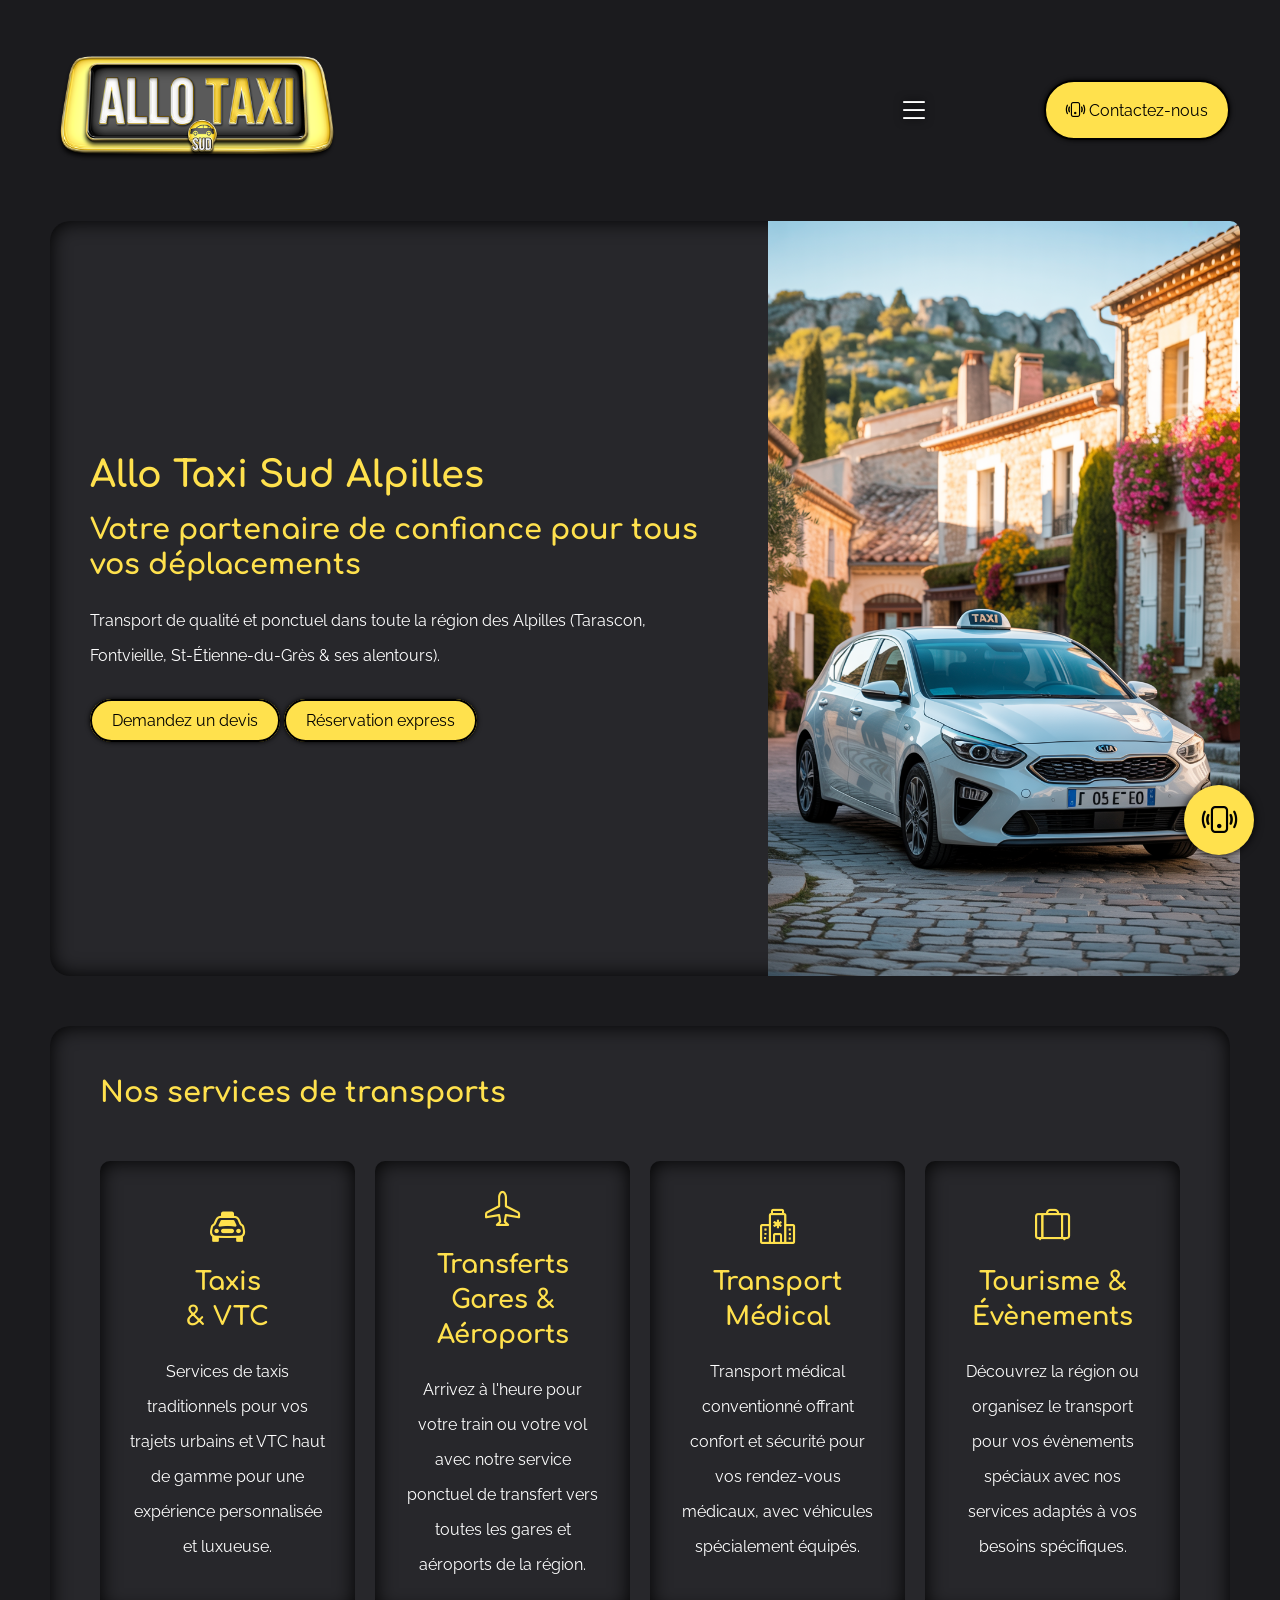
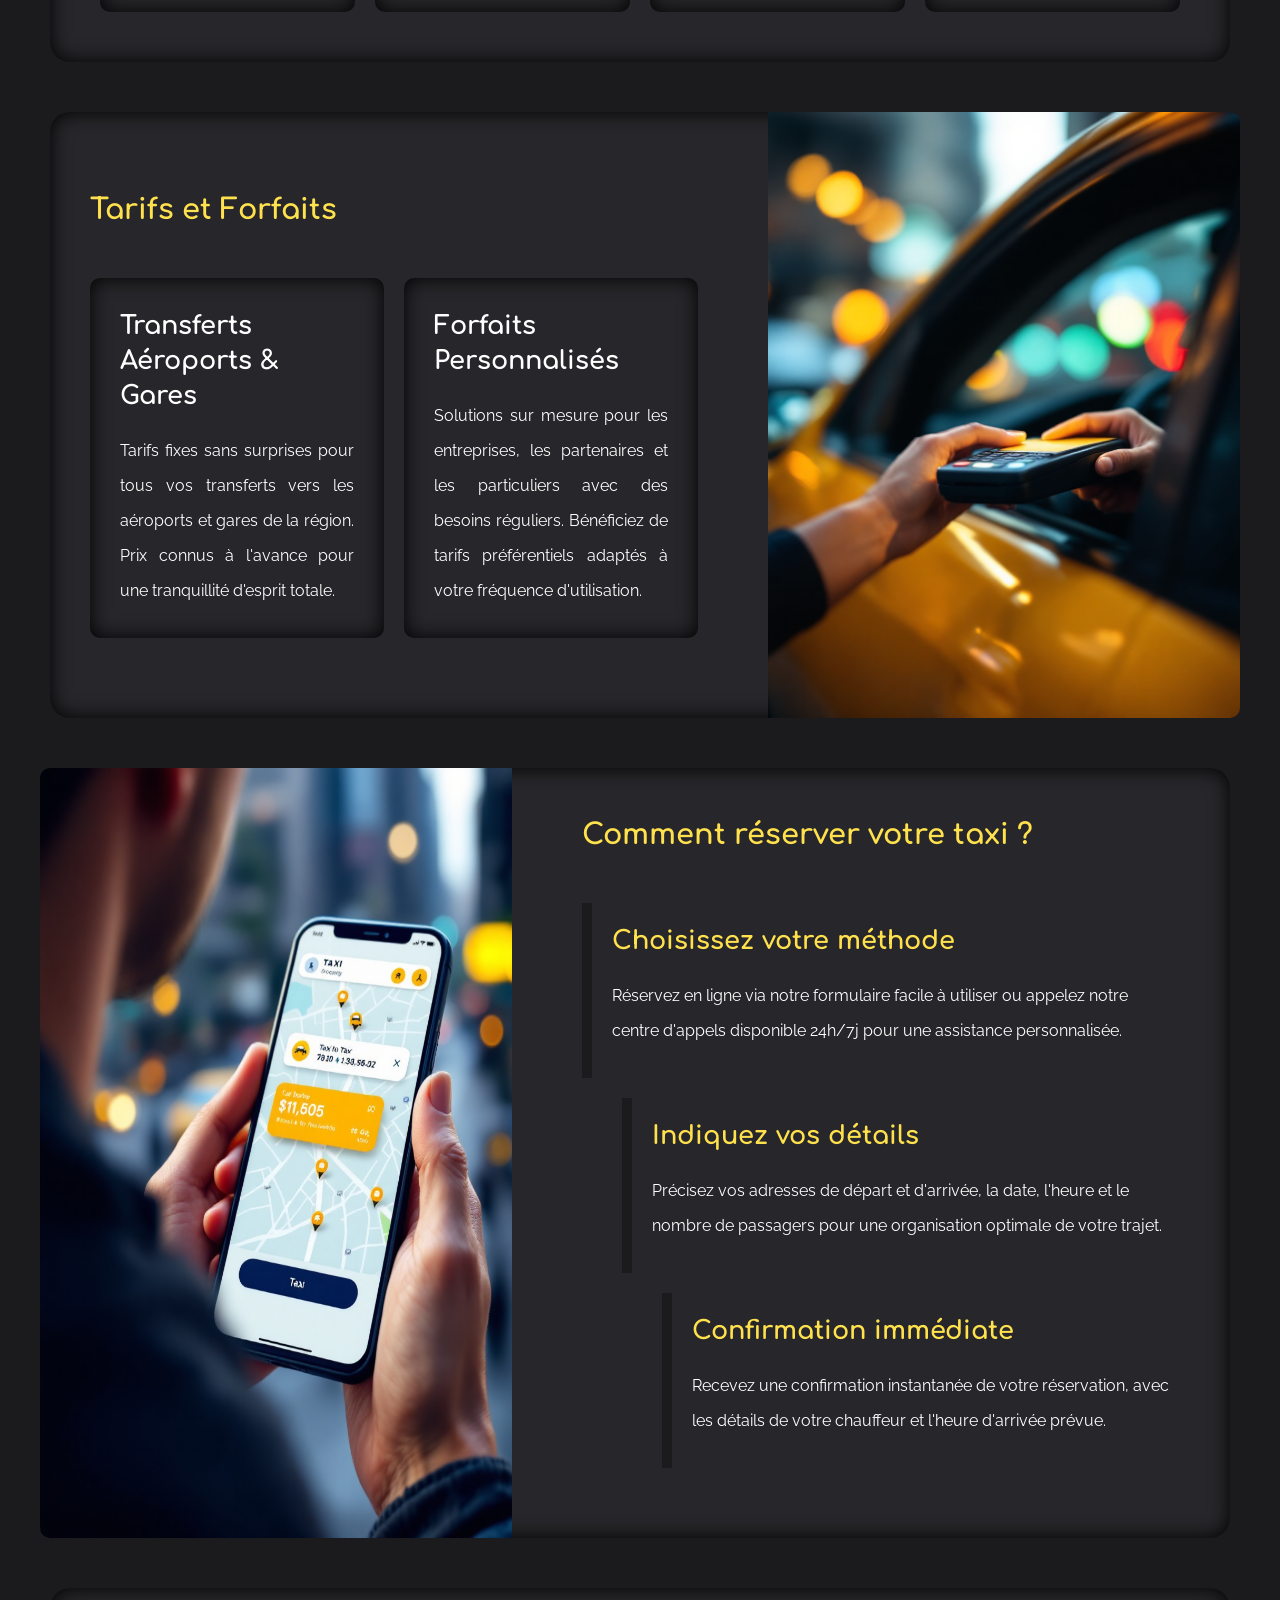
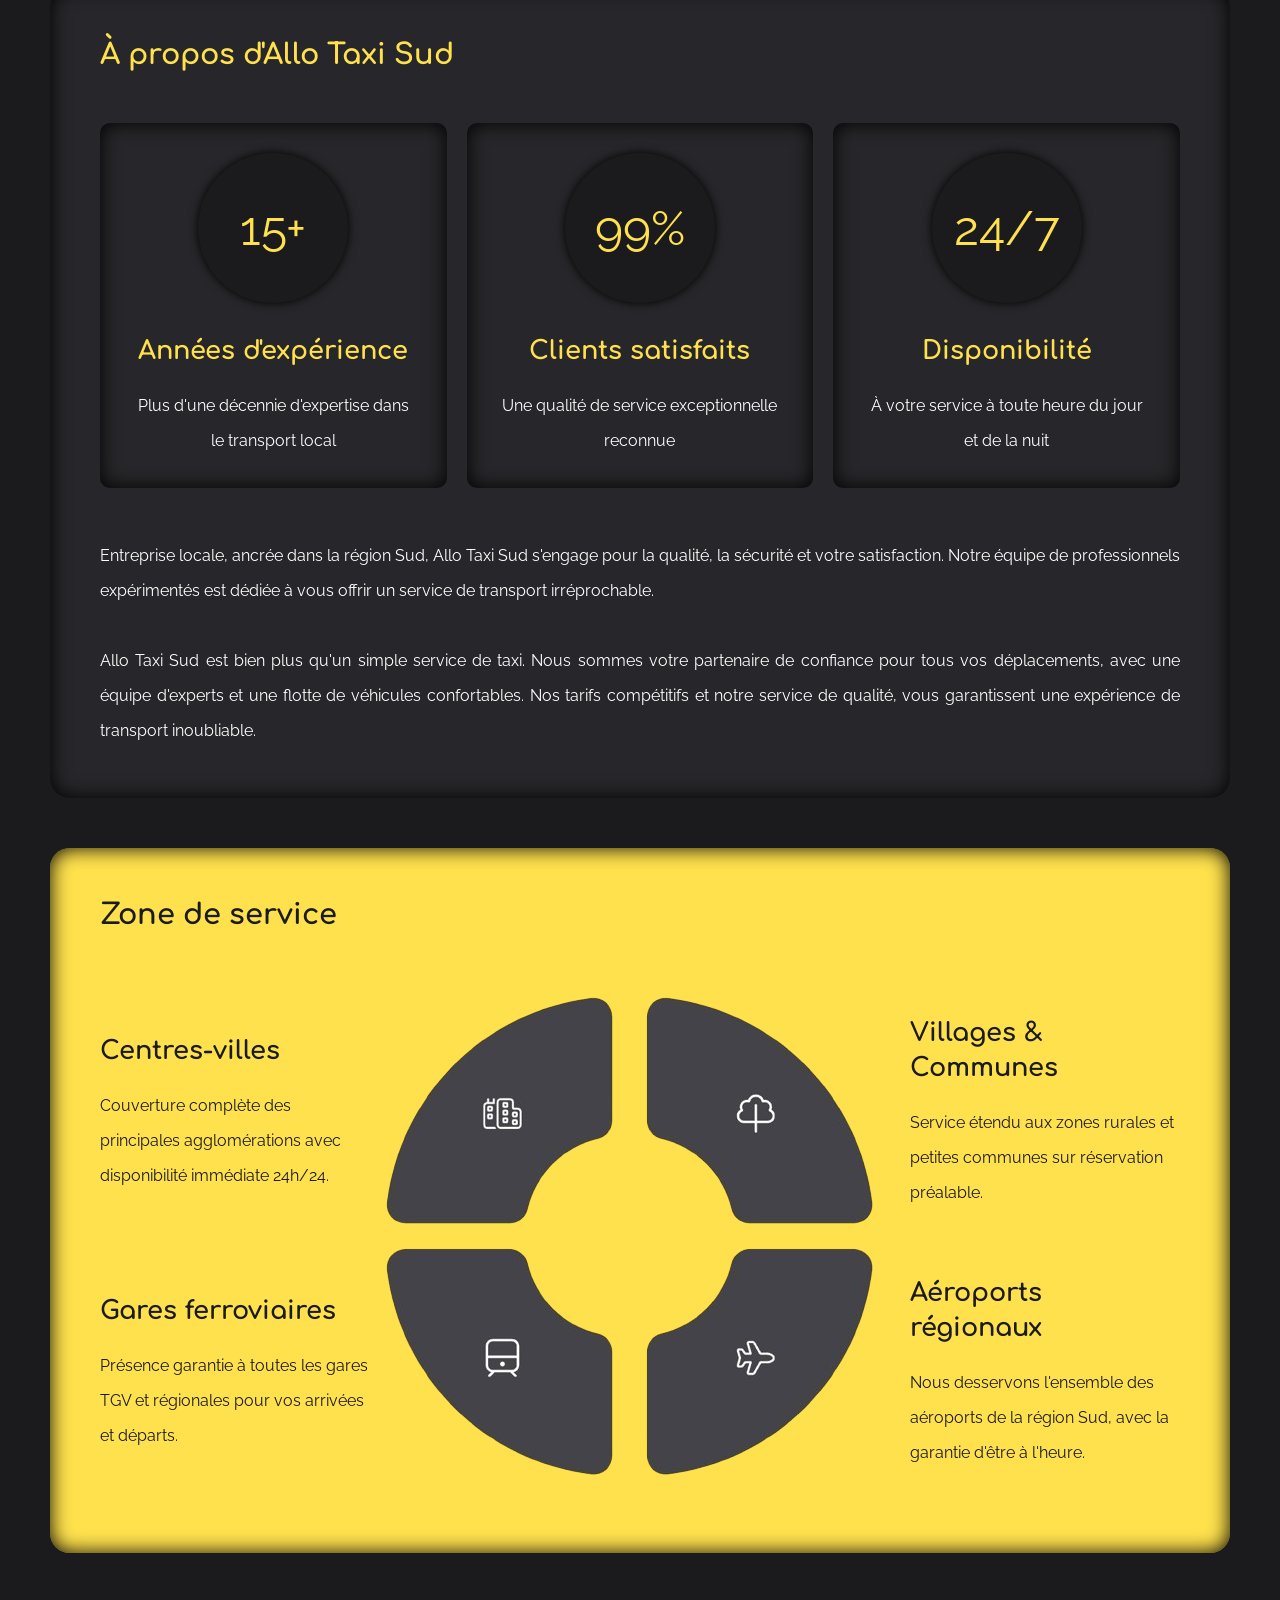
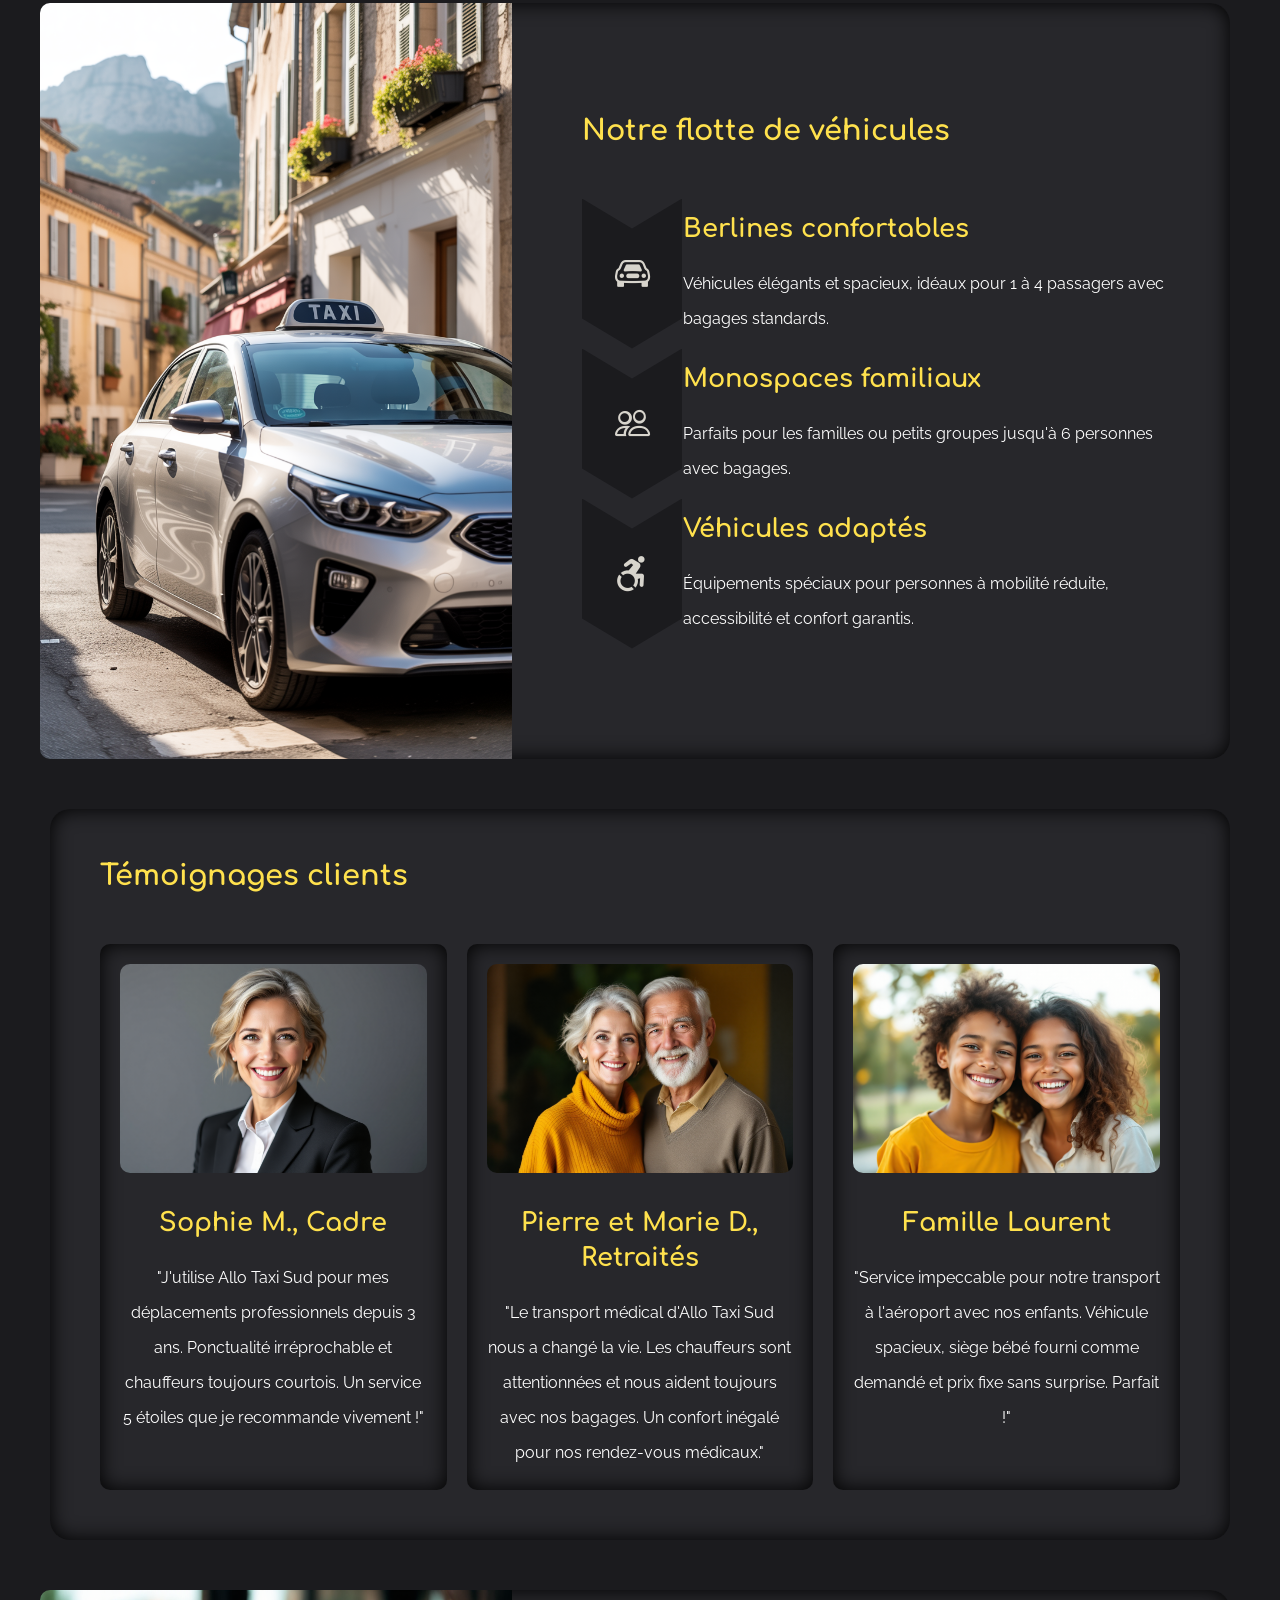
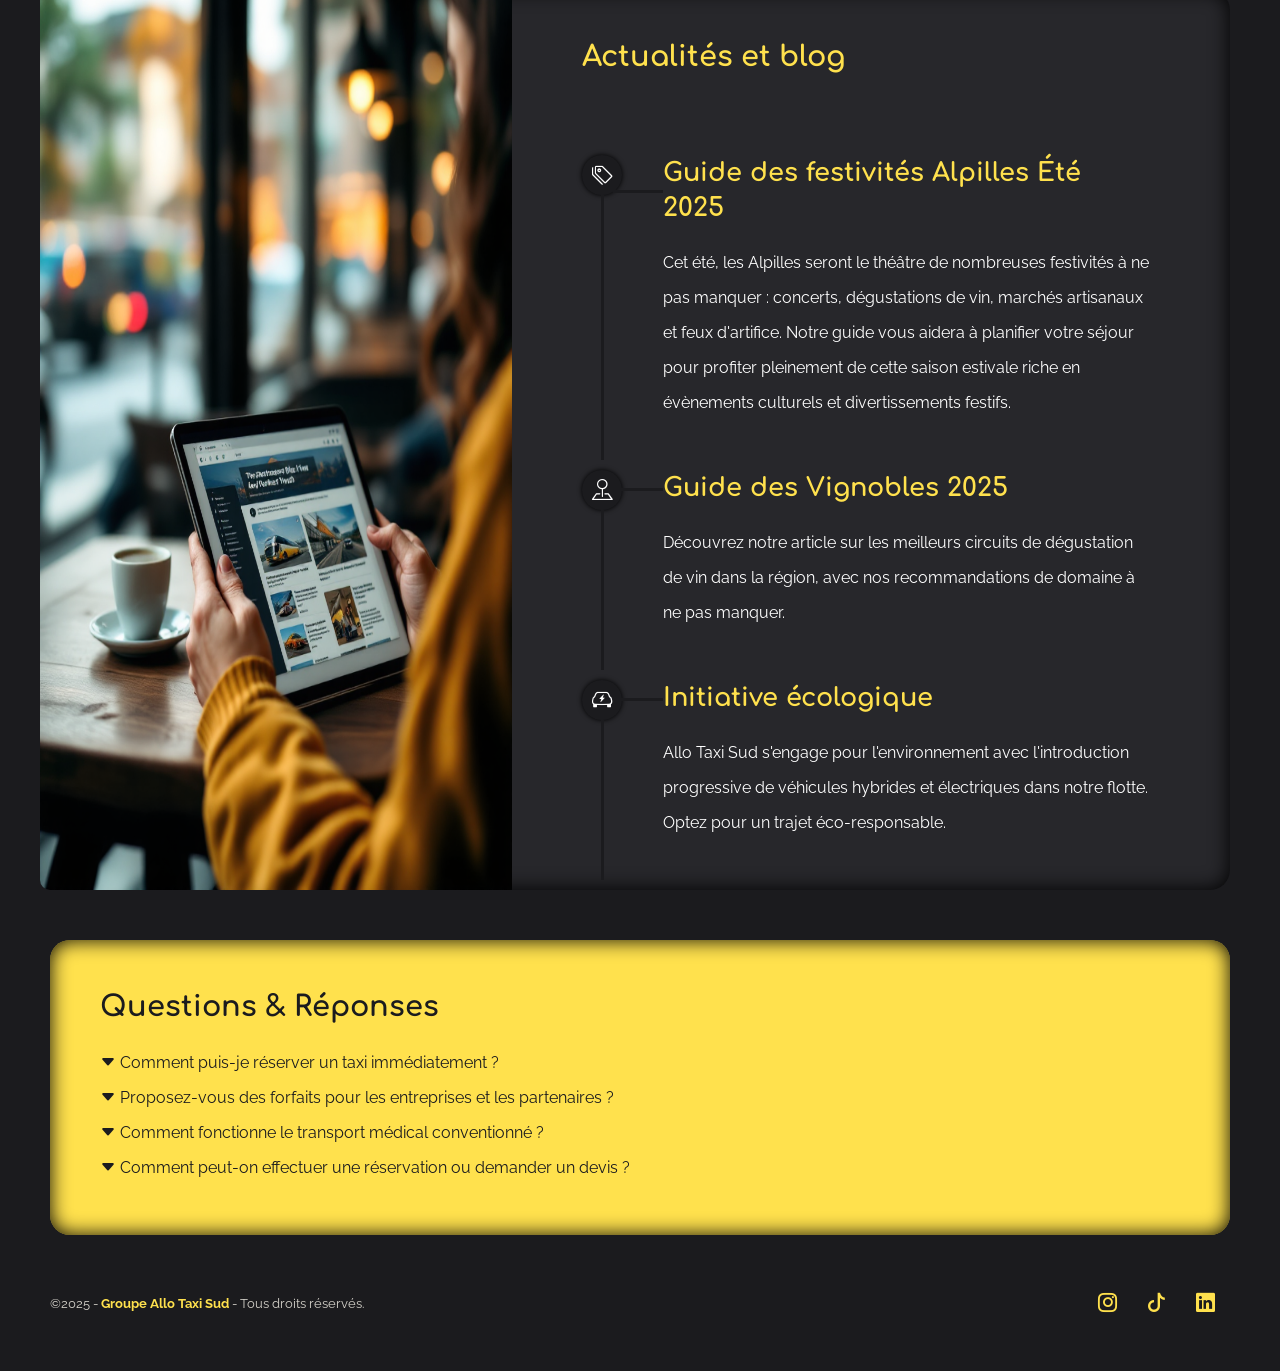
==== index.html @ 27129e54 "Modif styles, images, ajout pages" ====
<!DOCTYPE html>
<html lang="fr">
  <head>
    <meta charset="UTF-8" />
    <meta name="viewport" content="width=device-width, initial-scale=1.0" />

    <!-- Titre et description -->
    <title>
      Allo Taxi Sud Alpilles – Taxi 7j/7 dans les Alpilles & environs
    </title>
    <meta
      name="description"
      content="Allo Taxi Sud vous accompagne 7j/7 dans tous vos déplacements à Tarascon, Fontvieille, Saint-Étienne-du-Grès et dans les Alpilles. Taxis, transferts aéroports, gares, tourisme, évènements, transport médical." />
    <meta
      name="keywords"
      content="taxi Tarascon, taxi Fontvieille, taxi Saint-Étienne-du-Grès, taxi Alpilles, VTC Alpilles, transfert aéroport, taxi gare, transport médical, taxi tourisme, Allo Taxi Sud" />
    <meta name="author" content="Allo Taxi Sud" />
    <meta name="robots" content="index, follow" />
    <link rel="canonical" href="https://www.allo-taxi-sud-alpilles.com/" />
    <meta name="language" content="fr" />

    <!-- Favicon -->
    <link
      rel="shortcut icon"
      href="./assets/images/allo-taxi-favicon.png"
      type="image/png" />

    <!-- Open Graph (Facebook & LinkedIn) -->
    <meta
      property="og:title"
      content="Allo Taxi Sud Alpilles – Taxi 7j/7 Tarascon, Fontvieille, Saint-Étienne-du-Grès et les Alpilles" />
    <meta
      property="og:description"
      content="Transport de qualité 24h/24 et 7j/7 sur réservation dans les Alpilles : Taxis, transferts aéroports, gares, tourisme, évènements, transport médical." />
    <meta property="og:type" content="website" />
    <meta property="og:url" content="https://www.allo-taxi-sud-alpilles.com/" />
    <meta
      property="og:image"
      content="https://www.allo-taxi-sud-alpilles.com/assets/images/logo-allo-taxi.png" />
    <meta property="og:locale" content="fr_FR" />

    <!-- Twitter Card -->
    <meta name="twitter:card" content="summary_large_image" />
    <meta
      name="twitter:title"
      content="Allo Taxi Sud Alpilles – Votre taxi de confiance 7j/7" />
    <meta
      name="twitter:description"
      content="Besoin d’un taxi dans les Alpilles ? Contactez Allo Taxi Sud : service de transport fiable, ponctuel et confortable." />
    <meta
      name="twitter:image"
      content="https://www.allo-taxi-sud-alpilles.com/assets/images/logo-allo-taxi.png" />
    <meta name="twitter:site" content="@AlloTaxiSud" />

    <!-- PWA / Apple mobile settings -->
    <meta name="apple-mobile-web-app-title" content="Allo Taxi Sud" />
    <meta name="apple-mobile-web-app-capable" content="yes" />
    <meta name="theme-color" content="#1b1b1e" />

    <!-- Styles -->
    <link
      rel="stylesheet"
      href="https://cdn.jsdelivr.net/npm/bootstrap-icons@1.12.1/font/bootstrap-icons.min.css" />

    <link rel="stylesheet" href="./assets/styles/index.css" />
  </head>
  <body class="home">
    <header>
      <a href="./index.html">
        <div class="logo">
          <img
            src="./assets/images/logo-allo-taxi.png"
            loading="lazy"
            alt="Logo Allo Taxi Sud" />
        </div>
      </a>
      <div class="navigation">
        <div class="toggle-nav">
          <i id="opennav" class="bi bi-list"></i>
          <i id="closenav" class="bi bi-x-circle"></i>
        </div>
        <nav>
          <ul>
            <li>
              <a href="./index.html"><i class="bi bi-house"></i> </a>
            </li>
            <li><a href="#a-propos">Qui sommes-nous ?</a></li>
            <li><a href="#services"> Nos services </a></li>
            <li><a href="#nos-vehicules"> Nos véhicules </a></li>
            <li><a href="./demande-de-devis.html"> Demande de Devis </a></li>
          </ul>
        </nav>
      </div>
      <div class="button-header">
        <a class="button-link" href="tel:+33667319832"
          ><i class="bi bi-phone-vibrate"></i> Contactez-nous</a
        >
      </div>
    </header>
    <main role="main">
      <section class="card" id="hero">
        <div class="text">
          <h1>Allo Taxi Sud Alpilles</h1>
          <h2>Votre partenaire de confiance pour tous vos déplacements</h2>
          <p>
            Transport de qualité et ponctuel dans toute la région des Alpilles
            (Tarascon, Fontvieille, St-Étienne-du-Grès & ses alentours).
          </p>
          <a class="button-link" href="./demande-de-devis.html"
            >Demandez un devis</a
          >
          <a class="button-link" href="tel:+33667319832">Réservation express</a>
        </div>
        <img
          src="./assets/images/1.webp"
          loading="lazy"
          alt="Taxi de luxe dans les alpilles" />
      </section>

      <section class="card" id="services">
        <h2>Nos services de transports</h2>
        <div class="services-grid">
          <div class="service-item">
            <i class="bi bi-taxi-front"></i>
            <h3>Taxis <br />& VTC</h3>
            <p>
              Services de taxis traditionnels pour vos trajets urbains et VTC
              haut de gamme pour une expérience personnalisée et luxueuse.
            </p>
          </div>
          <div class="service-item">
            <i class="bi bi-airplane"></i>
            <h3>Transferts Gares & Aéroports</h3>
            <p>
              Arrivez à l'heure pour votre train ou votre vol avec notre service
              ponctuel de transfert vers toutes les gares et aéroports de la
              région.
            </p>
          </div>
          <div class="service-item">
            <i class="bi bi-hospital"></i>
            <h3>Transport Médical</h3>
            <p>
              Transport médical conventionné offrant confort et sécurité pour
              vos rendez-vous médicaux, avec véhicules spécialement équipés.
            </p>
          </div>
          <div class="service-item">
            <i class="bi bi-suitcase-lg"></i>
            <h3>Tourisme & Évènements</h3>
            <p>
              Découvrez la région ou organisez le transport pour vos évènements
              spéciaux avec nos services adaptés à vos besoins spécifiques.
            </p>
          </div>
        </div>
      </section>

      <section class="card" id="tarifs-et-forfaits">
        <div class="text">
          <h2>Tarifs et Forfaits</h2>
          <div class="grid-tarif">
            <div>
              <h3>Transferts Aéroports & Gares</h3>
              <p>
                Tarifs fixes sans surprises pour tous vos transferts vers les
                aéroports et gares de la région. Prix connus à l'avance pour une
                tranquillité d'esprit totale.
              </p>
            </div>
            <div>
              <h3>Forfaits Personnalisés</h3>
              <p>
                Solutions sur mesure pour les entreprises, les partenaires et
                les particuliers avec des besoins réguliers. Bénéficiez de
                tarifs préférentiels adaptés à votre fréquence d'utilisation.
              </p>
            </div>
          </div>
        </div>
        <img
          src="./assets/images/2.png"
          loading="lazy"
          alt="Paiement taxi par carte bancaire" />
      </section>

      <section class="card" id="reservation">
        <img
          src="./assets/images/3.png"
          loading="lazy"
          alt="Personne qui regarde la localisation du taxi sur son téléphone" />
        <div class="text">
          <h2>Comment réserver votre taxi ?</h2>
          <div class="grid-reservation">
            <div class="item-reservation">
              <h3>Choisissez votre méthode</h3>
              <p>
                Réservez en ligne via notre formulaire facile à utiliser ou
                appelez notre centre d'appels disponible 24h/7j pour une
                assistance personnalisée.
              </p>
            </div>
            <div class="item-reservation">
              <h3>Indiquez vos détails</h3>
              <p>
                Précisez vos adresses de départ et d'arrivée, la date, l'heure
                et le nombre de passagers pour une organisation optimale de
                votre trajet.
              </p>
            </div>
            <div class="item-reservation">
              <h3>Confirmation immédiate</h3>
              <p>
                Recevez une confirmation instantanée de votre réservation, avec
                les détails de votre chauffeur et l'heure d'arrivée prévue.
              </p>
            </div>
          </div>
        </div>
      </section>

      <section class="card" id="a-propos">
        <h2>À propos d'Allo Taxi Sud</h2>
        <div class="grid-a-propos">
          <div class="item-text">
            <span>15+</span>
            <h3>Années d'expérience</h3>
            <p>Plus d'une décennie d'expertise dans le transport local</p>
          </div>
          <div class="item-text">
            <span>99%</span>
            <h3>Clients satisfaits</h3>
            <p>Une qualité de service exceptionnelle reconnue</p>
          </div>
          <div class="item-text">
            <span>24/7</span>
            <h3>Disponibilité</h3>
            <p>À votre service à toute heure du jour et de la nuit</p>
          </div>
        </div>
        <div class="text">
          <p>
            Entreprise locale, ancrée dans la région Sud, Allo Taxi Sud s'engage
            pour la qualité, la sécurité et votre satisfaction. Notre équipe de
            professionnels expérimentés est dédiée à vous offrir un service de
            transport irréprochable.
            <br /><br />
            Allo Taxi Sud est bien plus qu'un simple service de taxi. Nous
            sommes votre partenaire de confiance pour tous vos déplacements,
            avec une équipe d'experts et une flotte de véhicules confortables.
            Nos tarifs compétitifs et notre service de qualité, vous
            garantissent une expérience de transport inoubliable.
          </p>
        </div>
      </section>

      <section class="card-yellow" id="zones">
        <h2>Zone de service</h2>
        <div class="grid-zone">
          <div class="zone-item right-item">
            <div>
              <h3>Centres-villes</h3>
              <p>
                Couverture complète des principales agglomérations avec
                disponibilité immédiate 24h/24.
              </p>
            </div>
            <div>
              <img
                src="./assets/images/zone1.png"
                loading="lazy"
                alt="Une icône de bâtiment" />
            </div>
          </div>
          <div class="zone-item left-item">
            <div>
              <img
                src="./assets/images/zone2.png"
                loading="lazy"
                alt="Une icône d'arbre" />
            </div>
            <div>
              <h3>Villages & Communes</h3>
              <p>
                Service étendu aux zones rurales et petites communes sur
                réservation préalable.
              </p>
            </div>
          </div>
          <div class="zone-item right-item">
            <div>
              <h3>Gares ferroviaires</h3>
              <p>
                Présence garantie à toutes les gares TGV et régionales pour vos
                arrivées et départs.
              </p>
            </div>
            <div>
              <img
                src="./assets/images/zone3.png"
                loading="lazy"
                alt="Une icône de train" />
            </div>
          </div>
          <div class="zone-item left-item">
            <div>
              <img
                src="./assets/images/zone4.png"
                loading="lazy"
                alt="Une icône d'avion" />
            </div>
            <div>
              <h3>Aéroports régionaux</h3>
              <p>
                Nous desservons l'ensemble des aéroports de la région Sud, avec
                la garantie d'être à l'heure.
              </p>
            </div>
          </div>
        </div>
      </section>
      <section class="card" id="nos-vehicules">
        <img
          src="./assets/images/4.webp"
          loading="lazy"
          alt="Un taxi sur la route" />
        <div id="grid-auto">
          <h2>Notre flotte de véhicules</h2>

          <div>
            <div id="item-auto">
              <div class="ico-auto">
                <i class="bi bi-car-front"></i>
              </div>
              <div>
                <h3>Berlines confortables</h3>
                <p>
                  Véhicules élégants et spacieux, idéaux pour 1 à 4 passagers
                  avec bagages standards.
                </p>
              </div>
            </div>
            <div id="item-auto">
              <div class="ico-auto">
                <i class="bi bi-people"></i>
              </div>
              <div>
                <h3>Monospaces familiaux</h3>
                <p>
                  Parfaits pour les familles ou petits groupes jusqu'à 6
                  personnes avec bagages.
                </p>
              </div>
            </div>
            <div id="item-auto">
              <div class="ico-auto">
                <i class="bi bi-person-wheelchair"></i>
              </div>
              <div>
                <h3>Véhicules adaptés</h3>
                <p>
                  Équipements spéciaux pour personnes à mobilité réduite,
                  accessibilité et confort garantis.
                </p>
              </div>
            </div>
          </div>
        </div>
      </section>
      <section class="card" id="temoignages">
        <h2>Témoignages clients</h2>
        <div class="clients-grid">
          <div class="client-item">
            <img
              src="./assets/images/testimonial1.png"
              loading="lazy"
              alt="Une cadre" />
            <h3>Sophie M., Cadre</h3>
            <p>
              "J'utilise Allo Taxi Sud pour mes déplacements professionnels
              depuis 3 ans. Ponctualité irréprochable et chauffeurs toujours
              courtois. Un service 5 étoiles que je recommande vivement !"
            </p>
          </div>
          <div class="client-item">
            <img
              src="./assets/images/testimonial2.png"
              loading="lazy"
              alt="Des retraités" />
            <h3>Pierre et Marie D., Retraités</h3>
            <p>
              "Le transport médical d'Allo Taxi Sud nous a changé la vie. Les
              chauffeurs sont attentionnées et nous aident toujours avec nos
              bagages. Un confort inégalé pour nos rendez-vous médicaux."
            </p>
          </div>
          <div class="client-item">
            <img
              src="./assets/images/testimonial3.png"
              loading="lazy"
              alt="La famille Laurent" />
            <h3>Famille Laurent</h3>
            <p>
              "Service impeccable pour notre transport à l'aéroport avec nos
              enfants. Véhicule spacieux, siège bébé fourni comme demandé et
              prix fixe sans surprise. Parfait !"
            </p>
          </div>
        </div>
      </section>
      <section class="card" id="actualites-et-blog">
        <img
          src="./assets/images/5.png"
          loading="lazy"
          alt="Une personne assise dans un café qui regarde sa tablette sur laquelle on peut voir des trajets de bus." />
        <div class="text-actus">
          <h2>Actualités et blog</h2>
          <a href="./actualites-blog/guide-des-festivites-alpilles-2025.html">
            <div class="actu-item">
              <i class="bi bi-tags"></i>
              <div>
                <h3>Guide des festivités Alpilles Été 2025</h3>
                <p>
                  Cet été, les Alpilles seront le théâtre de nombreuses
                  festivités à ne pas manquer : concerts, dégustations de vin,
                  marchés artisanaux et feux d'artifice. Notre guide vous aidera
                  à planifier votre séjour pour profiter pleinement de cette
                  saison estivale riche en évènements culturels et
                  divertissements festifs.
                </p>
              </div>
            </div>
          </a>
          <!-- <a href="./actualites-blog/nouveaux-partenariats-2025.html">
            <div class="actu-item">
              <i class="bi bi-person-hearts"></i>
              <div>
                <h3>Nouveaux partenariats</h3>
                <p>
                  Allo Taxi Sud S'associe avec les hôtels locaux pour offrir des
                  tarifs préférentiels aux touristes. Demandez plus
                  d'informations à la réception de votre hôtel partenaire.
                </p>
              </div>
            </div>
          </a> -->
          <a href="./actualites-blog/guide-des-vignobles-2025.html">
            <div class="actu-item">
              <i class="bi bi-pin-map"></i>
              <div>
                <h3>Guide des Vignobles 2025</h3>
                <p>
                  Découvrez notre article sur les meilleurs circuits de
                  dégustation de vin dans la région, avec nos recommandations de
                  domaine à ne pas manquer.
                </p>
              </div>
            </div>
          </a>
          <a href="./actualites-blog/initiative-ecologique.html">
            <div class="actu-item">
              <i class="bi bi-ev-front"></i>
              <div>
                <h3>Initiative écologique</h3>
                <p>
                  Allo Taxi Sud s'engage pour l'environnement avec
                  l'introduction progressive de véhicules hybrides et
                  électriques dans notre flotte. Optez pour un trajet
                  éco-responsable.
                </p>
              </div>
            </div>
          </a>
        </div>
      </section>
      <section class="card-yellow" id="faq">
        <h2>Questions & Réponses</h2>
        <div class="questions-container">
          <div class="question-item">
            <p class="question">
              <i class="bi bi-caret-down-fill"></i>
              Comment puis-je réserver un taxi immédiatement ?
            </p>
            <div class="reponse">
              <p>
                Pour une réservation express, avec prise en charge immédiate
                7/7j, vous pouvez nous contacter par téléphone :
              </p>
              <ul>
                <li>
                  <a href="tel:0667319832">Allo Taxi Sud : 06.67.31.98.32</a>
                </li>
                <li>
                  <a href="tel:0667319832"
                    >Allo Taxi Sud Alpilles : 06.67.31.98.32</a
                  >
                </li>
                <li>
                  <a href="tel:0617432959"
                    >Allo Taxi Fontvieille : 06.17.43.29.59
                  </a>
                </li>
                <li>
                  <a href="tel:0609958676"
                    >Allo Taxi Tarascon : 06.09.95.86.76</a
                  >
                </li>
                <li>
                  <a href="tel:0610892802"
                    >Allo Taxi Saint-Étienne-du-Grès : 06.10.89.28.02
                  </a>
                </li>
              </ul>
            </div>

            <div class="question-item">
              <p class="question">
                <i class="bi bi-caret-down-fill"></i>
                Proposez-vous des forfaits pour les entreprises et les
                partenaires ?
              </p>
              <div class="reponse">
                <p>
                  Absolument ! Nous offrons des solutions personnalisées pour
                  les entreprises et les partenaires Allo Taxi Sud avec tarifs
                  préférentiels. Contactez notre service pour une solution
                  adaptée à vos besoins.
                </p>
              </div>
            </div>

            <div class="question-item">
              <p class="question">
                <i class="bi bi-caret-down-fill"></i>
                Comment fonctionne le transport médical conventionné ?
              </p>
              <div class="reponse">
                <p>
                  Notre service de transport médical conventionné est agréé par
                  la sécurité sociale. Sur prescription médicale, vos frais
                  peuvent être prise en charge. Nos véhicules sont spécialement
                  équipés pour votre confort. N'hésitez pas à vous renseigner.
                </p>
              </div>
            </div>

            <div class="question-item">
              <p class="question">
                <i class="bi bi-caret-down-fill"></i>
                Comment peut-on effectuer une réservation ou demander un devis ?
              </p>
              <div class="reponse">
                <p>
                  Pour effectuer une réservation ou demander un devis, vous
                  pouvez nous contacter par e-mail à
                  <a href="mailto:contact@allo–taxi–sud–alpilles.com"
                    >contact@allo–taxi–sud–alpilles.com</a
                  >, via le formulaire de contact ci-dessous ou par téléphone au
                  :
                </p>
                <ul>
                  <li>
                    <a href="tel:0667319832">Allo Taxi Sud : 06.67.31.98.32</a>
                  </li>
                  <li>
                    <a href="tel:0667319832"
                      >Allo Taxi Sud Alpilles : 06.67.31.98.32</a
                    >
                  </li>
                  <li>
                    <a href="tel:0617432959"
                      >Allo Taxi Fontvieille : 06.17.43.29.59
                    </a>
                  </li>
                  <li>
                    <a href="tel:0609958676"
                      >Allo Taxi Tarascon : 06.09.95.86.76</a
                    >
                  </li>
                  <li>
                    <a href="tel:0610892802"
                      >Allo Taxi Saint-Étienne-du-Grès : 06.10.89.28.02
                    </a>
                  </li>
                </ul>
              </div>
            </div>
          </div>
        </div>
      </section>
    </main>
    <footer>
      <div class="copyright">
        <p>
          ©2025 - <a href="./index.html">Groupe Allo Taxi Sud</a> - Tous droits
          réservés.
        </p>
      </div>
      <div class="link-social">
        <ul>
          <!-- <li>
            <a href="https://www.facebook.com/allotaxisud"
              ><i class="bi bi-facebook"></i>
            </a>
          </li> -->
          <li>
            <a href="https://www.instagram.com/allotaxisud"
              ><i class="bi bi-instagram"></i>
            </a>
          </li>
          <li>
            <a href="https://www.tiktok.com/@allo_taxi_sud"
              ><i class="bi bi-tiktok"></i
            ></a>
          </li>
          <li>
            <a href="https://www.linkedin.com/in/allo-taxi-sud-80b5ba364/"
              ><i class="bi bi-linkedin"></i
            ></a>
          </li>
        </ul>
      </div>
    </footer>
    <div class="button-call">
      <a href="tel:0667319832"><i class="bi bi-phone-vibrate"></i></a>
    </div>

    <script src="./assets/js/index.js"></script>
  </body>
</html>
---- assets/styles/index.css ----
@font-face {
  font-family: "comfortaa";
  src: url(../fonts/comfortaa.ttf);
}
@font-face {
  font-family: "raleway";
  src: url(../fonts/raleway.ttf);
}
* {
  margin: 0;
  padding: 0;
  box-sizing: border-box;
  font-family: "raleway", "Trebuchet MS", "Lucida Sans Unicode", "Lucida Grande", "Lucida Sans", Arial, sans-serif;
  line-height: 35px;
}

body {
  background: #1b1b1e;
  color: #d7d4cc;
  position: relative;
}

h1,
h2,
h3,
h4,
h5,
h6 {
  font-family: "comfortaa", "Trebuchet MS", "Lucida Sans Unicode", "Lucida Grande", "Lucida Sans", Arial, sans-serif;
  margin-bottom: 20px;
}

h1 {
  font-size: 2.3rem;
}

h2 {
  font-size: 1.8rem;
  padding-bottom: 30px;
}

h3 {
  font-size: 1.6rem;
}

h4 {
  font-size: 1.4rem;
}

h5 {
  font-size: 1.2rem;
}

h6 {
  font-size: 1rem;
}

p,
a,
button {
  font-size: 1rem;
}

a,
button {
  cursor: pointer;
}

a {
  text-decoration: none;
}

header {
  padding: 50px 50px 0;
  display: grid;
  grid-template-columns: 1fr 5fr 1fr;
  gap: 10px;
  align-items: center;
}
header i {
  font-size: 1.2rem;
  font-weight: bold;
}
@media screen and (max-width: 1300px) {
  header {
    grid-template-columns: 1fr 2fr 1fr;
  }
}
@media screen and (max-width: 900px) {
  header {
    grid-template-columns: 2fr 1fr 3fr;
  }
}
header .logo {
  display: flex;
  justify-content: center;
  align-items: center;
}
header .logo img {
  width: 100%;
  transition: 0.2s ease;
}
header .logo img:hover {
  transform: scale(1.1);
  filter: drop-shadow(0 0 5px #fff);
}
header .navigation {
  display: flex;
  justify-content: end;
  align-items: center;
}
header .navigation .toggle-nav {
  display: none;
}
@media screen and (max-width: 1300px) {
  header .navigation .toggle-nav {
    display: flex;
    justify-content: end;
    text-align: left;
    position: absolute;
  }
}
header .navigation .toggle-nav i {
  font-size: 2rem;
  color: #fff;
  text-shadow: 0 0 10px #000;
}
header .navigation .toggle-nav #closenav {
  display: none;
}
@media screen and (max-width: 1300px) {
  header .navigation nav {
    display: none;
    width: 100%;
  }
}
header .navigation nav ul {
  display: flex;
  justify-content: center;
  align-items: center;
}
@media screen and (max-width: 1300px) {
  header .navigation nav ul {
    flex-direction: column;
    justify-content: center;
    align-items: center;
    top: 50px;
    background: #ffe14d;
  }
}
header .navigation nav ul li {
  list-style: none;
}
header .navigation nav ul li a {
  color: #fff;
  padding: 10px 20px;
  border-radius: 50px;
  transition: 0.2s ease;
  border: 2px solid transparent;
}
header .navigation nav ul li a:hover {
  border: 2px solid #000;
  background: #ffe14d;
  color: #000;
  transition: 0.2s ease;
  box-shadow: inset 0 0 5px #000;
}
header .button-header {
  display: flex;
  justify-content: end;
  align-items: center;
}
header .button-header button {
  display: flex;
  justify-content: center;
  align-items: center;
}
header .button-header button a {
  padding: 5px 20px;
}

footer {
  width: 100%;
  padding: 0 50px 50px;
  display: flex;
  justify-content: space-between;
  align-items: center;
}
@media screen and (max-width: 600px) {
  footer {
    display: block;
    text-align: center;
  }
}
footer p {
  font-size: 0.8rem;
}
@media screen and (max-width: 600px) {
  footer p {
    padding-bottom: 30px;
  }
}
footer p a {
  font-size: 0.8rem;
  color: #ffe14d;
  font-weight: bold;
  transition: 0.2s ease;
}
footer p a:hover {
  color: #fff;
}
footer ul {
  display: flex;
  justify-content: center;
  align-items: center;
}
footer ul li {
  list-style: none;
  padding: 0 5px;
}
footer ul li a {
  padding: 10px;
  color: #ffe14d;
  font-size: 1.2rem;
  border-radius: 10px;
  transition: 0.2s ease;
}
footer ul li a:hover {
  background: #ffe14d;
  color: #000;
  box-shadow: inset 0 0 5px #000;
}

.card,
.card-yellow {
  justify-content: center;
  align-items: center;
  margin: 50px;
  padding: 50px;
  border-radius: 20px;
  box-shadow: inset 0 0 20px #000;
}

.card {
  background: #27272b;
}
.card h1,
.card h2,
.card h3,
.card h4,
.card h5,
.card h6 {
  color: #ffe14d;
}
.card p,
.card a {
  color: #fff;
}

.card-yellow {
  background: #ffe14d;
}
.card-yellow h1,
.card-yellow h2,
.card-yellow h3,
.card-yellow h4,
.card-yellow h5,
.card-yellow h6 {
  color: #1b1b1e;
}
.card-yellow p,
.card-yellow a {
  color: #1b1b1e;
}

.cta {
  text-align: center;
}
.cta p {
  margin-bottom: 50px;
}

.button-simple {
  padding: 10px 20px;
  border: 2px solid #000;
  border-radius: 50px;
  background: #ffe14d;
  box-shadow: 0 0 5px #000;
  color: #000;
  transition: 0.2s ease;
}
.button-simple:hover {
  box-shadow: inset 0 0 5px #000;
}

.button-link {
  padding: 10px 20px;
  border: 2px solid #000;
  border-radius: 50px;
  box-shadow: 0 0 5px #000;
  background: #ffe14d;
  color: #000 !important;
  transition: 0.2s ease;
}
.button-link:hover {
  box-shadow: inset 0 0 5px #000;
}

.button-call {
  display: flex;
  justify-content: center;
  align-items: center;
  width: 70px;
  height: 70px;
  position: fixed;
  bottom: 5%;
  right: 2%;
  background: #ffe14d;
  box-shadow: 0 0 10px #000;
  color: #000;
  border-radius: 50%;
  transition: 0.2s ease;
}
.button-call a {
  display: flex;
  justify-content: center;
  align-items: center;
}
.button-call a i {
  font-size: 2.2rem;
  color: black;
}
.button-call:hover {
  box-shadow: inset 0 0 10px #000;
}

.title-page {
  width: 80%;
  margin: 50px auto;
  display: flex;
  justify-content: center;
  align-items: center;
  color: #ffe14d;
}

.intro {
  width: 80%;
  margin: 0 auto 50px;
  display: flex;
  justify-content: center;
  align-items: center;
  flex-direction: column;
  text-align: center;
}

.home #hero,
.home #tarifs-et-forfaits,
.home #reservation,
.home #nos-vehicules,
.home #actualites-et-blog {
  display: grid;
  grid-template-columns: 60% 40%;
  gap: 20px;
  padding: 0 !important;
}
.home #hero .text,
.home #tarifs-et-forfaits .text,
.home #reservation .text,
.home #nos-vehicules .text,
.home #actualites-et-blog .text {
  padding: 50px;
}
.home #hero .text p,
.home #tarifs-et-forfaits .text p,
.home #reservation .text p,
.home #nos-vehicules .text p,
.home #actualites-et-blog .text p {
  padding-bottom: 30px;
}
.home #hero img,
.home #tarifs-et-forfaits img,
.home #reservation img,
.home #nos-vehicules img,
.home #actualites-et-blog img {
  width: 100%;
  height: 100%;
  border-radius: 0 10px 10px 0;
}
.home #hero h2 {
  padding-bottom: 0;
}
.home #services .services-grid {
  display: grid;
  grid-template-columns: repeat(4, 1fr);
  gap: 20px;
}
.home #services .services-grid .service-item {
  display: flex;
  flex-direction: column;
  justify-content: center;
  align-items: center;
  padding: 30px;
  border-radius: 10px;
  box-shadow: inset 0 0 20px #000;
  text-align: center;
}
.home #services .services-grid .service-item i {
  padding-bottom: 20px;
  color: #ffe14d;
  font-size: 2.2rem;
}
.home #tarifs-et-forfaits .grid-tarif {
  display: grid;
  grid-template-columns: repeat(2, 1fr);
  gap: 20px;
}
.home #tarifs-et-forfaits .grid-tarif div {
  display: flex;
  flex-direction: column;
  justify-content: center;
  align-items: center;
  padding: 30px;
  border-radius: 10px;
  box-shadow: inset 0 0 20px #000;
  text-align: left;
}
.home #tarifs-et-forfaits .grid-tarif div h3 {
  color: #fff;
}
.home #tarifs-et-forfaits .grid-tarif div p {
  padding-bottom: 0;
  text-align: justify;
}
.home #reservation {
  grid-template-columns: 40% 60% !important;
}
.home #reservation img {
  border-radius: 10px 0 0 10px;
}
.home #reservation .grid-reservation div {
  padding: 20px 20px 0;
  margin: 20px 0;
  border-left: 10px solid #1b1b1e;
  border-radius: 0;
}
.home #reservation .grid-reservation div:nth-child(2) {
  margin-left: 40px;
}
.home #reservation .grid-reservation div:nth-child(3) {
  margin-left: 80px;
}
.home #a-propos .grid-a-propos {
  display: grid;
  grid-template-columns: repeat(3, 1fr);
  gap: 20px;
}
.home #a-propos .grid-a-propos .item-text {
  display: flex;
  flex-direction: column;
  justify-content: center;
  align-items: center;
  padding: 30px;
  border-radius: 10px;
  box-shadow: inset 0 0 20px #000;
  text-align: center;
}
.home #a-propos .grid-a-propos .item-text span {
  padding: 30px;
  margin-bottom: 30px;
  border-radius: 50%;
  background: #1b1b1e;
  width: 150px;
  height: 150px;
  display: flex;
  justify-content: center;
  align-items: center;
  color: #ffe14d;
  font-size: 3rem;
  box-shadow: 0 0 10px #000;
}
.home #a-propos .text p {
  margin-top: 50px;
  text-align: justify;
}
.home #zones .grid-zone {
  display: grid;
  grid-template-columns: repeat(2, 1fr);
}
.home #zones .grid-zone .zone-item {
  display: grid;
  grid-template-columns: repeat(2, 1fr);
  justify-content: center;
  align-items: center;
}
.home #nos-vehicules {
  grid-template-columns: 40% 60%;
  padding: 0 !important;
}
.home #nos-vehicules img {
  border-radius: 10px 0 0 10px;
}
.home #nos-vehicules #grid-auto {
  padding: 50px;
}
.home #nos-vehicules #grid-auto #item-auto {
  display: grid;
  grid-template-columns: 1fr 5fr;
  justify-content: center;
  align-items: center;
}
.home #nos-vehicules #grid-auto #item-auto .ico-auto {
  width: 100px;
  height: 150px;
  display: flex;
  justify-content: center;
  align-items: center;
  -webkit-clip-path: polygon(50% 20%, 100% 0, 100% 80%, 50% 100%, 0 80%, 0 0);
          clip-path: polygon(50% 20%, 100% 0, 100% 80%, 50% 100%, 0 80%, 0 0);
  background: #1b1b1e;
}
.home #nos-vehicules #grid-auto #item-auto .ico-auto i {
  font-size: 2.2rem;
}
.home #temoignages .clients-grid {
  display: grid;
  grid-template-columns: repeat(3, 1fr);
  gap: 20px;
}
.home #temoignages .clients-grid .client-item {
  box-shadow: inset 0 0 20px #000;
  padding: 20px;
  border-radius: 10px;
}
.home #temoignages .clients-grid .client-item img {
  width: 100%;
  border-radius: 10px;
  margin-bottom: 20px;
}
.home #temoignages .clients-grid .client-item h3,
.home #temoignages .clients-grid .client-item p {
  text-align: center;
}
.home #actualites-et-blog {
  grid-template-columns: 40% 60%;
  padding: 0 !important;
}
.home #actualites-et-blog img {
  border-radius: 10px 0 0 10px;
}
.home #actualites-et-blog .text-actus {
  padding: 50px;
}
.home #actualites-et-blog .text-actus .actu-item {
  display: grid;
  grid-template-columns: 10% 80%;
  gap: 20px;
  margin-top: 50px;
  position: relative;
}
.home #actualites-et-blog .text-actus .actu-item i {
  background: #1b1b1e;
  width: 40px;
  height: 40px;
  display: flex;
  justify-content: center;
  align-items: center;
  border-radius: 50%;
  font-size: 1.3rem;
  box-shadow: 0 0 5px #000;
}
.home #actualites-et-blog .text-actus .actu-item i:after {
  content: "";
  top: 40px;
  height: 100%;
  position: absolute;
  border-left: 3px solid #1b1b1e;
}
.home #actualites-et-blog .text-actus .actu-item h3 {
  position: relative;
}
.home #actualites-et-blog .text-actus .actu-item h3:after {
  content: "";
  top: 50%;
  left: -50px;
  width: 50px;
  height: 100%;
  position: absolute;
  border-top: 3px solid #1b1b1e;
}
.home #faq h2 {
  padding: 0 !important;
}
.home #faq .question {
  cursor: pointer;
  transition: 0.2s ease;
}
.home #faq .question:hover {
  font-weight: bold;
}
.home #faq .reponse {
  display: none;
  padding-left: 20px;
  border-left: 1px solid #fff;
  padding-bottom: 20px;
}
.home #faq .reponse p {
  color: #27272b;
}
.home #faq .reponse ul li {
  list-style-position: inside;
  color: #27272b;
}
.home #faq .reponse a {
  font-weight: bold;
}

#demande-de-devis #demande-grid {
  display: grid;
  grid-template-columns: 70% 30%;
  margin: 50px;
  gap: 20px;
}
#demande-de-devis #demande-grid section {
  margin: 0 !important;
}
#demande-de-devis form {
  padding: 0 50px 20px;
  border-radius: 10px;
}
#demande-de-devis form .form-step {
  display: none;
}
#demande-de-devis form .form-step.active {
  display: block;
}
#demande-de-devis form label {
  width: 100%;
  color: #000;
  display: block;
  padding: 10px 0;
}
#demande-de-devis form input,
#demande-de-devis form select,
#demande-de-devis form textarea {
  border-radius: 0px;
  background: none;
  transition: 0.2s ease;
}
#demande-de-devis form input:hover, #demande-de-devis form input:focus, #demande-de-devis form input:active,
#demande-de-devis form select:hover,
#demande-de-devis form select:focus,
#demande-de-devis form select:active,
#demande-de-devis form textarea:hover,
#demande-de-devis form textarea:focus,
#demande-de-devis form textarea:active {
  outline: none;
}
#demande-de-devis form input,
#demande-de-devis form select {
  width: 100%;
  border-bottom: 1px solid #1b1b1e;
  border-top: none;
  border-left: none;
  border-right: none;
}
#demande-de-devis form input:hover, #demande-de-devis form input:focus, #demande-de-devis form input:active,
#demande-de-devis form select:hover,
#demande-de-devis form select:focus,
#demande-de-devis form select:active {
  border-bottom: 2px solid #000;
}
#demande-de-devis form select {
  padding: 10px;
}
#demande-de-devis form textarea {
  display: block;
  padding: 0 10px;
  border: 1px solid #1b1b1e;
  border-radius: 5px;
  width: 100%;
}
#demande-de-devis form .flex-box {
  display: flex;
  justify-content: space-between;
}
#demande-de-devis form .flex-box button {
  margin-top: 50px;
  padding: 5px 20px;
}
#demande-de-devis #coordonnes .item-contact {
  margin-bottom: 50px;
}
#demande-de-devis #coordonnes .item-contact .title-item {
  display: grid;
  grid-template-columns: 50px 80%;
  align-items: center;
  gap: 20px;
  margin-bottom: 30px;
}
#demande-de-devis #coordonnes .item-contact .title-item i {
  width: 50px;
  height: 50px;
  background: #ffe14d;
  font-size: 2rem;
  color: #000;
  padding: 10px;
  border-radius: 5px;
  box-shadow: inset 0 0 10px #000;
}
#demande-de-devis #coordonnes .item-contact .title-item h2 {
  margin: 0 !important;
  padding: 0 !important;
}
#demande-de-devis #coordonnes .item-contact ul li {
  list-style: none;
}
#demande-de-devis #coordonnes .item-contact ul li i {
  font-size: 1.5rem;
  color: #ffe14d;
  margin-right: 10px;
}
#demande-de-devis #coordonnes .item-contact ul li span {
  color: #ffe14d;
  font-weight: bold;
}

.articles .menu-villes {
  padding: 20px;
}
.articles .menu-villes ul {
  display: flex;
  justify-content: center;
  align-items: center;
}
.articles .menu-villes ul li {
  list-style: none;
}
.articles .menu-villes ul li a {
  padding: 10px 20px;
  margin: 0 10px;
}
.articles h2 {
  text-align: center;
}
.articles h3 {
  padding: 50px 0;
  margin: 0;
}
.articles h3:first-of-type {
  padding: 0 0 50px;
}
.articles .grid-events {
  display: grid;
  grid-template-columns: 1fr;
  gap: 20px;
}
.articles .grid-events .event-item {
  box-shadow: inset 0 0 10px #000;
  padding: 20px;
  border-radius: 10px;
  display: flex;
  justify-content: center;
  align-items: center;
  flex-direction: column;
  text-align: center;
}/*# sourceMappingURL=index.css.map */
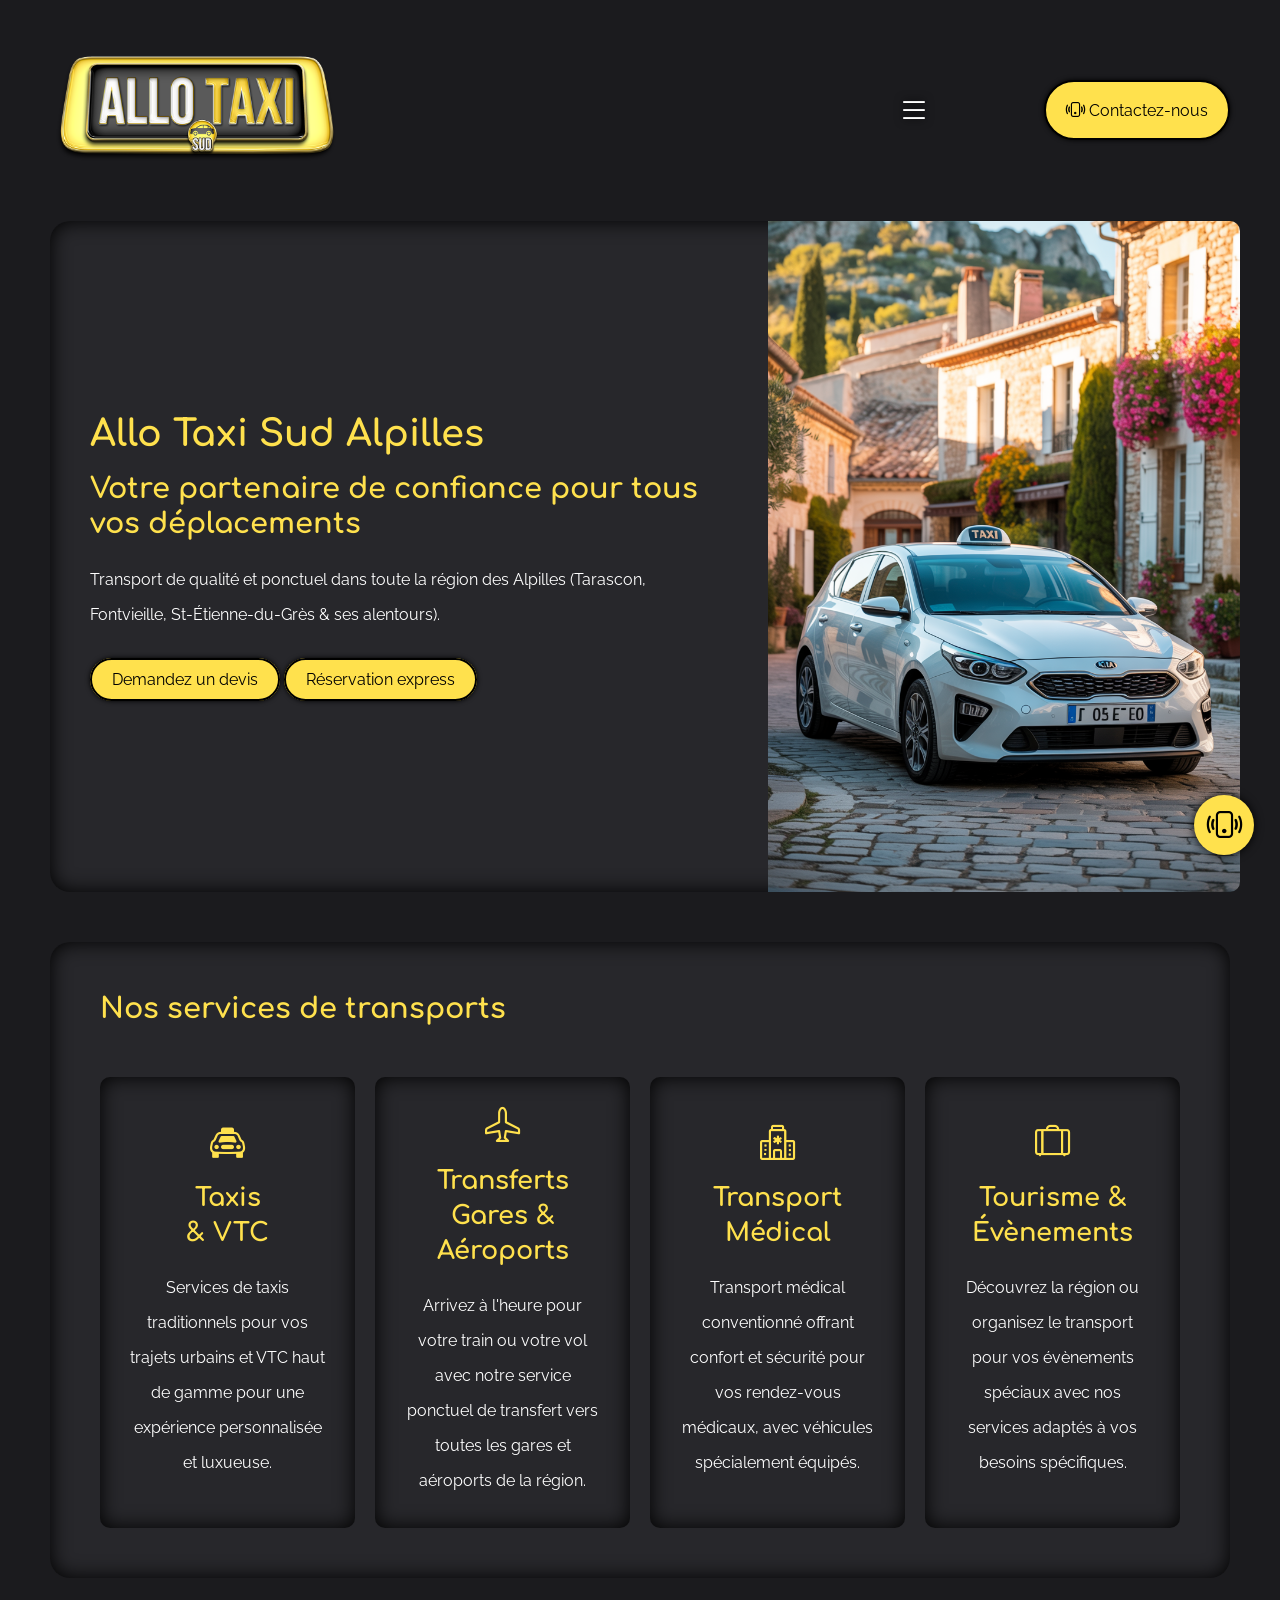
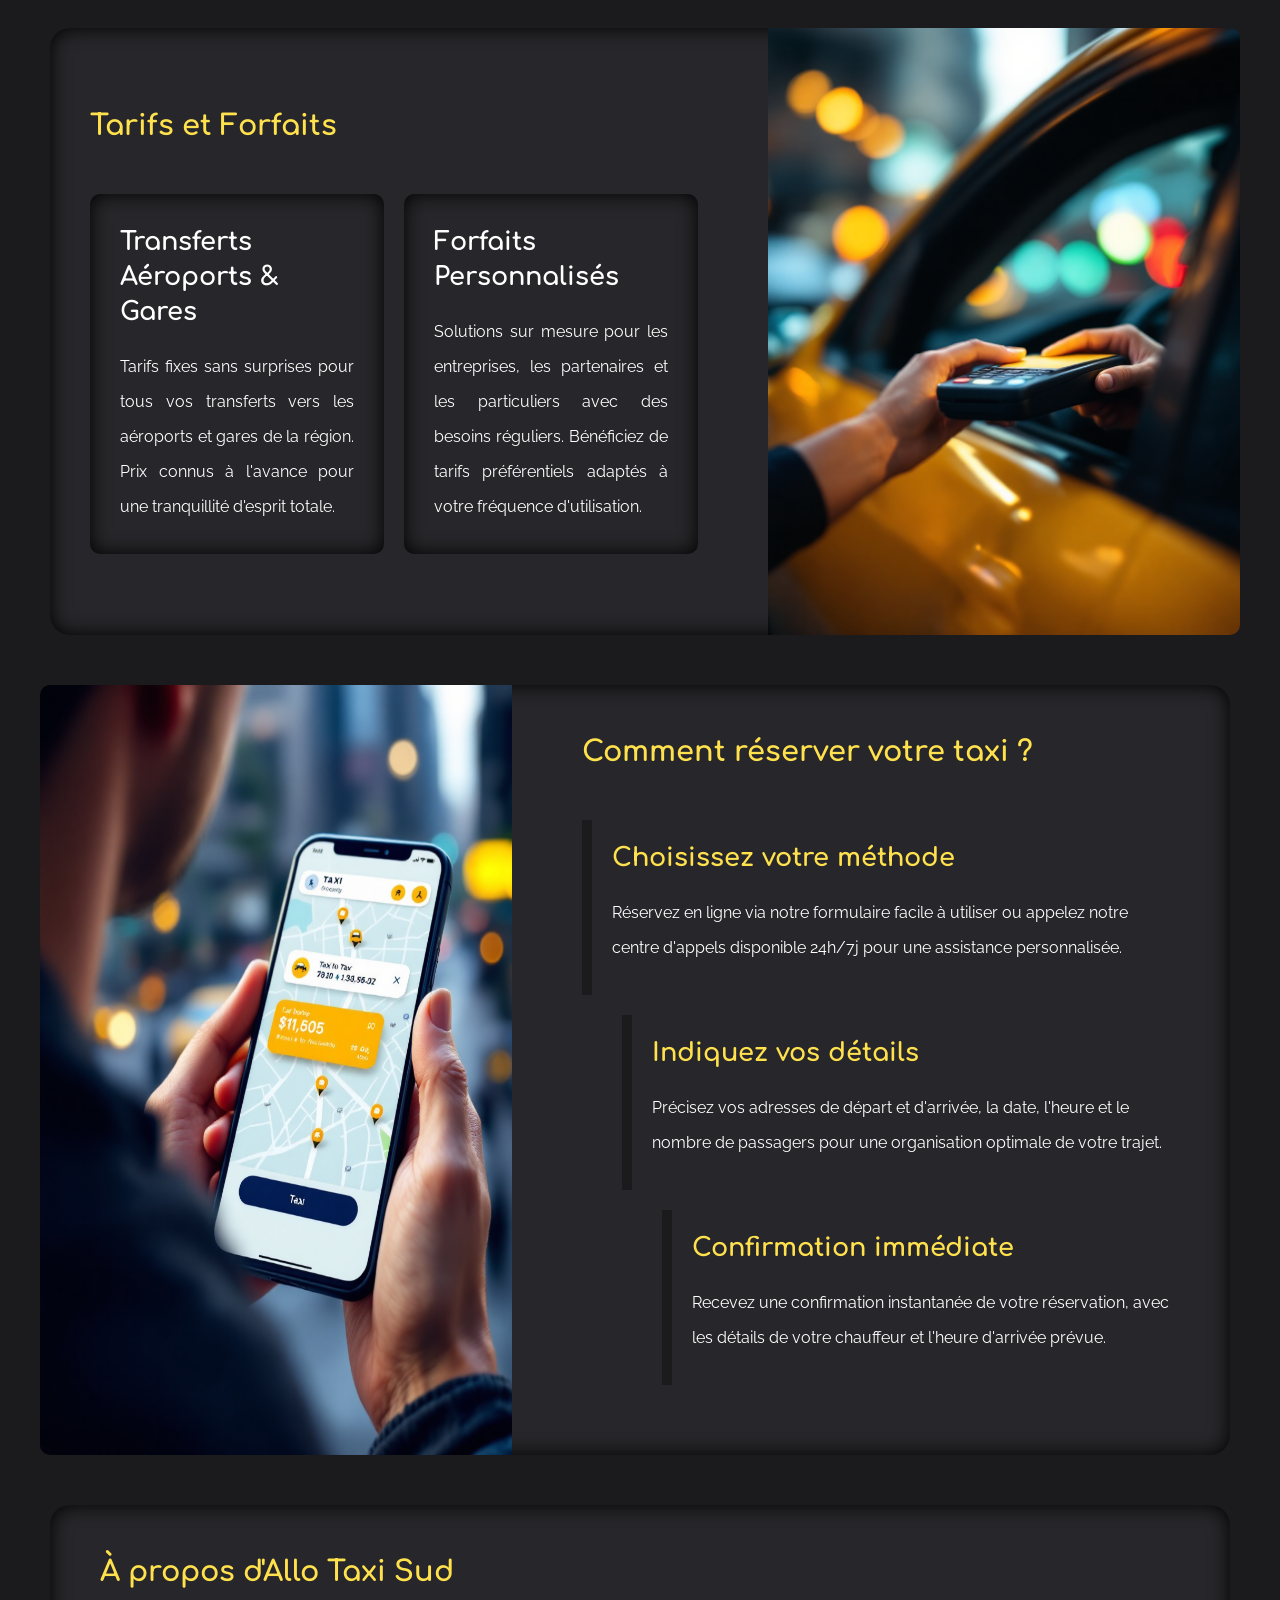
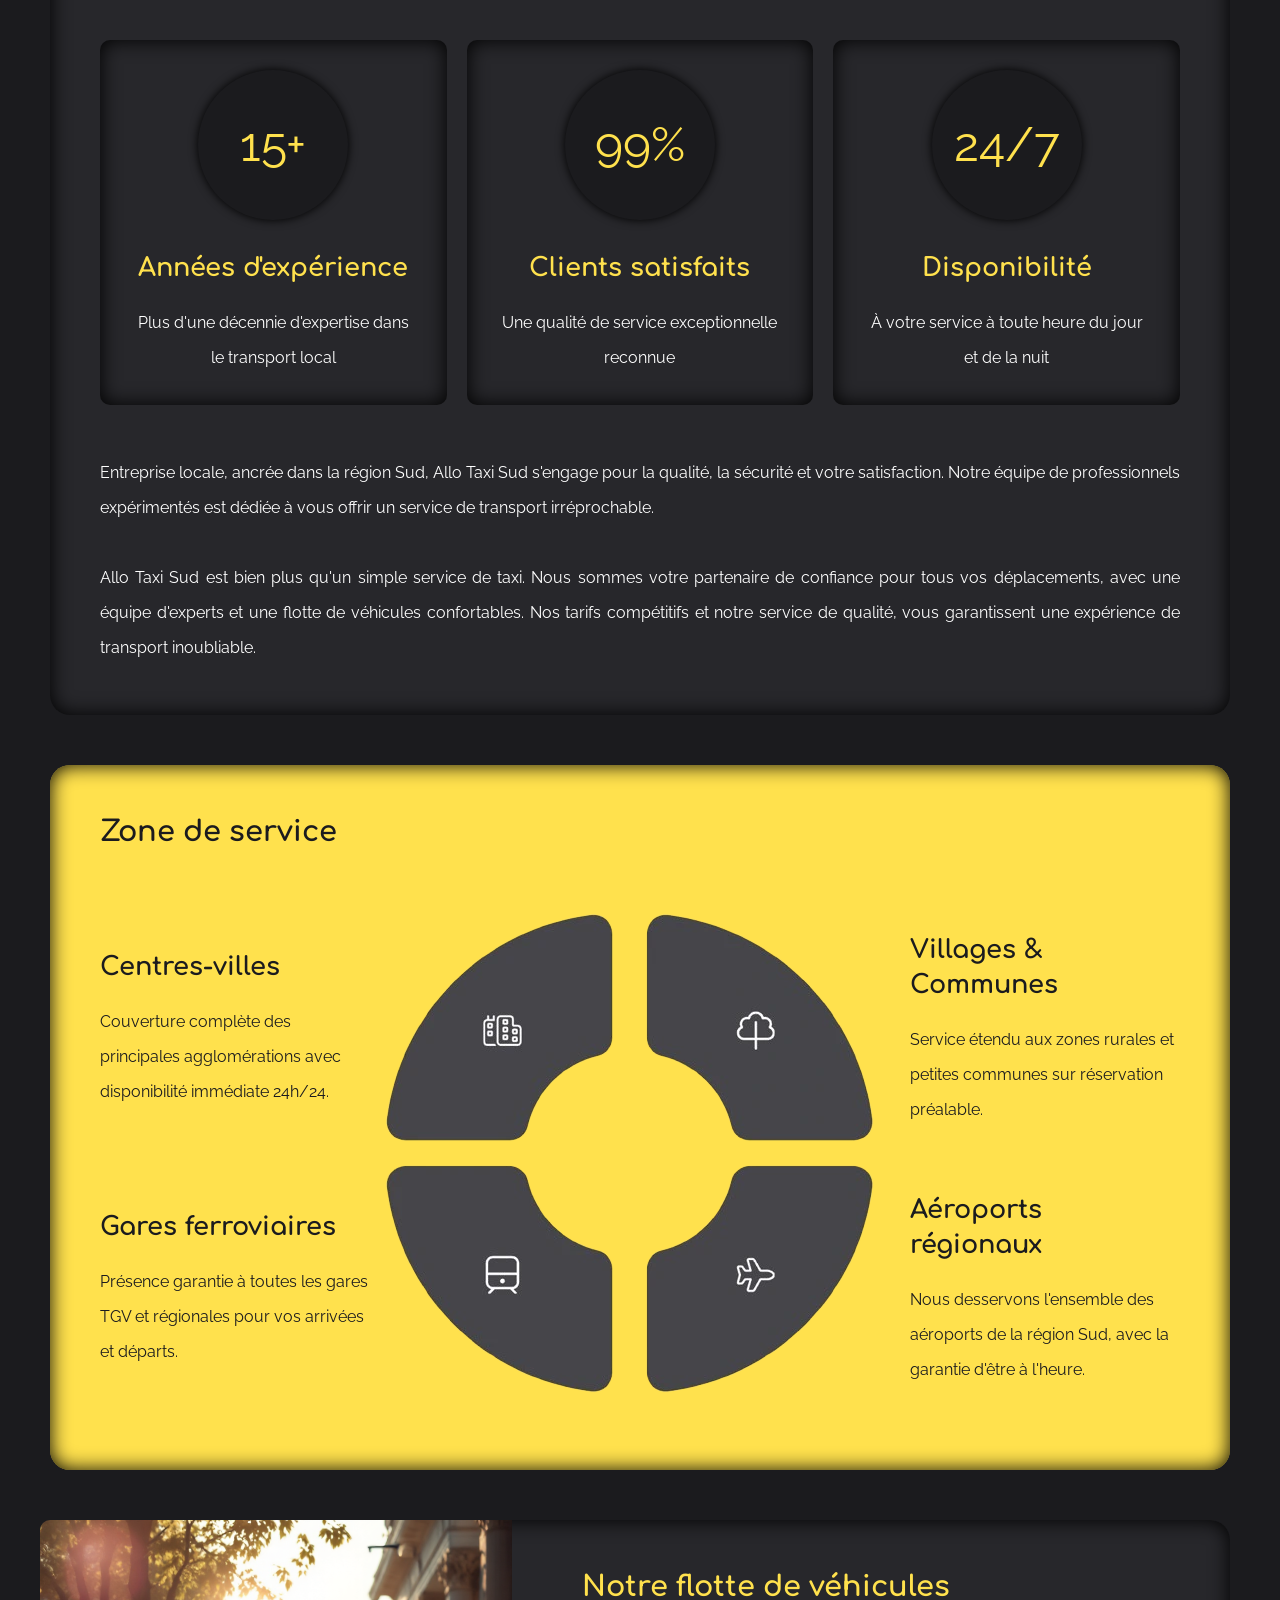
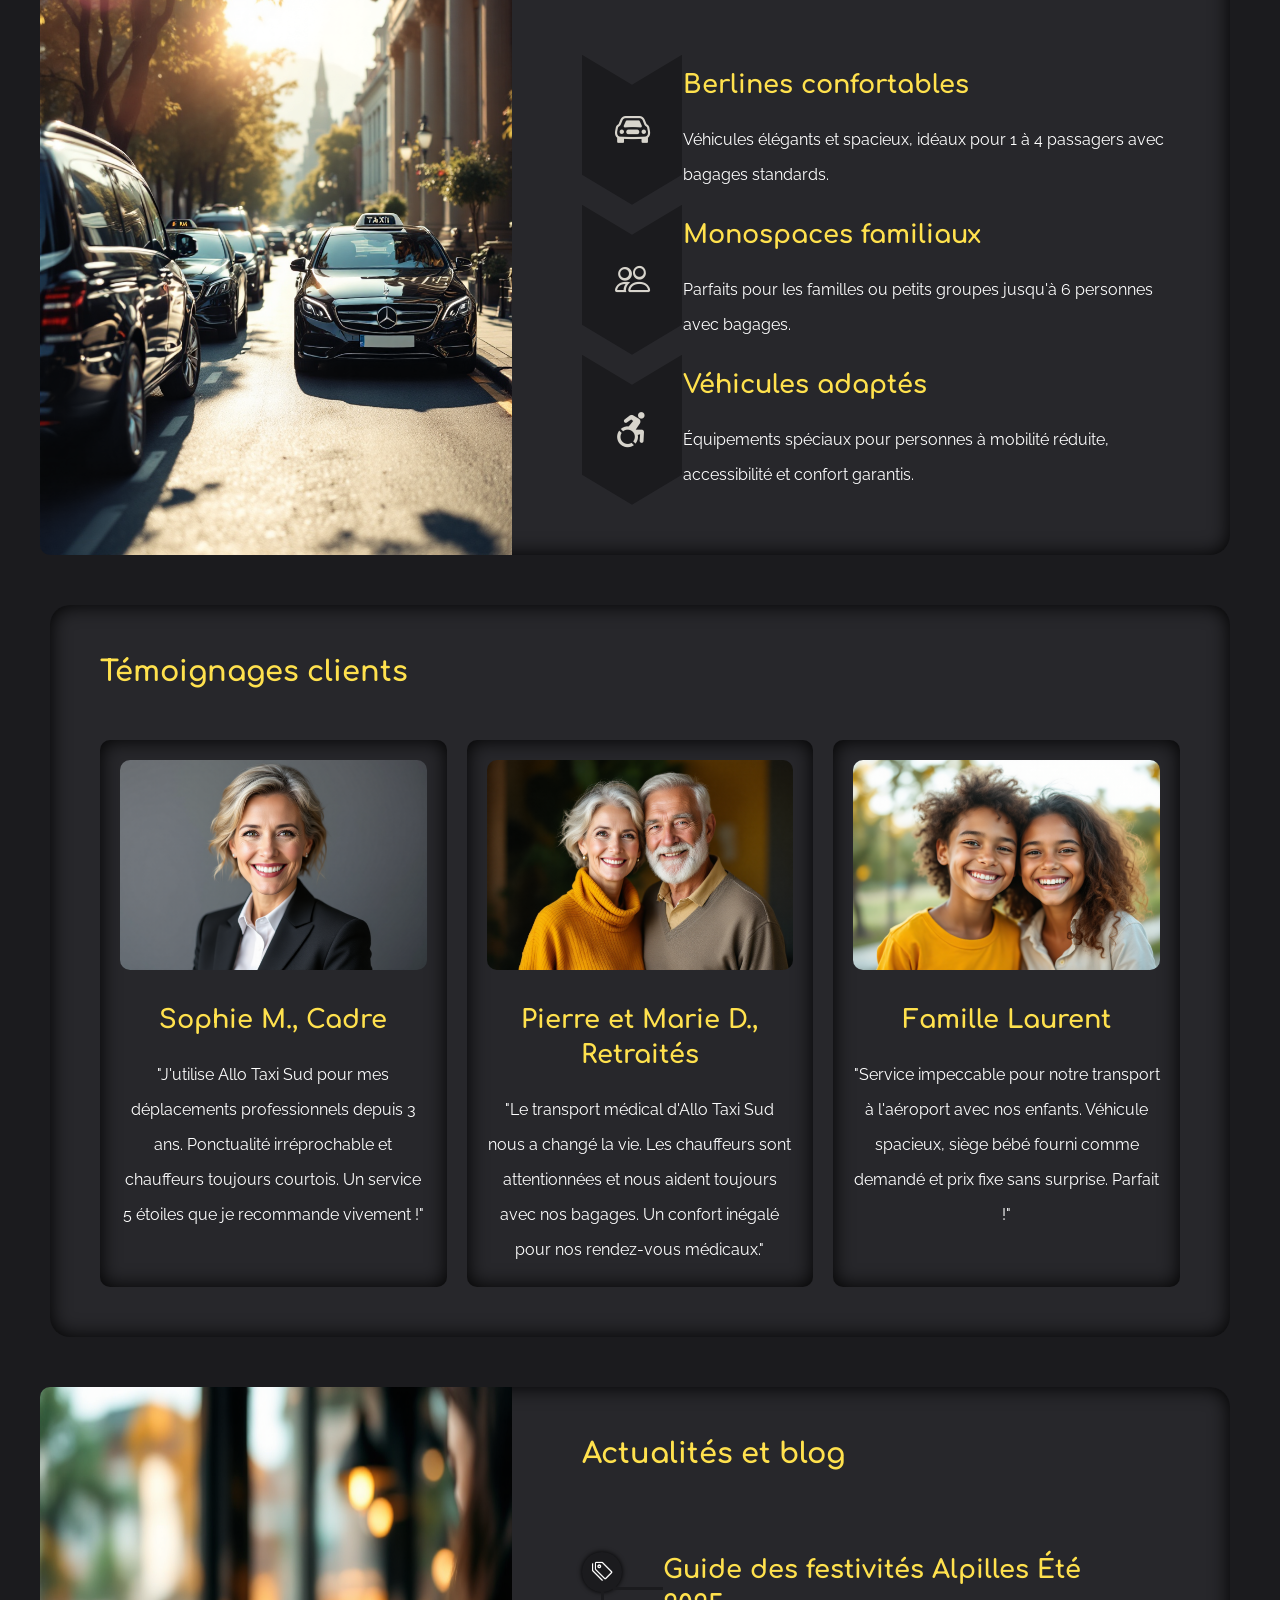
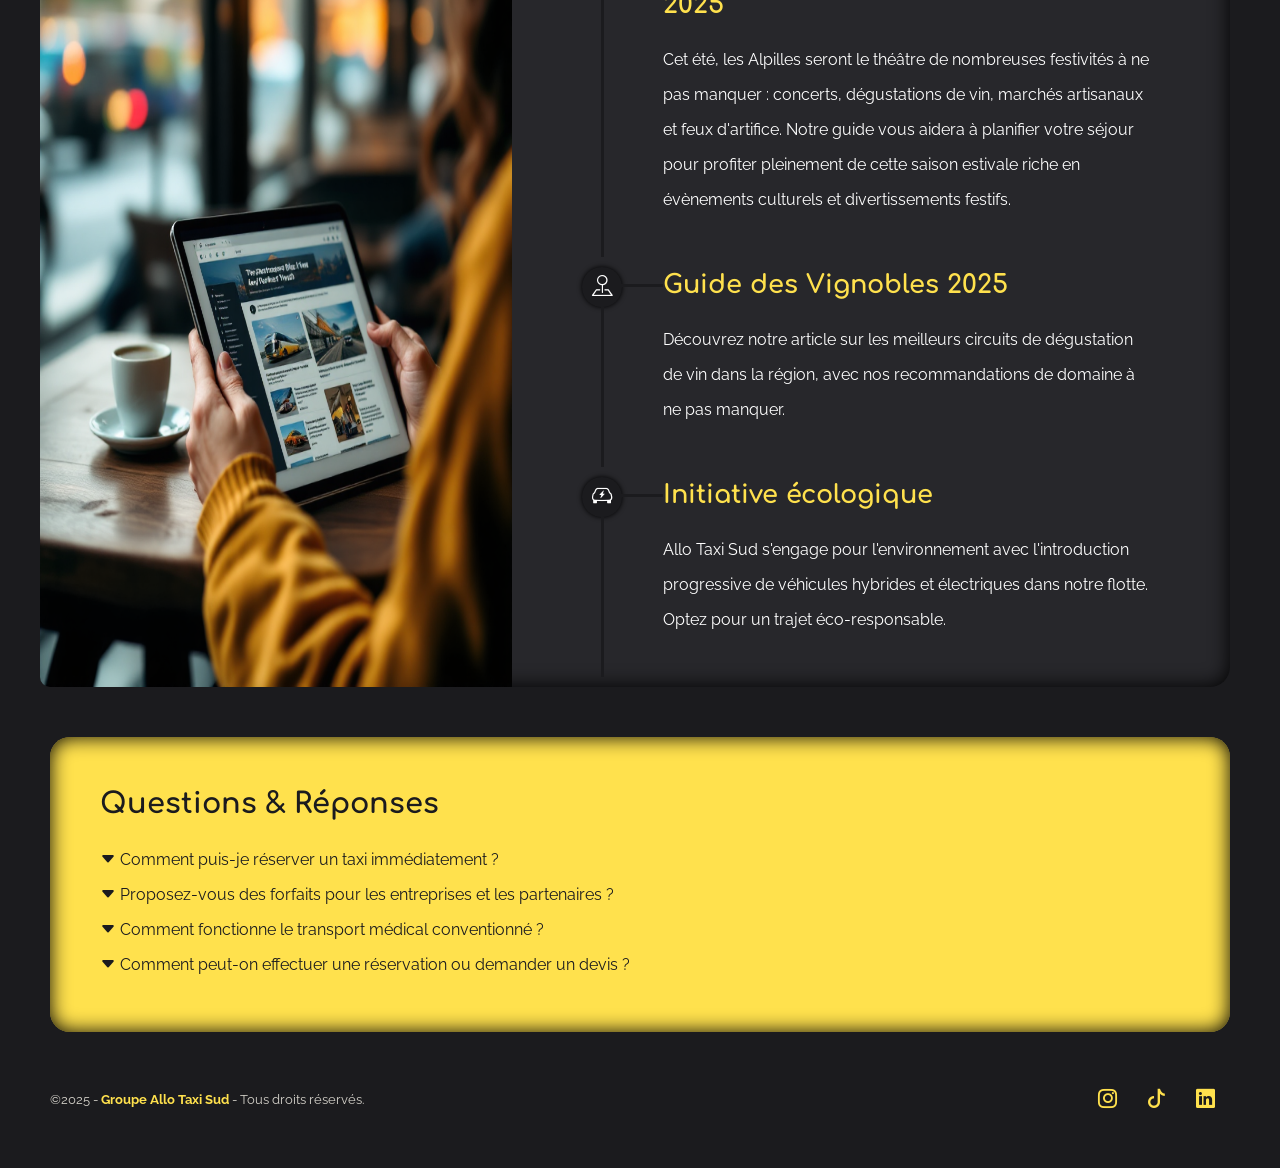
==== commit fd4d5998: "SEO" ====
--- a/index.html
+++ b/index.html
@@ -36,7 +36,7 @@
     <meta property="og:url" content="https://www.allo-taxi-sud-alpilles.com/" />
     <meta
       property="og:image"
-      content="https://www.allo-taxi-sud-alpilles.com/assets/images/logo-allo-taxi.png" />
+      content="https://www.allo-taxi-sud-alpilles.com/assets/images/homepage.png" />
     <meta property="og:locale" content="fr_FR" />
 
     <!-- Twitter Card -->
@@ -49,8 +49,7 @@
       content="Besoin d’un taxi dans les Alpilles ? Contactez Allo Taxi Sud : service de transport fiable, ponctuel et confortable." />
     <meta
       name="twitter:image"
-      content="https://www.allo-taxi-sud-alpilles.com/assets/images/logo-allo-taxi.png" />
-    <meta name="twitter:site" content="@AlloTaxiSud" />
+      content="https://www.allo-taxi-sud-alpilles.com/assets/images/homepage.png" />
 
     <!-- PWA / Apple mobile settings -->
     <meta name="apple-mobile-web-app-title" content="Allo Taxi Sud" />
@@ -179,14 +178,14 @@
           </div>
         </div>
         <img
-          src="./assets/images/2.png"
+          src="./assets/images/2.webp"
           loading="lazy"
           alt="Paiement taxi par carte bancaire" />
       </section>
 
       <section class="card" id="reservation">
         <img
-          src="./assets/images/3.png"
+          src="./assets/images/3.webp"
           loading="lazy"
           alt="Personne qui regarde la localisation du taxi sur son téléphone" />
         <div class="text">
@@ -267,7 +266,7 @@
             </div>
             <div>
               <img
-                src="./assets/images/zone1.png"
+                src="./assets/images/zone1.webp"
                 loading="lazy"
                 alt="Une icône de bâtiment" />
             </div>
@@ -275,7 +274,7 @@
           <div class="zone-item left-item">
             <div>
               <img
-                src="./assets/images/zone2.png"
+                src="./assets/images/zone2.webp"
                 loading="lazy"
                 alt="Une icône d'arbre" />
             </div>
@@ -297,7 +296,7 @@
             </div>
             <div>
               <img
-                src="./assets/images/zone3.png"
+                src="./assets/images/zone3.webp"
                 loading="lazy"
                 alt="Une icône de train" />
             </div>
@@ -305,7 +304,7 @@
           <div class="zone-item left-item">
             <div>
               <img
-                src="./assets/images/zone4.png"
+                src="./assets/images/zone4.webp"
                 loading="lazy"
                 alt="Une icône d'avion" />
             </div>
@@ -372,7 +371,7 @@
         <div class="clients-grid">
           <div class="client-item">
             <img
-              src="./assets/images/testimonial1.png"
+              src="./assets/images/testimonial1.webp"
               loading="lazy"
               alt="Une cadre" />
             <h3>Sophie M., Cadre</h3>
@@ -384,7 +383,7 @@
           </div>
           <div class="client-item">
             <img
-              src="./assets/images/testimonial2.png"
+              src="./assets/images/testimonial2.webp"
               loading="lazy"
               alt="Des retraités" />
             <h3>Pierre et Marie D., Retraités</h3>
@@ -396,7 +395,7 @@
           </div>
           <div class="client-item">
             <img
-              src="./assets/images/testimonial3.png"
+              src="./assets/images/testimonial3.webp"
               loading="lazy"
               alt="La famille Laurent" />
             <h3>Famille Laurent</h3>
@@ -410,7 +409,7 @@
       </section>
       <section class="card" id="actualites-et-blog">
         <img
-          src="./assets/images/5.png"
+          src="./assets/images/5.webp"
           loading="lazy"
           alt="Une personne assise dans un café qui regarde sa tablette sur laquelle on peut voir des trajets de bus." />
         <div class="text-actus">
@@ -621,6 +620,11 @@
         </ul>
       </div>
     </footer>
+    <button
+      class="button-up"
+      onclick="window.scrollTo({ top: 0, behavior: 'smooth' })">
+      <i class="bi bi-arrow-up-short"></i>
+    </button>
     <div class="button-call">
       <a href="tel:0667319832"><i class="bi bi-phone-vibrate"></i></a>
     </div>
--- a/assets/styles/index.css
+++ b/assets/styles/index.css
@@ -306,32 +306,55 @@
   box-shadow: inset 0 0 5px #000;
 }
 
+.button-up,
 .button-call {
   display: flex;
   justify-content: center;
   align-items: center;
-  width: 70px;
-  height: 70px;
+  width: 60px;
+  height: 60px;
   position: fixed;
-  bottom: 5%;
-  right: 2%;
   background: #ffe14d;
   box-shadow: 0 0 10px #000;
   color: #000;
   border-radius: 50%;
   transition: 0.2s ease;
-}
-.button-call a {
-  display: flex;
-  justify-content: center;
-  align-items: center;
-}
-.button-call a i {
+  cursor: pointer;
+}
+.button-up i,
+.button-call i {
+  display: flex;
+  justify-content: center;
+  align-items: center;
   font-size: 2.2rem;
   color: black;
 }
+.button-up a,
+.button-call a {
+  display: flex;
+  justify-content: center;
+  align-items: center;
+}
+.button-up:hover,
 .button-call:hover {
   box-shadow: inset 0 0 10px #000;
+}
+
+.button-call {
+  bottom: 5%;
+  right: 2%;
+}
+
+.button-up {
+  bottom: 5%;
+  right: 7%;
+  display: none;
+  z-index: 1000;
+  transition: opacity 0.4s ease;
+}
+
+.button-up.show {
+  display: block;
 }
 
 .title-page {
@@ -739,6 +762,9 @@
   padding: 10px 20px;
   margin: 0 10px;
 }
+.articles ul li {
+  list-style-position: inside;
+}
 .articles h2 {
   text-align: center;
 }
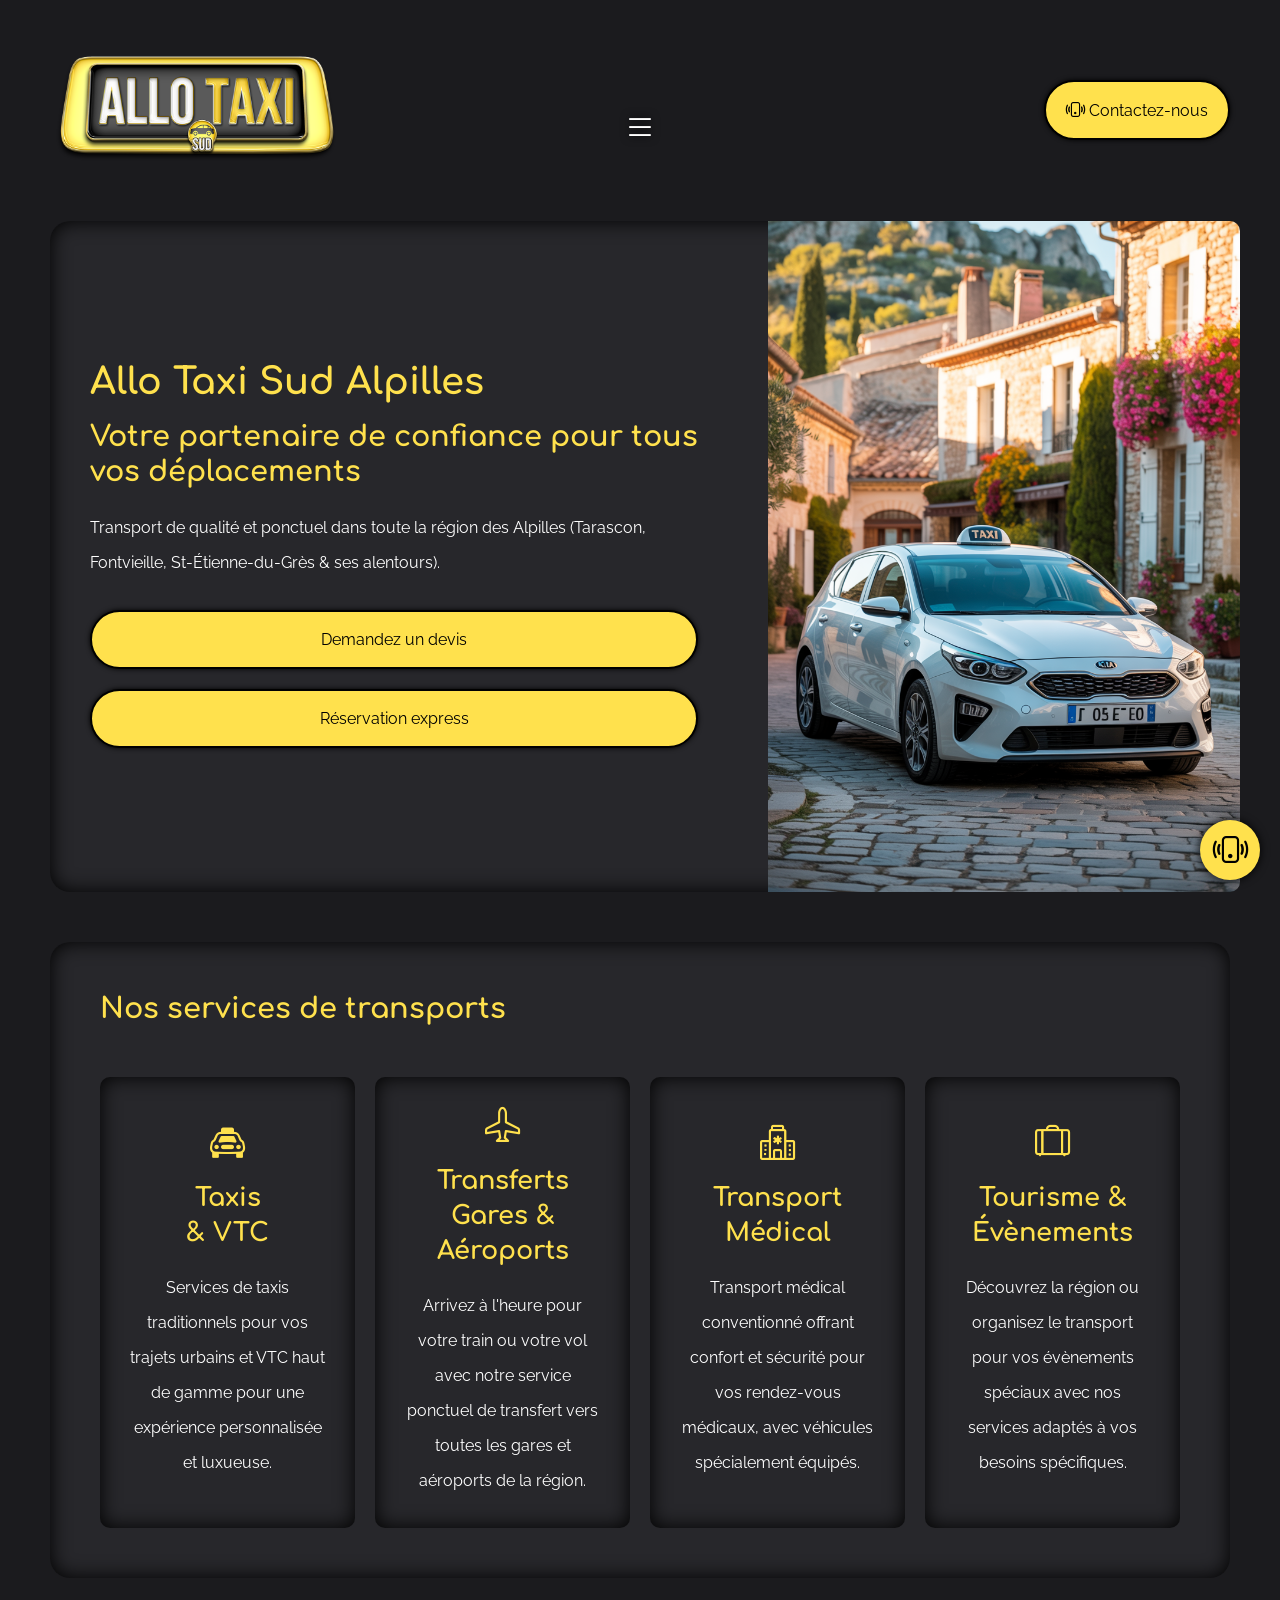
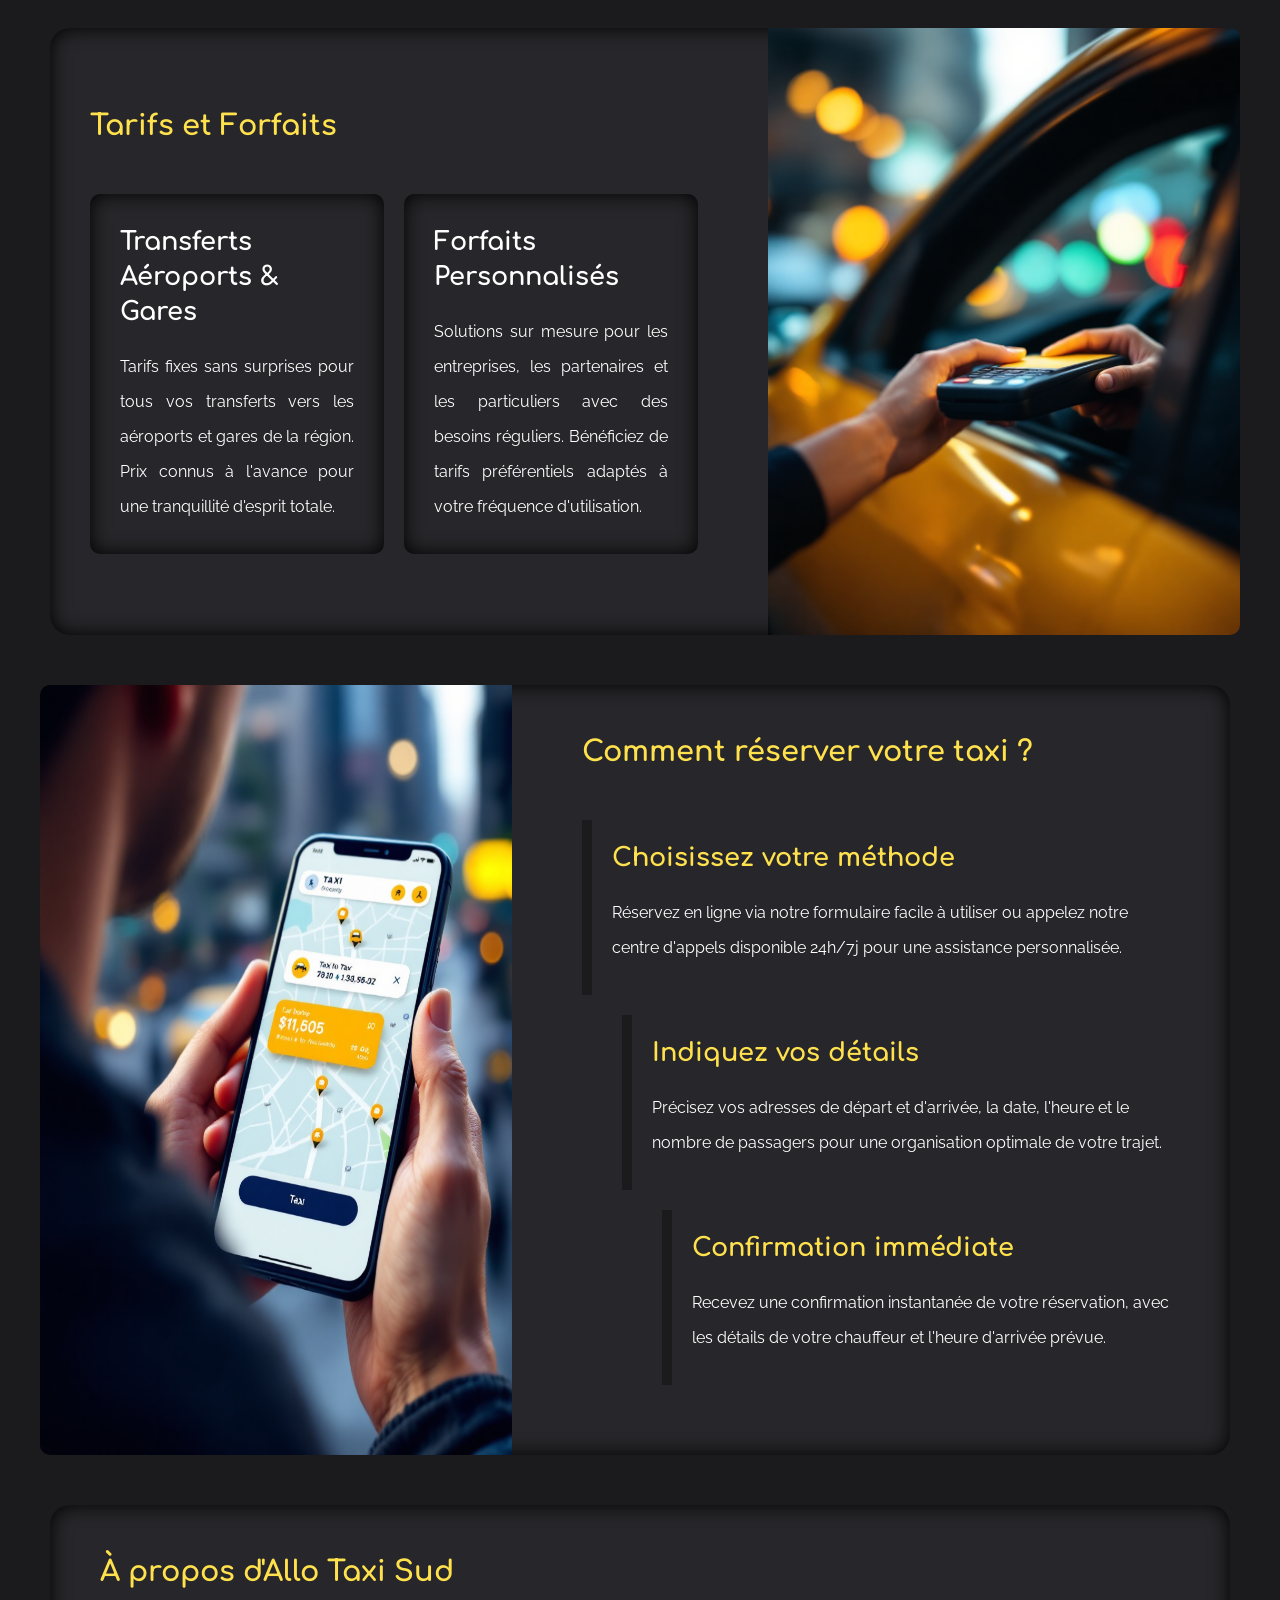
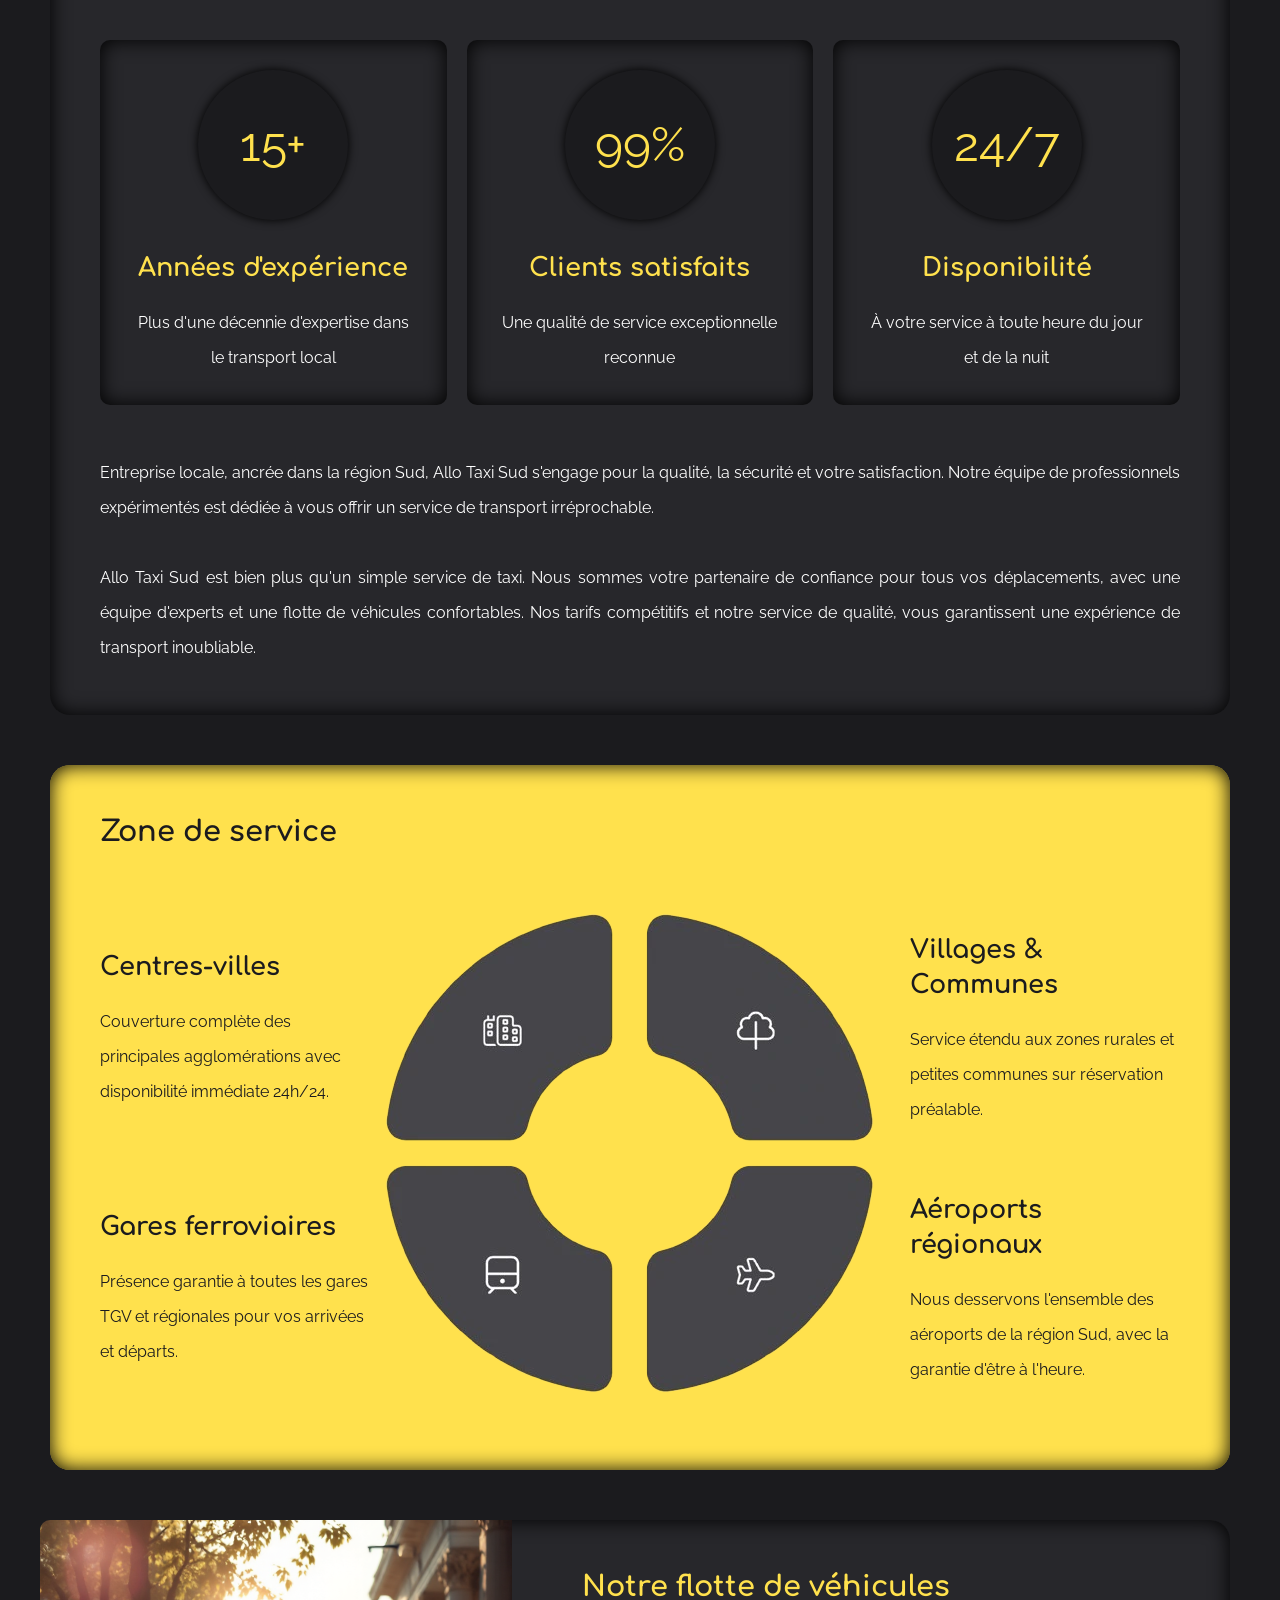
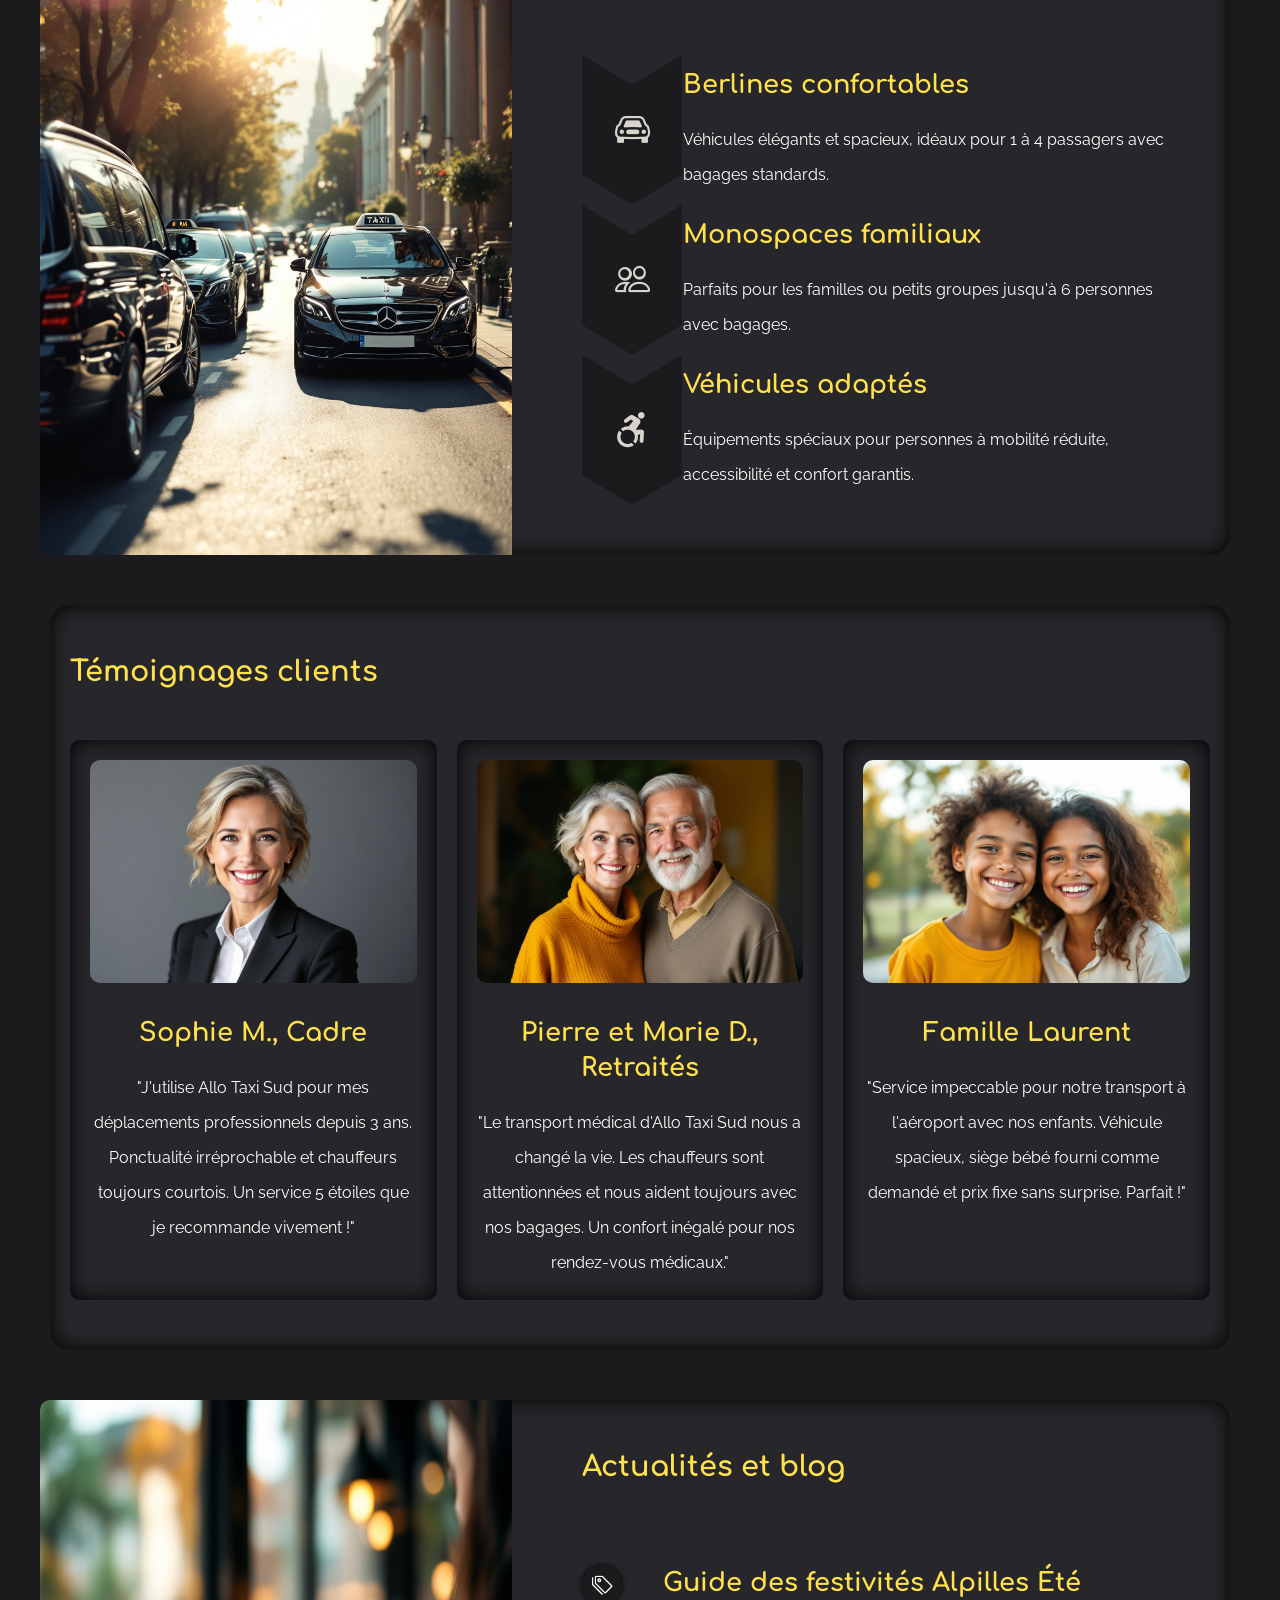
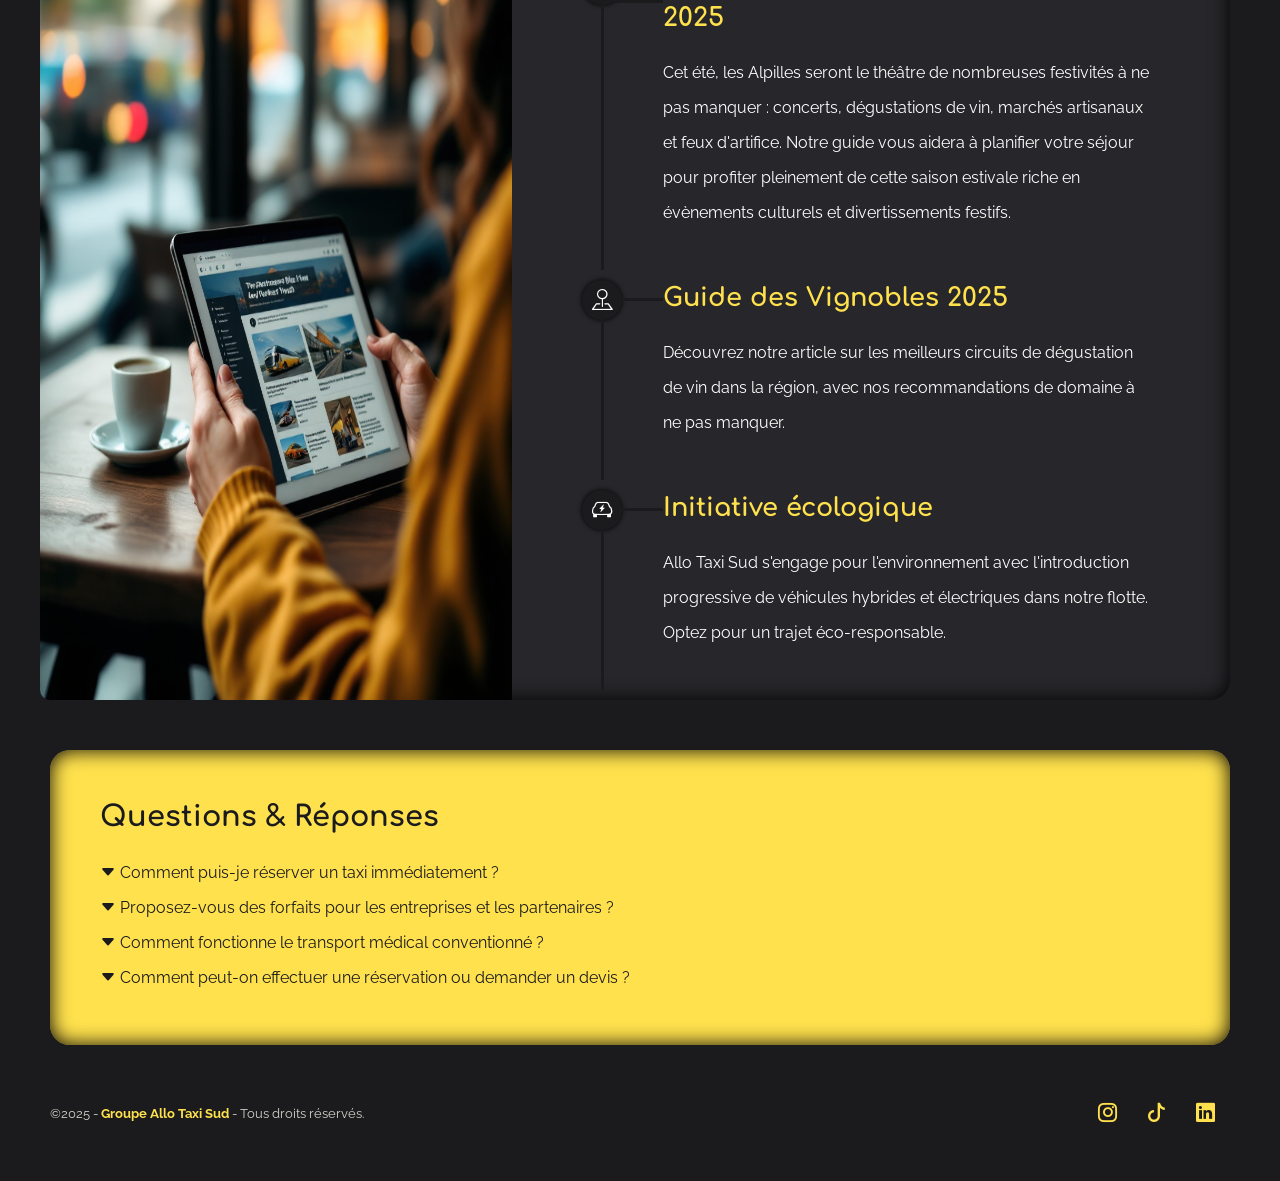
==== commit 81ecd039: "Responsive homepage" ====
--- a/index.html
+++ b/index.html
@@ -258,6 +258,7 @@
         <div class="grid-zone">
           <div class="zone-item right-item">
             <div>
+              <i class="bi bi-buildings"></i>
               <h3>Centres-villes</h3>
               <p>
                 Couverture complète des principales agglomérations avec
@@ -279,6 +280,7 @@
                 alt="Une icône d'arbre" />
             </div>
             <div>
+              <i class="bi bi-house-heart"></i>
               <h3>Villages & Communes</h3>
               <p>
                 Service étendu aux zones rurales et petites communes sur
@@ -288,6 +290,7 @@
           </div>
           <div class="zone-item right-item">
             <div>
+              <i class="bi bi-train-front"></i>
               <h3>Gares ferroviaires</h3>
               <p>
                 Présence garantie à toutes les gares TGV et régionales pour vos
@@ -309,6 +312,7 @@
                 alt="Une icône d'avion" />
             </div>
             <div>
+              <i class="bi bi-airplane"></i>
               <h3>Aéroports régionaux</h3>
               <p>
                 Nous desservons l'ensemble des aéroports de la région Sud, avec
--- a/assets/styles/index.css
+++ b/assets/styles/index.css
@@ -88,7 +88,8 @@
 }
 @media screen and (max-width: 900px) {
   header {
-    grid-template-columns: 2fr 1fr 3fr;
+    grid-template-columns: 1fr;
+    margin: 0 auto;
   }
 }
 header .logo {
@@ -100,6 +101,12 @@
   width: 100%;
   transition: 0.2s ease;
 }
+@media screen and (max-width: 900px) {
+  header .logo img {
+    width: 50%;
+    margin: 0 auto;
+  }
+}
 header .logo img:hover {
   transform: scale(1.1);
   filter: drop-shadow(0 0 5px #fff);
@@ -109,15 +116,25 @@
   justify-content: end;
   align-items: center;
 }
+@media screen and (max-width: 1300px) {
+  header .navigation {
+    justify-content: center;
+    margin: 30px;
+    display: block;
+  }
+}
 header .navigation .toggle-nav {
   display: none;
+  z-index: 100000000000000000000;
 }
 @media screen and (max-width: 1300px) {
   header .navigation .toggle-nav {
     display: flex;
     justify-content: end;
-    text-align: left;
+    text-align: center;
     position: absolute;
+    left: 50%;
+    transform: translateX(-50%);
   }
 }
 header .navigation .toggle-nav i {
@@ -131,7 +148,7 @@
 @media screen and (max-width: 1300px) {
   header .navigation nav {
     display: none;
-    width: 100%;
+    position: relative;
   }
 }
 header .navigation nav ul {
@@ -144,7 +161,12 @@
     flex-direction: column;
     justify-content: center;
     align-items: center;
+    position: absolute;
     top: 50px;
+    width: 100%;
+    padding: 20px;
+    border-radius: 10px;
+    box-shadow: 0 0 20px #000;
     background: #ffe14d;
   }
 }
@@ -158,6 +180,11 @@
   transition: 0.2s ease;
   border: 2px solid transparent;
 }
+@media screen and (max-width: 1300px) {
+  header .navigation nav ul li a {
+    color: #000;
+  }
+}
 header .navigation nav ul li a:hover {
   border: 2px solid #000;
   background: #ffe14d;
@@ -169,6 +196,12 @@
   display: flex;
   justify-content: end;
   align-items: center;
+}
+@media screen and (max-width: 900px) {
+  header .button-header {
+    justify-content: center;
+    margin-top: 30px;
+  }
 }
 header .button-header button {
   display: flex;
@@ -341,13 +374,13 @@
 }
 
 .button-call {
-  bottom: 5%;
-  right: 2%;
+  bottom: 20px;
+  right: 20px;
 }
 
 .button-up {
-  bottom: 5%;
-  right: 7%;
+  bottom: 20px;
+  right: 100px;
   display: none;
   z-index: 1000;
   transition: opacity 0.4s ease;
@@ -385,6 +418,16 @@
   grid-template-columns: 60% 40%;
   gap: 20px;
   padding: 0 !important;
+}
+@media screen and (max-width: 1100px) {
+  .home #hero,
+  .home #tarifs-et-forfaits,
+  .home #reservation,
+  .home #nos-vehicules,
+  .home #actualites-et-blog {
+    grid-template-columns: 1fr;
+    text-align: center;
+  }
 }
 .home #hero .text,
 .home #tarifs-et-forfaits .text,
@@ -409,13 +452,51 @@
   height: 100%;
   border-radius: 0 10px 10px 0;
 }
+@media screen and (max-width: 1100px) {
+  .home #hero img,
+  .home #tarifs-et-forfaits img,
+  .home #reservation img,
+  .home #nos-vehicules img,
+  .home #actualites-et-blog img {
+    border-radius: 0 0 10px 10px;
+  }
+}
 .home #hero h2 {
   padding-bottom: 0;
 }
+.home #hero a {
+  display: block;
+  text-align: center;
+}
+.home #hero a:nth-of-type(2) {
+  margin-top: 20px;
+}
+@media screen and (max-width: 1100px) {
+  .home #hero img {
+    width: 95%;
+    margin: 0 auto;
+  }
+}
+@media screen and (max-width: 1100px) {
+  .home #services {
+    padding: 50px 20px;
+  }
+}
+@media screen and (max-width: 1100px) {
+  .home #services h2 {
+    text-align: center;
+  }
+}
 .home #services .services-grid {
   display: grid;
   grid-template-columns: repeat(4, 1fr);
   gap: 20px;
+}
+@media screen and (max-width: 1100px) {
+  .home #services .services-grid {
+    grid-template-columns: 1fr;
+    text-align: center;
+  }
 }
 .home #services .services-grid .service-item {
   display: flex;
@@ -432,10 +513,22 @@
   color: #ffe14d;
   font-size: 2.2rem;
 }
+@media screen and (max-width: 1100px) {
+  .home #tarifs-et-forfaits img {
+    width: 86%;
+    margin: 0 auto;
+  }
+}
 .home #tarifs-et-forfaits .grid-tarif {
   display: grid;
   grid-template-columns: repeat(2, 1fr);
   gap: 20px;
+}
+@media screen and (max-width: 1100px) {
+  .home #tarifs-et-forfaits .grid-tarif {
+    grid-template-columns: 1fr;
+    text-align: center;
+  }
 }
 .home #tarifs-et-forfaits .grid-tarif div {
   display: flex;
@@ -447,6 +540,11 @@
   box-shadow: inset 0 0 20px #000;
   text-align: left;
 }
+@media screen and (max-width: 1100px) {
+  .home #tarifs-et-forfaits .grid-tarif div {
+    text-align: center;
+  }
+}
 .home #tarifs-et-forfaits .grid-tarif div h3 {
   color: #fff;
 }
@@ -454,11 +552,35 @@
   padding-bottom: 0;
   text-align: justify;
 }
+@media screen and (max-width: 1100px) {
+  .home #tarifs-et-forfaits .grid-tarif div p {
+    text-align: center;
+  }
+}
 .home #reservation {
   grid-template-columns: 40% 60% !important;
 }
+@media screen and (max-width: 1100px) {
+  .home #reservation {
+    display: flex;
+    grid-template-columns: 1fr !important;
+    flex-direction: column-reverse;
+    text-align: center;
+  }
+}
+@media screen and (max-width: 1100px) {
+  .home #reservation h2 {
+    text-align: center;
+    padding: 0 20px;
+  }
+}
 .home #reservation img {
   border-radius: 10px 0 0 10px;
+}
+@media screen and (max-width: 1100px) {
+  .home #reservation img {
+    border-radius: 0 0 10px 10px;
+  }
 }
 .home #reservation .grid-reservation div {
   padding: 20px 20px 0;
@@ -472,10 +594,31 @@
 .home #reservation .grid-reservation div:nth-child(3) {
   margin-left: 80px;
 }
+@media screen and (max-width: 1100px) {
+  .home #a-propos h2 {
+    text-align: center;
+  }
+}
+@media screen and (max-width: 1100px) {
+  .home #a-propos {
+    padding: 50px 20px;
+  }
+}
 .home #a-propos .grid-a-propos {
   display: grid;
   grid-template-columns: repeat(3, 1fr);
   gap: 20px;
+}
+@media screen and (max-width: 1100px) {
+  .home #a-propos .grid-a-propos {
+    grid-template-columns: 1fr;
+    text-align: center;
+  }
+}
+@media screen and (max-width: 1100px) {
+  .home #a-propos .grid-a-propos h2 {
+    text-align: center;
+  }
 }
 .home #a-propos .grid-a-propos .item-text {
   display: flex;
@@ -505,23 +648,85 @@
   margin-top: 50px;
   text-align: justify;
 }
+@media screen and (max-width: 1100px) {
+  .home #a-propos .text p {
+    text-align: center;
+  }
+}
+@media screen and (max-width: 1100px) {
+  .home #zones h2 {
+    text-align: center;
+  }
+}
+.home #zones i {
+  display: none;
+}
+@media screen and (max-width: 1100px) {
+  .home #zones i {
+    display: block;
+    color: #ffe14d;
+    background: #1b1b1e;
+    width: 70px;
+    height: 70px;
+    margin: 0 auto;
+    padding: 20px;
+    display: flex;
+    justify-content: center;
+    align-items: center;
+    border-radius: 50%;
+    font-size: 2.2rem;
+    margin-bottom: 20px;
+    box-shadow: 0 0 10px #1b1b1e;
+  }
+}
 .home #zones .grid-zone {
   display: grid;
   grid-template-columns: repeat(2, 1fr);
 }
+@media screen and (max-width: 1100px) {
+  .home #zones .grid-zone {
+    grid-template-columns: 1fr;
+    text-align: center;
+  }
+  .home #zones .grid-zone img {
+    display: none;
+  }
+  .home #zones .grid-zone p {
+    padding-bottom: 30px;
+  }
+}
 .home #zones .grid-zone .zone-item {
   display: grid;
   grid-template-columns: repeat(2, 1fr);
   justify-content: center;
   align-items: center;
+}
+@media screen and (max-width: 1100px) {
+  .home #zones .grid-zone .zone-item {
+    grid-template-columns: 1fr;
+    text-align: center;
+  }
 }
 .home #nos-vehicules {
   grid-template-columns: 40% 60%;
   padding: 0 !important;
 }
+@media screen and (max-width: 1100px) {
+  .home #nos-vehicules {
+    grid-template-columns: 1fr;
+    text-align: center;
+  }
+}
 .home #nos-vehicules img {
   border-radius: 10px 0 0 10px;
 }
+@media screen and (max-width: 1100px) {
+  .home #nos-vehicules img {
+    border-radius: 10px 10px 0 0;
+    width: 80%;
+    margin: 0 auto;
+  }
+}
 .home #nos-vehicules #grid-auto {
   padding: 50px;
 }
@@ -530,6 +735,11 @@
   grid-template-columns: 1fr 5fr;
   justify-content: center;
   align-items: center;
+}
+@media screen and (max-width: 1100px) {
+  .home #nos-vehicules #grid-auto #item-auto {
+    margin-bottom: 20px;
+  }
 }
 .home #nos-vehicules #grid-auto #item-auto .ico-auto {
   width: 100px;
@@ -544,10 +754,24 @@
 .home #nos-vehicules #grid-auto #item-auto .ico-auto i {
   font-size: 2.2rem;
 }
+.home #temoignages {
+  padding: 50px 20px;
+}
+@media screen and (max-width: 1100px) {
+  .home #temoignages h2 {
+    text-align: center;
+  }
+}
 .home #temoignages .clients-grid {
   display: grid;
   grid-template-columns: repeat(3, 1fr);
   gap: 20px;
+}
+@media screen and (max-width: 1100px) {
+  .home #temoignages .clients-grid {
+    grid-template-columns: 1fr;
+    text-align: center;
+  }
 }
 .home #temoignages .clients-grid .client-item {
   box-shadow: inset 0 0 20px #000;
@@ -567,8 +791,21 @@
   grid-template-columns: 40% 60%;
   padding: 0 !important;
 }
+@media screen and (max-width: 1100px) {
+  .home #actualites-et-blog {
+    grid-template-columns: 1fr;
+    text-align: center;
+    display: flex;
+    flex-direction: column-reverse;
+  }
+}
 .home #actualites-et-blog img {
   border-radius: 10px 0 0 10px;
+}
+@media screen and (max-width: 1100px) {
+  .home #actualites-et-blog img {
+    border-radius: 0 0 10px 10px;
+  }
 }
 .home #actualites-et-blog .text-actus {
   padding: 50px;
@@ -609,6 +846,11 @@
   height: 100%;
   position: absolute;
   border-top: 3px solid #1b1b1e;
+}
+@media screen and (max-width: 1100px) {
+  .home #actualites-et-blog .text-actus .actu-item h3:after {
+    display: none;
+  }
 }
 .home #faq h2 {
   padding: 0 !important;
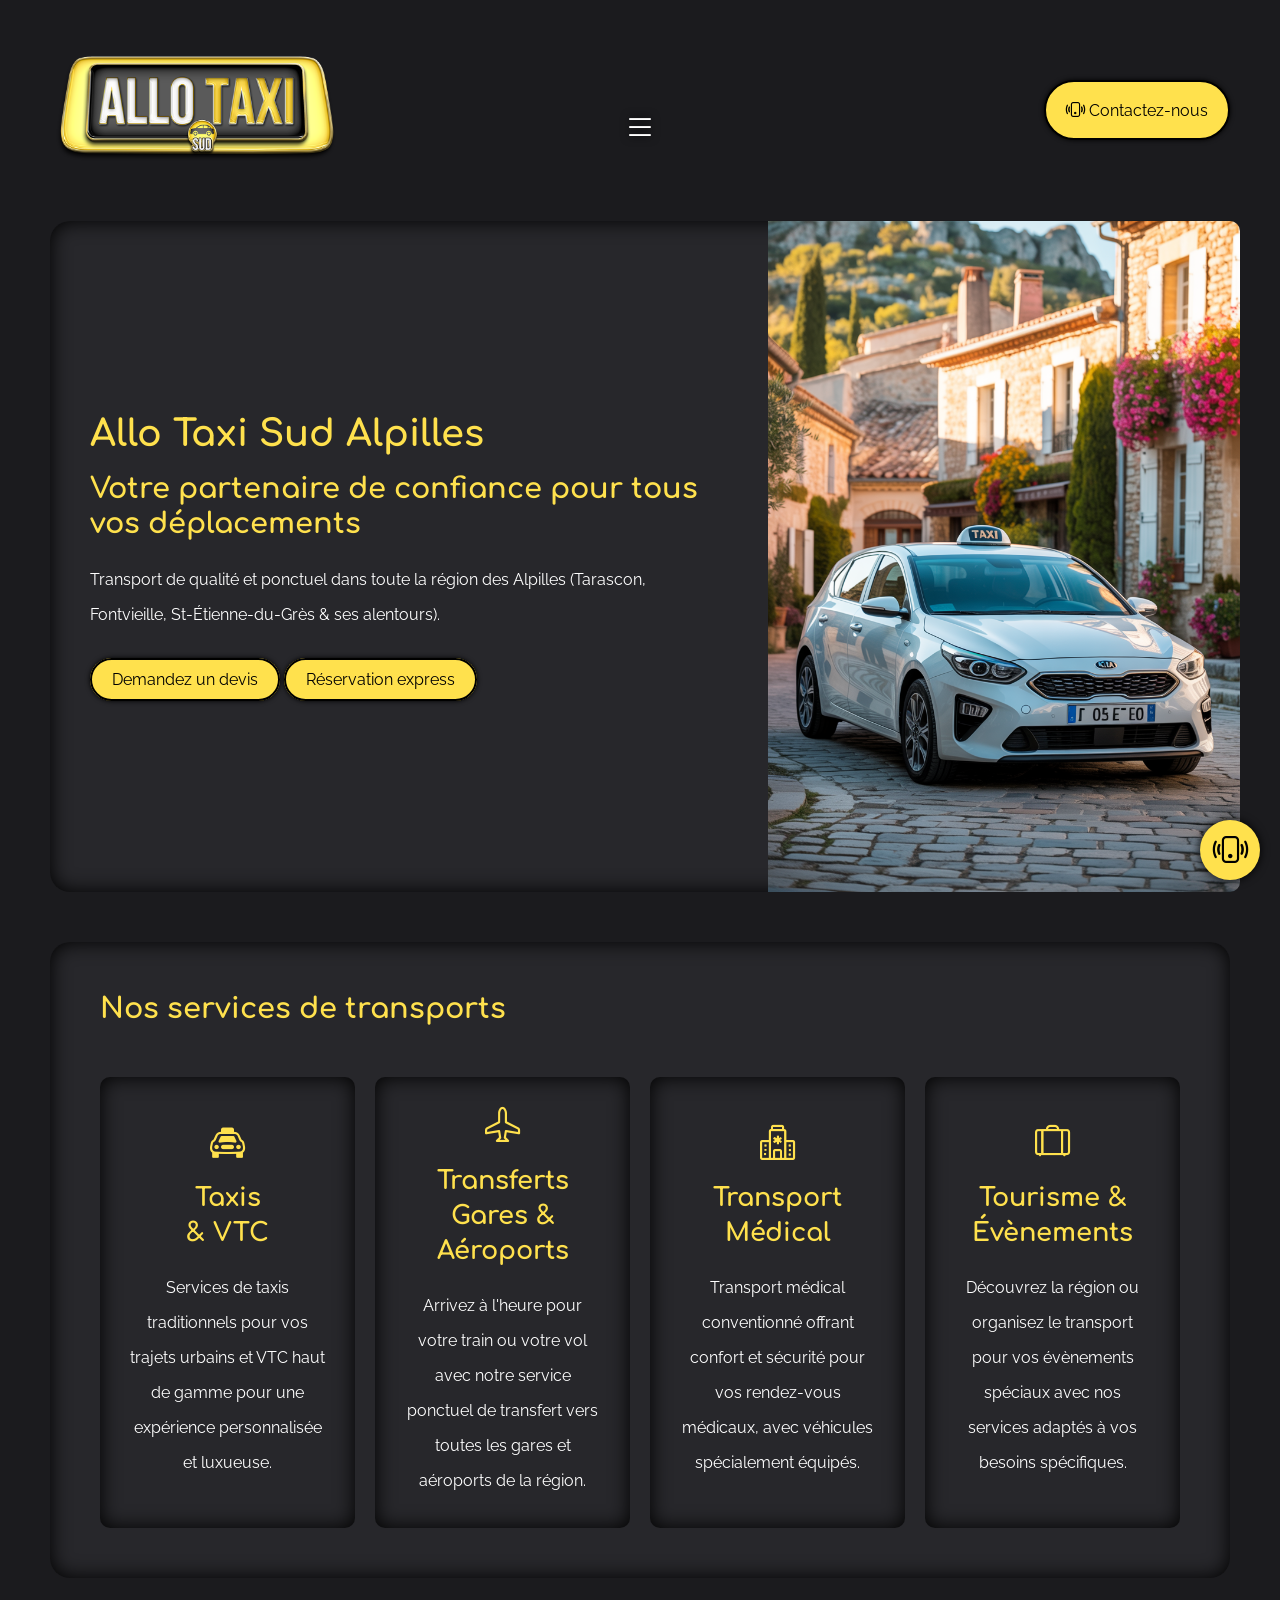
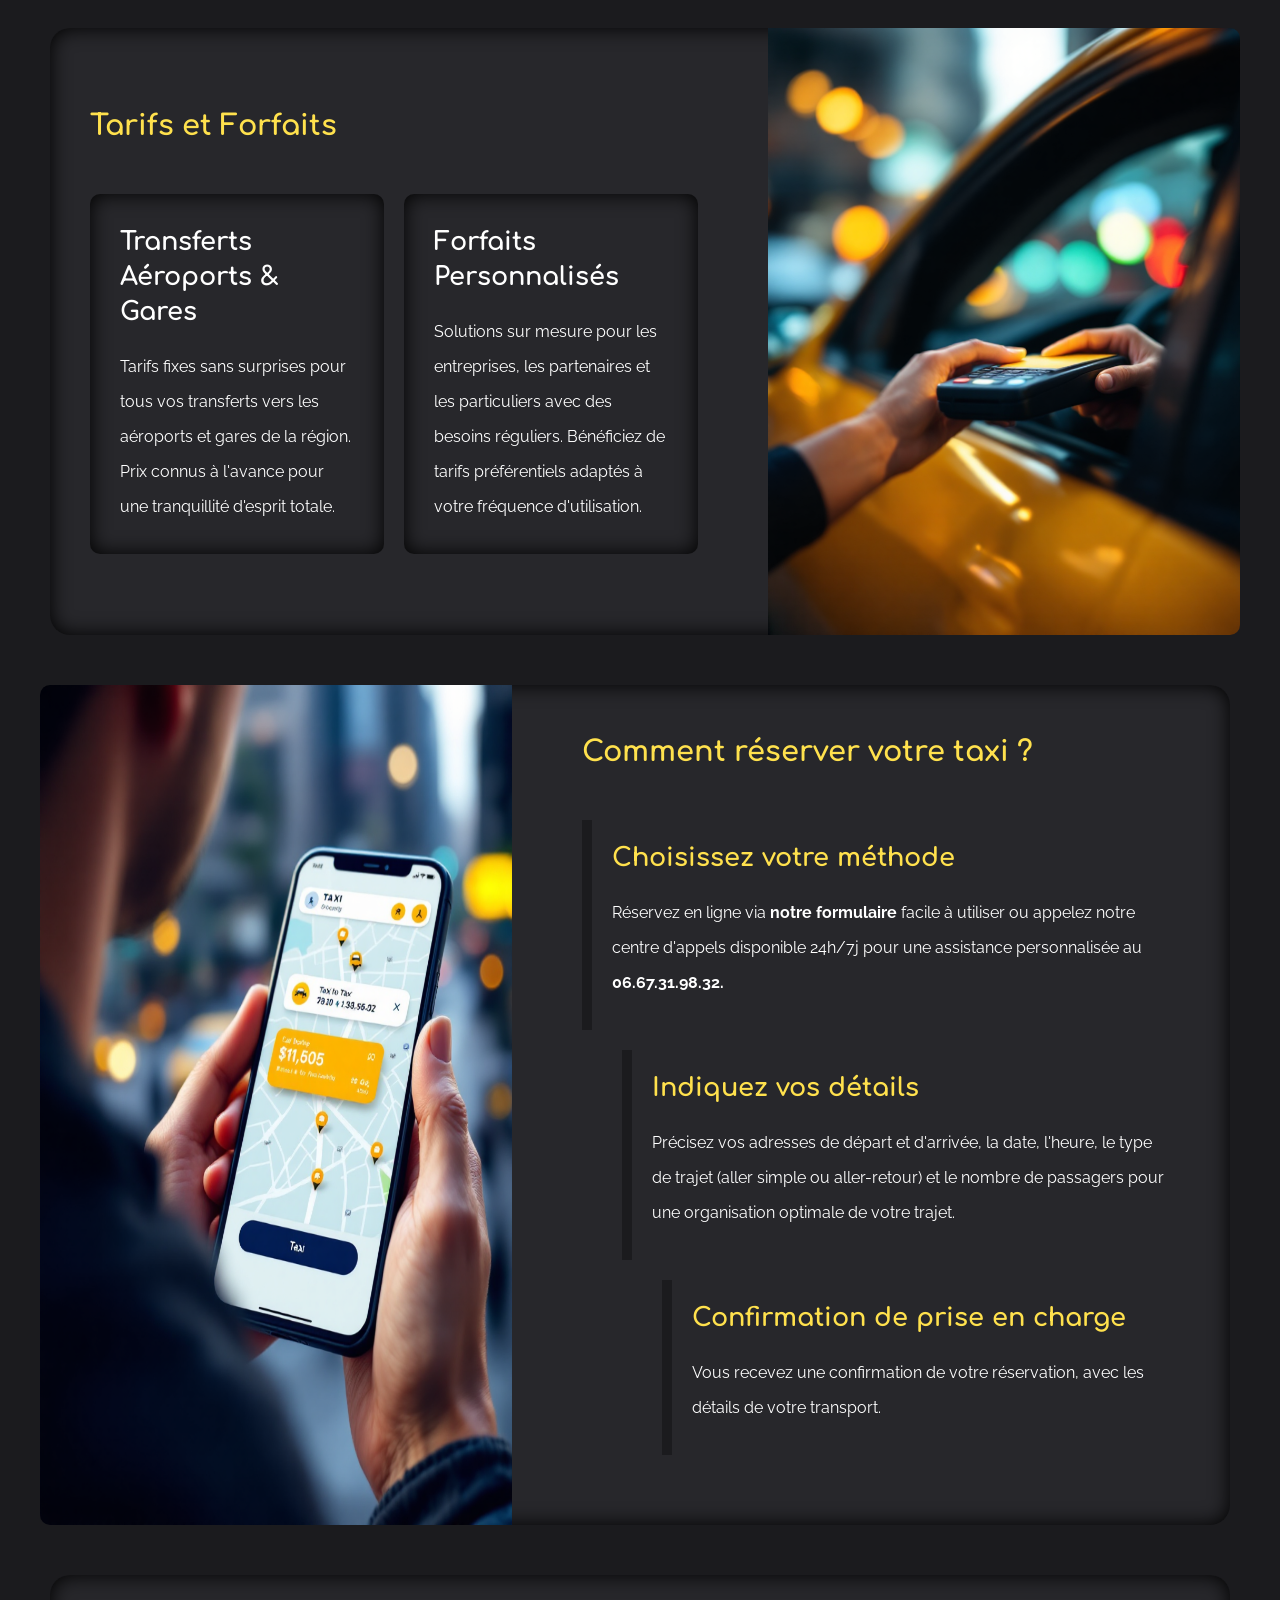
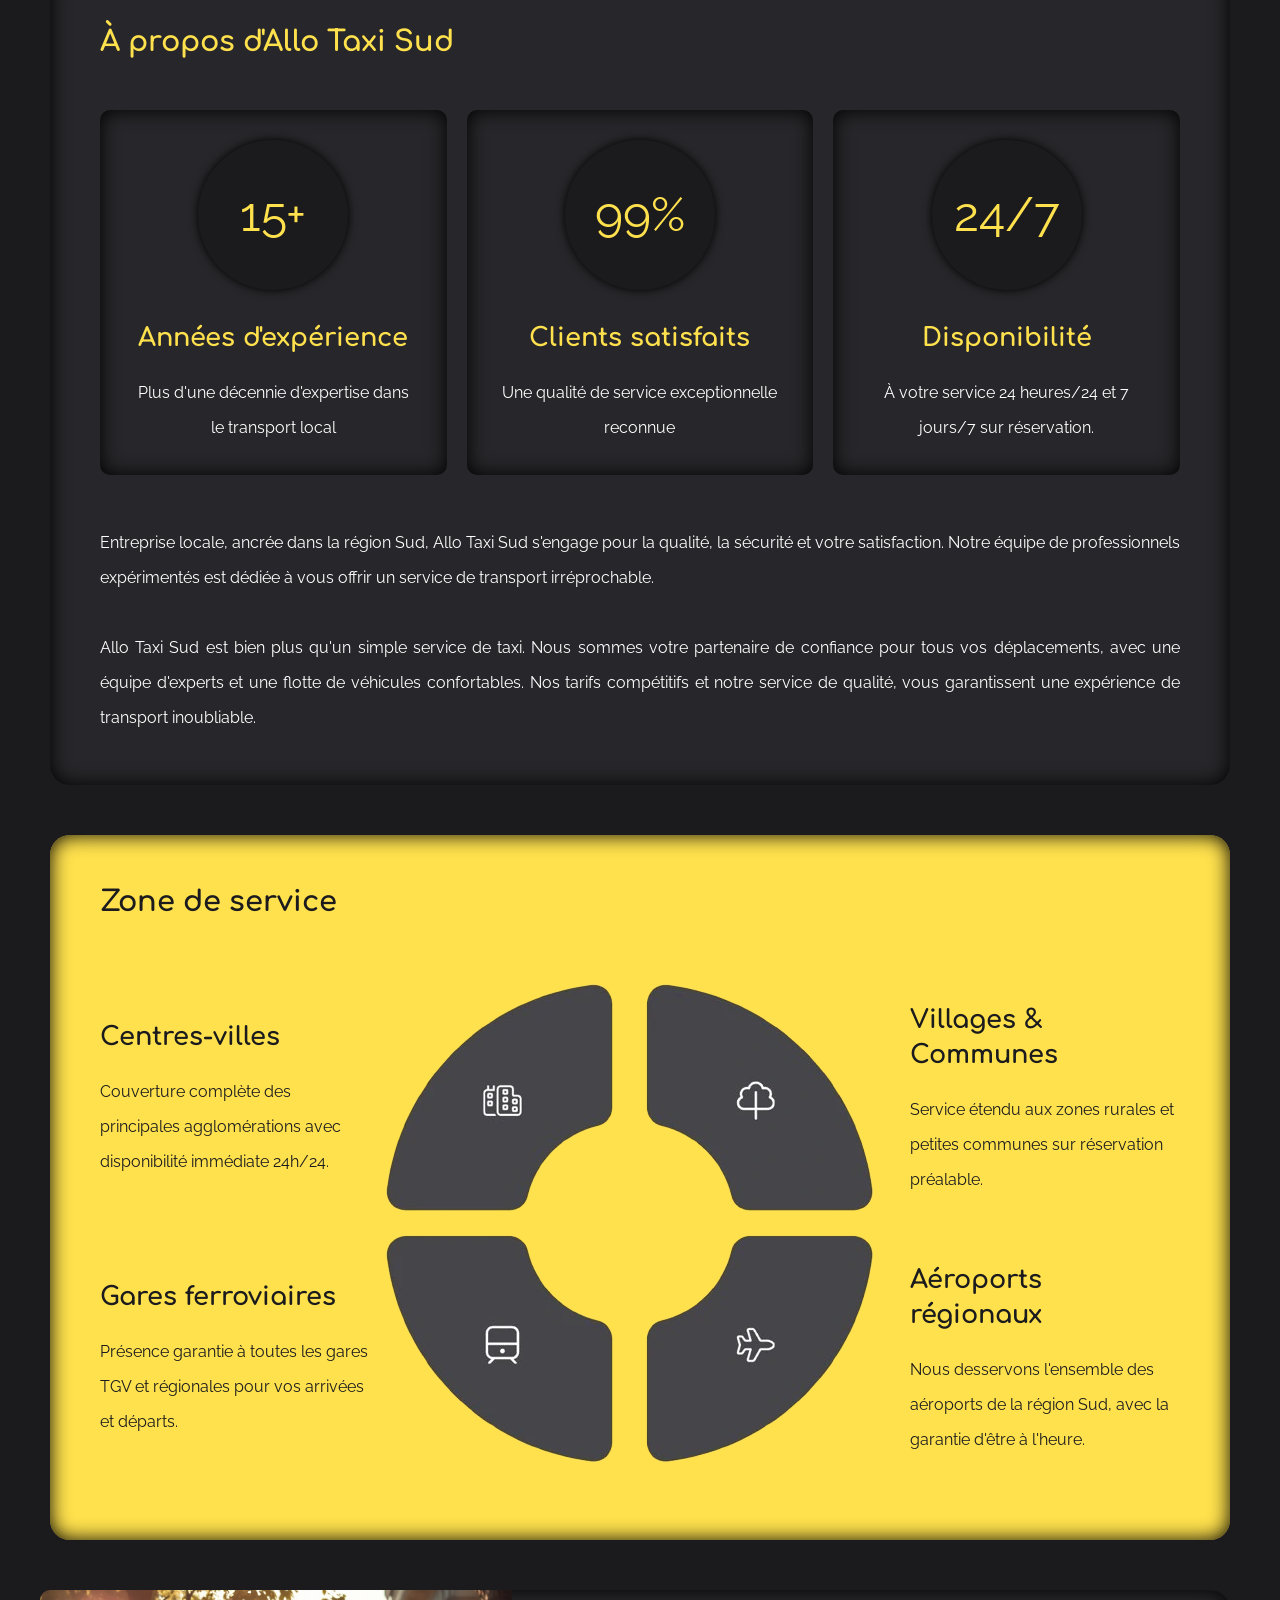
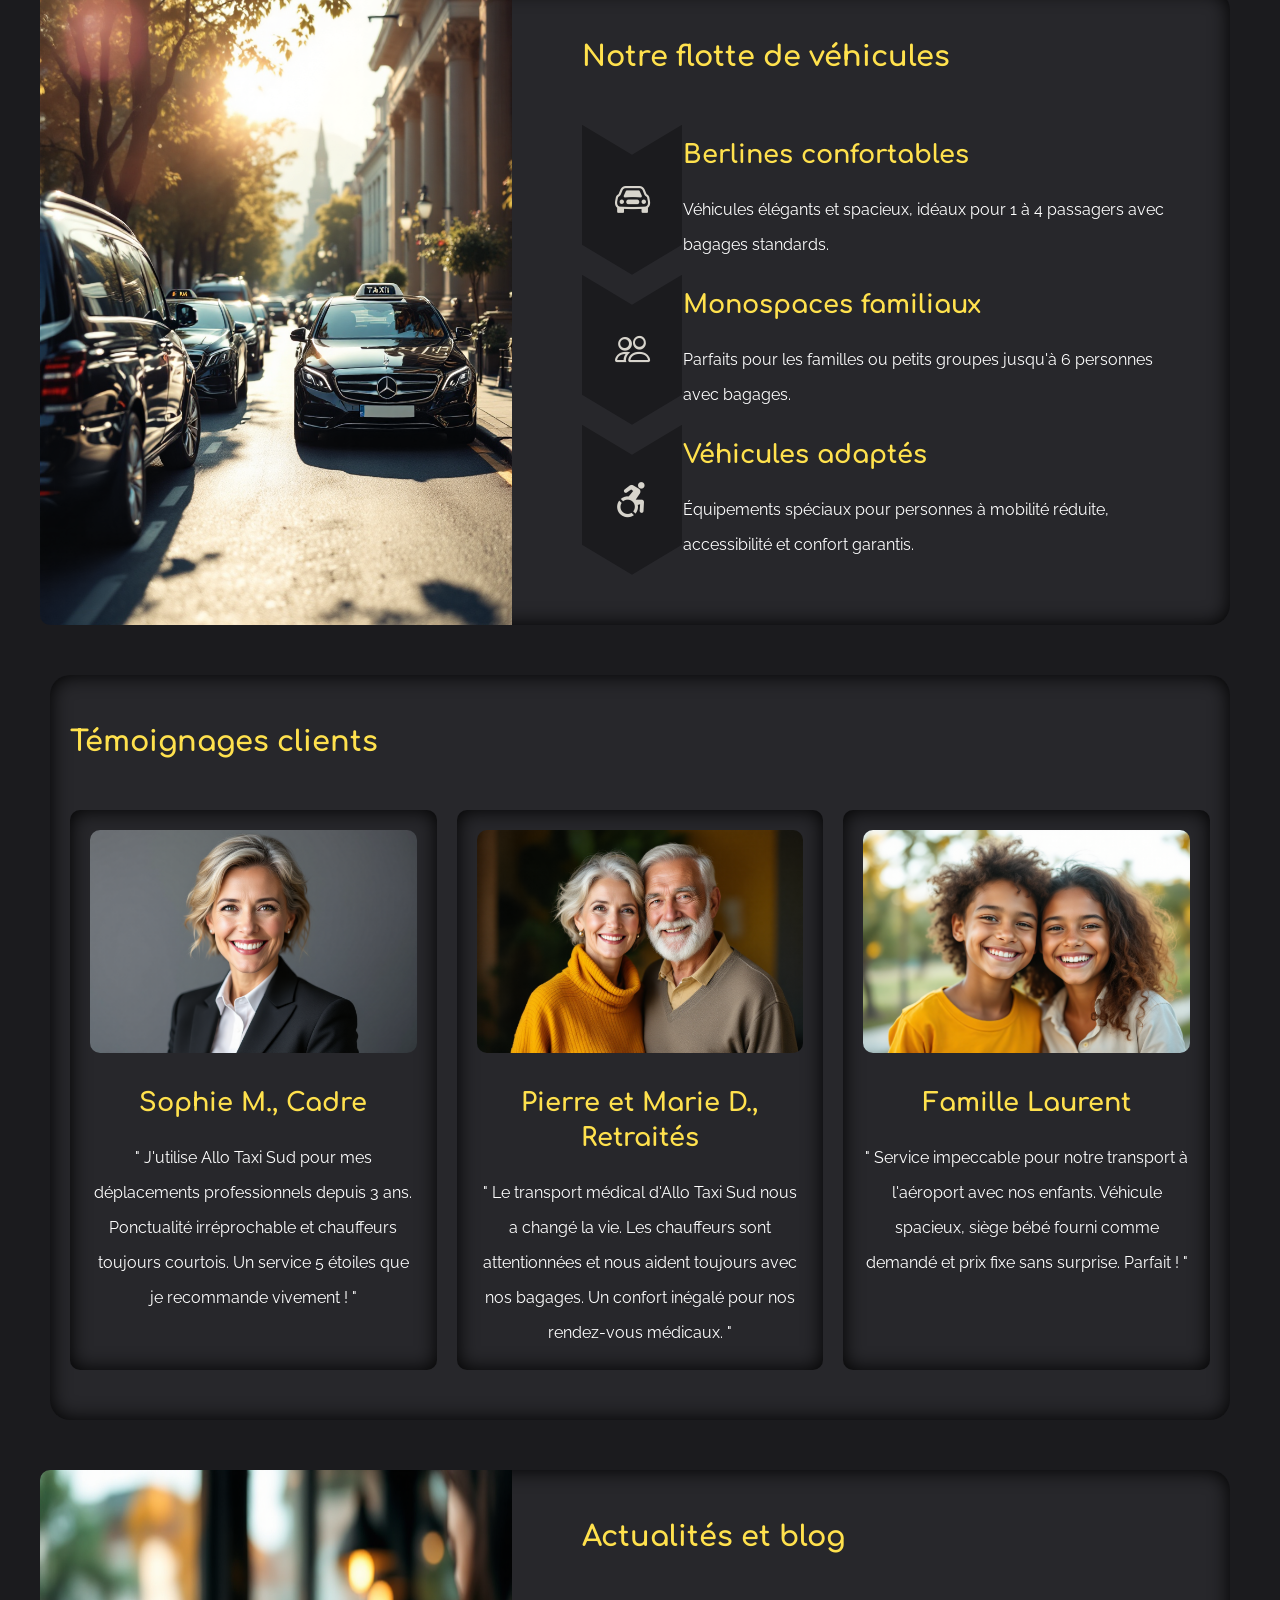
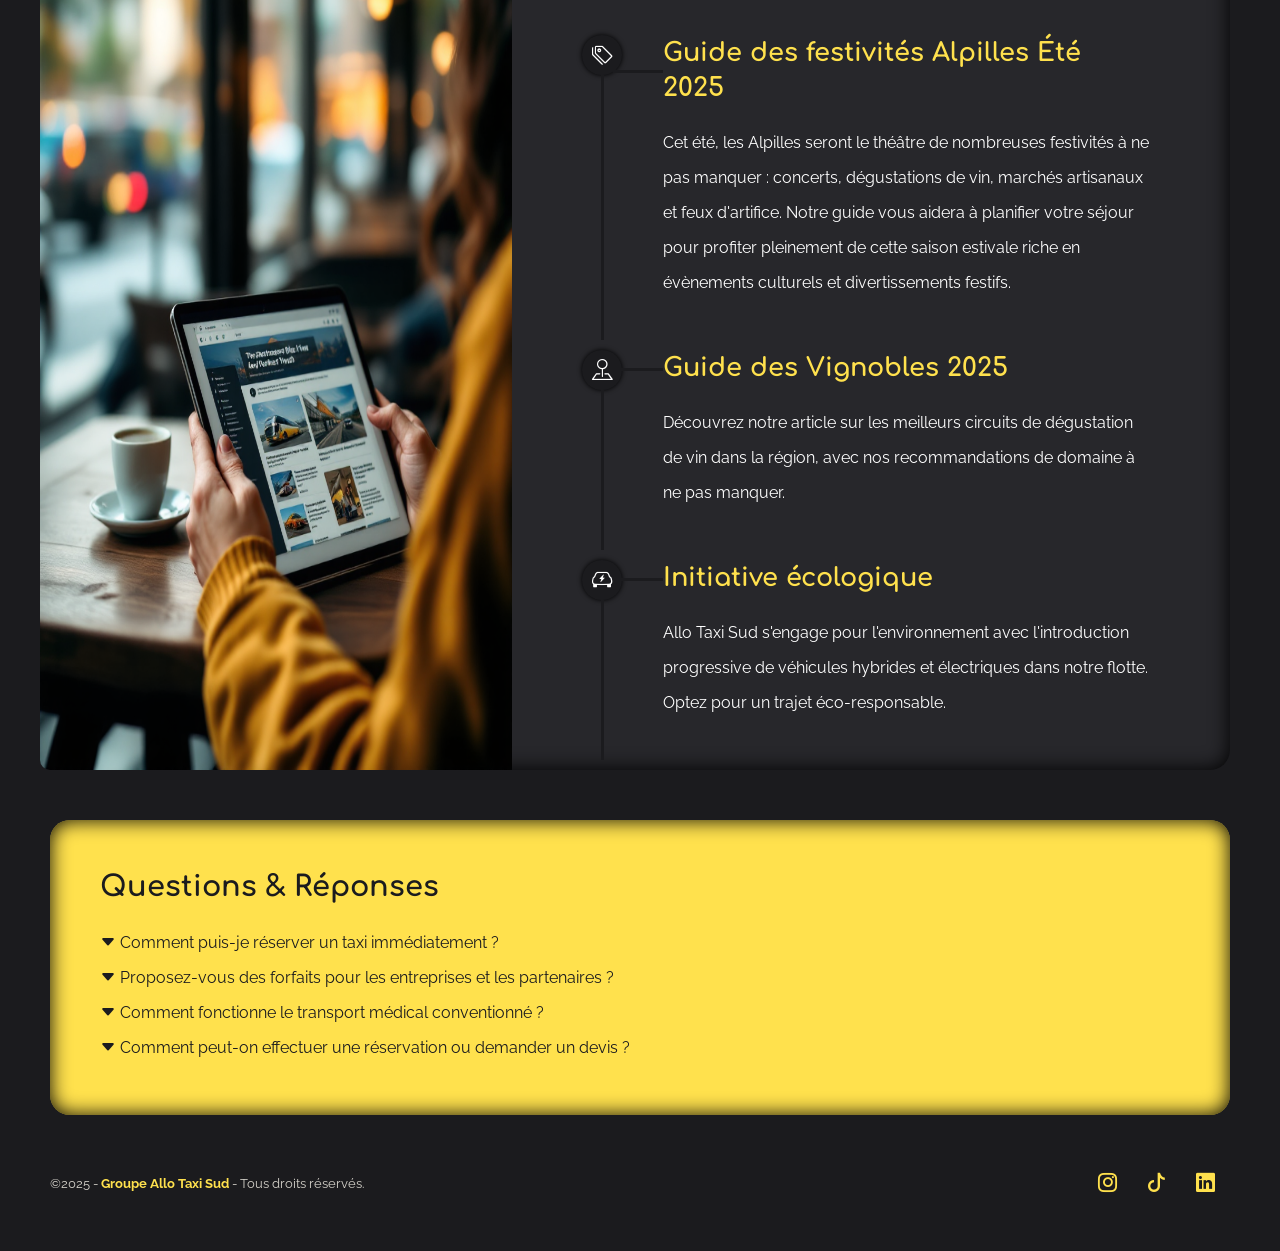
==== commit fff4f894: "correction" ====
--- a/index.html
+++ b/index.html
@@ -194,24 +194,30 @@
             <div class="item-reservation">
               <h3>Choisissez votre méthode</h3>
               <p>
-                Réservez en ligne via notre formulaire facile à utiliser ou
-                appelez notre centre d'appels disponible 24h/7j pour une
-                assistance personnalisée.
+                Réservez en ligne via
+                <strong
+                  ><a href="./demande-de-devis.html"
+                    >notre formulaire</a
+                  ></strong
+                >
+                facile à utiliser ou appelez notre centre d'appels disponible
+                24h/7j pour une assistance personnalisée au
+                <strong> <a href="tel:0667319832">06.67.31.98.32</a>. </strong>
               </p>
             </div>
             <div class="item-reservation">
               <h3>Indiquez vos détails</h3>
               <p>
-                Précisez vos adresses de départ et d'arrivée, la date, l'heure
-                et le nombre de passagers pour une organisation optimale de
-                votre trajet.
+                Précisez vos adresses de départ et d'arrivée, la date, l'heure,
+                le type de trajet (aller simple ou aller-retour) et le nombre de
+                passagers pour une organisation optimale de votre trajet.
               </p>
             </div>
             <div class="item-reservation">
-              <h3>Confirmation immédiate</h3>
-              <p>
-                Recevez une confirmation instantanée de votre réservation, avec
-                les détails de votre chauffeur et l'heure d'arrivée prévue.
+              <h3>Confirmation de prise en charge</h3>
+              <p>
+                Vous recevez une confirmation de votre réservation, avec les
+                détails de votre transport.
               </p>
             </div>
           </div>
@@ -234,7 +240,7 @@
           <div class="item-text">
             <span>24/7</span>
             <h3>Disponibilité</h3>
-            <p>À votre service à toute heure du jour et de la nuit</p>
+            <p>À votre service 24 heures/24 et 7 jours/7 sur réservation.</p>
           </div>
         </div>
         <div class="text">
@@ -380,9 +386,9 @@
               alt="Une cadre" />
             <h3>Sophie M., Cadre</h3>
             <p>
-              "J'utilise Allo Taxi Sud pour mes déplacements professionnels
+              " J'utilise Allo Taxi Sud pour mes déplacements professionnels
               depuis 3 ans. Ponctualité irréprochable et chauffeurs toujours
-              courtois. Un service 5 étoiles que je recommande vivement !"
+              courtois. Un service 5 étoiles que je recommande vivement ! "
             </p>
           </div>
           <div class="client-item">
@@ -392,9 +398,9 @@
               alt="Des retraités" />
             <h3>Pierre et Marie D., Retraités</h3>
             <p>
-              "Le transport médical d'Allo Taxi Sud nous a changé la vie. Les
+              " Le transport médical d'Allo Taxi Sud nous a changé la vie. Les
               chauffeurs sont attentionnées et nous aident toujours avec nos
-              bagages. Un confort inégalé pour nos rendez-vous médicaux."
+              bagages. Un confort inégalé pour nos rendez-vous médicaux. "
             </p>
           </div>
           <div class="client-item">
@@ -404,9 +410,9 @@
               alt="La famille Laurent" />
             <h3>Famille Laurent</h3>
             <p>
-              "Service impeccable pour notre transport à l'aéroport avec nos
+              " Service impeccable pour notre transport à l'aéroport avec nos
               enfants. Véhicule spacieux, siège bébé fourni comme demandé et
-              prix fixe sans surprise. Parfait !"
+              prix fixe sans surprise. Parfait ! "
             </p>
           </div>
         </div>
--- a/assets/styles/index.css
+++ b/assets/styles/index.css
@@ -312,6 +312,18 @@
 .cta p {
   margin-bottom: 50px;
 }
+@media screen and (max-width: 1100px) {
+  .cta p {
+    margin-bottom: 30px;
+  }
+}
+@media screen and (max-width: 1100px) {
+  .cta a {
+    display: block;
+    font-size: 0.9rem;
+    margin: 20px 0;
+  }
+}
 
 .button-simple {
   padding: 10px 20px;
@@ -398,6 +410,11 @@
   align-items: center;
   color: #ffe14d;
 }
+@media screen and (max-width: 1100px) {
+  .title-page {
+    text-align: center;
+  }
+}
 
 .intro {
   width: 80%;
@@ -465,8 +482,12 @@
   padding-bottom: 0;
 }
 .home #hero a {
-  display: block;
   text-align: center;
+}
+@media screen and (max-width: 1100px) {
+  .home #hero a {
+    display: block;
+  }
 }
 .home #hero a:nth-of-type(2) {
   margin-top: 20px;
@@ -533,7 +554,6 @@
 .home #tarifs-et-forfaits .grid-tarif div {
   display: flex;
   flex-direction: column;
-  justify-content: center;
   align-items: center;
   padding: 30px;
   border-radius: 10px;
@@ -550,7 +570,6 @@
 }
 .home #tarifs-et-forfaits .grid-tarif div p {
   padding-bottom: 0;
-  text-align: justify;
 }
 @media screen and (max-width: 1100px) {
   .home #tarifs-et-forfaits .grid-tarif div p {
@@ -885,12 +904,24 @@
   margin: 50px;
   gap: 20px;
 }
+@media screen and (max-width: 1100px) {
+  #demande-de-devis #demande-grid {
+    grid-template-columns: 1fr;
+    margin: 10px;
+  }
+}
 #demande-de-devis #demande-grid section {
   margin: 0 !important;
 }
 #demande-de-devis form {
   padding: 0 50px 20px;
   border-radius: 10px;
+}
+@media screen and (max-width: 1100px) {
+  #demande-de-devis form {
+    padding: 0 20px;
+    text-align: center;
+  }
 }
 #demande-de-devis form .form-step {
   display: none;
@@ -903,6 +934,11 @@
   color: #000;
   display: block;
   padding: 10px 0;
+}
+@media screen and (max-width: 1100px) {
+  #demande-de-devis form label {
+    padding: 20px 0 10px;
+  }
 }
 #demande-de-devis form input,
 #demande-de-devis form select,
@@ -997,13 +1033,30 @@
   justify-content: center;
   align-items: center;
 }
+@media screen and (max-width: 1100px) {
+  .articles .menu-villes ul {
+    display: block;
+  }
+}
 .articles .menu-villes ul li {
   list-style: none;
+}
+@media screen and (max-width: 1100px) {
+  .articles .menu-villes ul li {
+    margin: 10px;
+    text-align: center;
+  }
 }
 .articles .menu-villes ul li a {
   padding: 10px 20px;
   margin: 0 10px;
 }
+@media screen and (max-width: 1100px) {
+  .articles .menu-villes ul li a {
+    font-size: 0.9rem;
+    text-align: center;
+  }
+}
 .articles ul li {
   list-style-position: inside;
 }
@@ -1014,8 +1067,18 @@
   padding: 50px 0;
   margin: 0;
 }
+@media screen and (max-width: 1100px) {
+  .articles h3 {
+    text-align: center;
+  }
+}
 .articles h3:first-of-type {
   padding: 0 0 50px;
+}
+@media screen and (max-width: 1100px) {
+  .articles p {
+    text-align: left;
+  }
 }
 .articles .grid-events {
   display: grid;
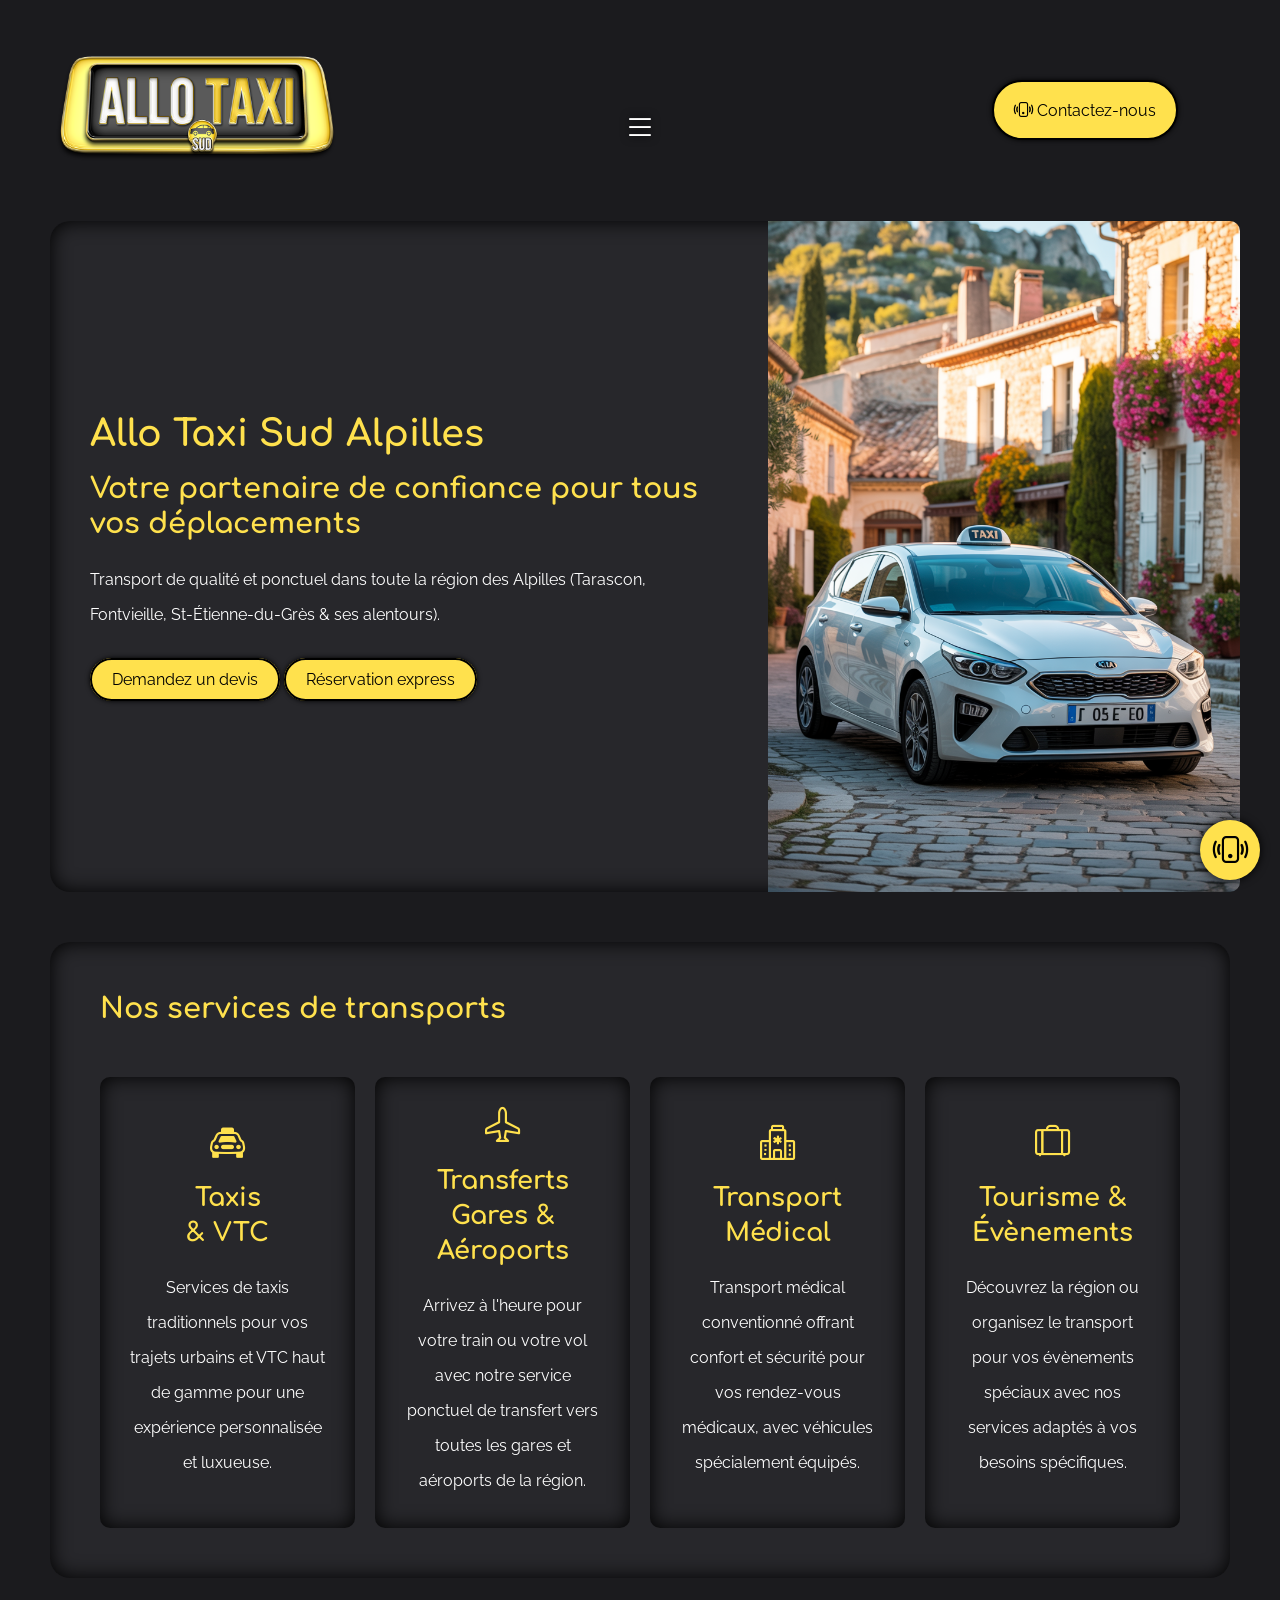
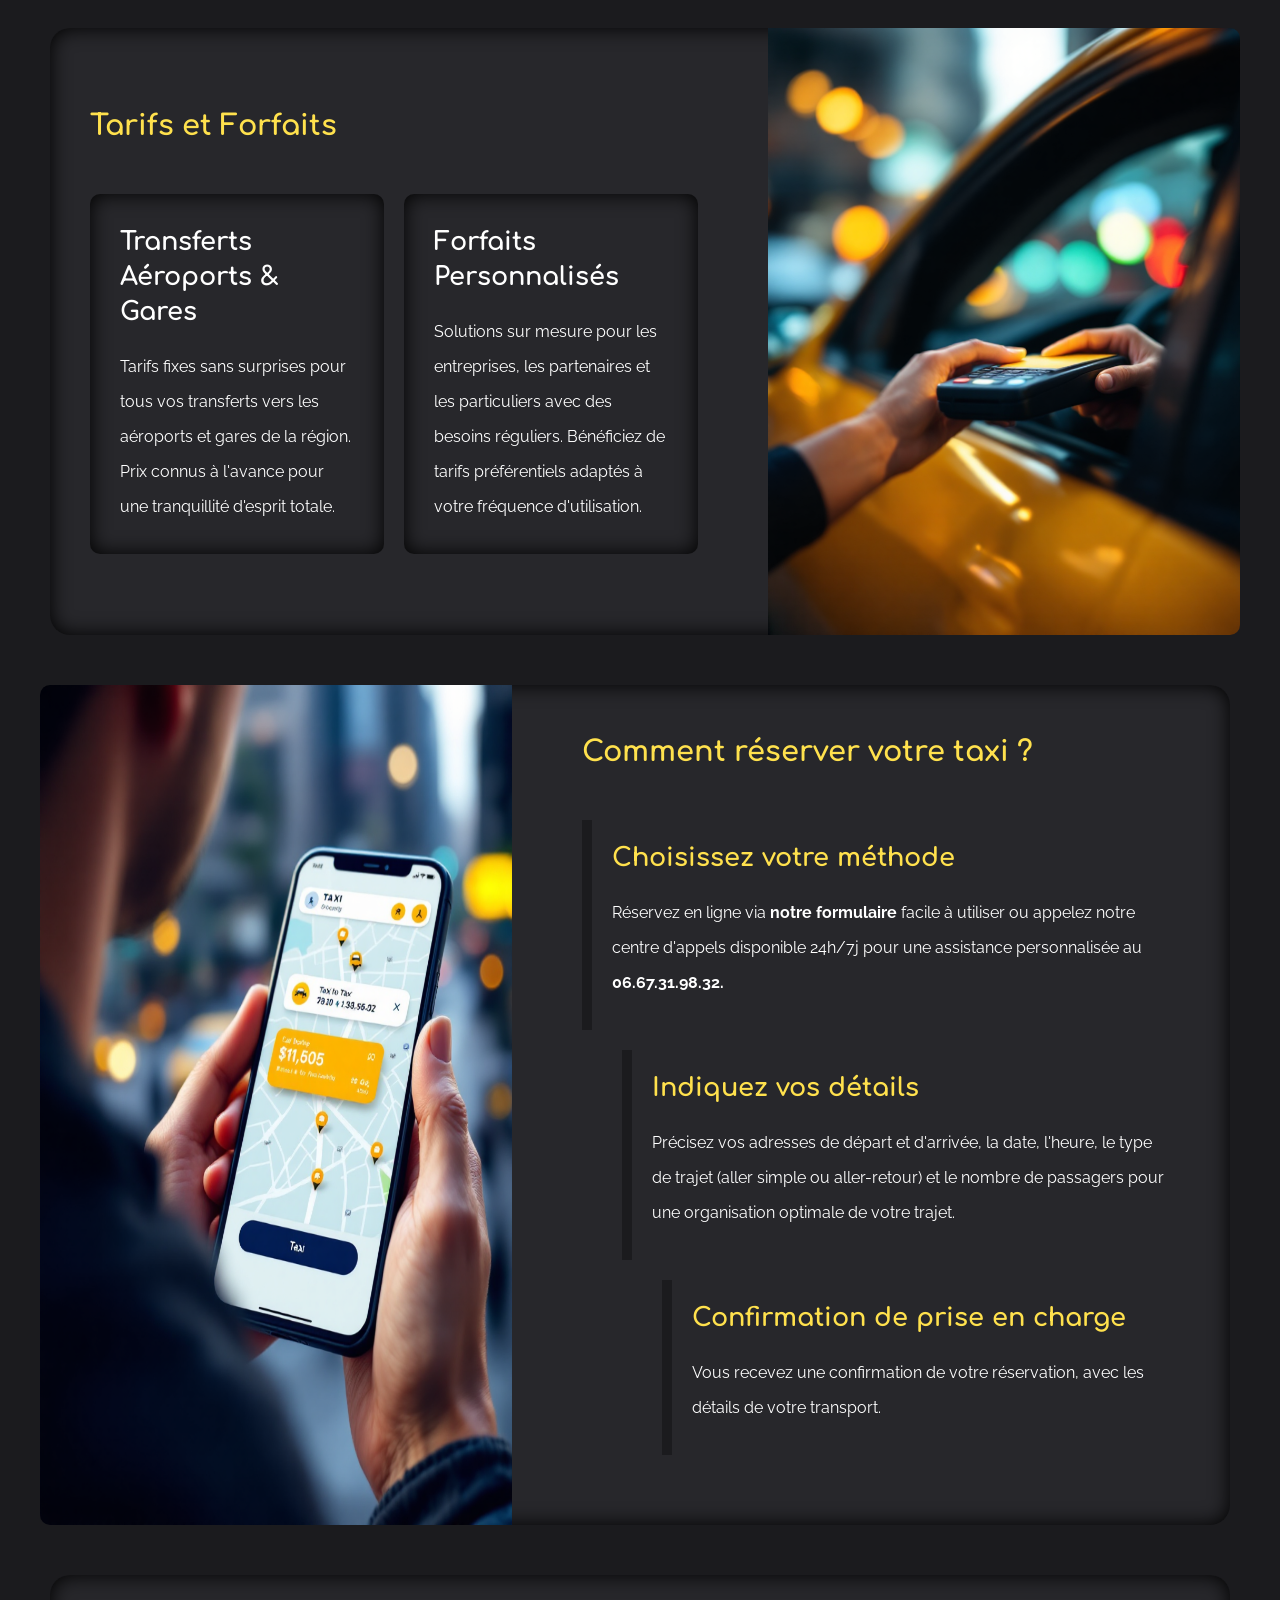
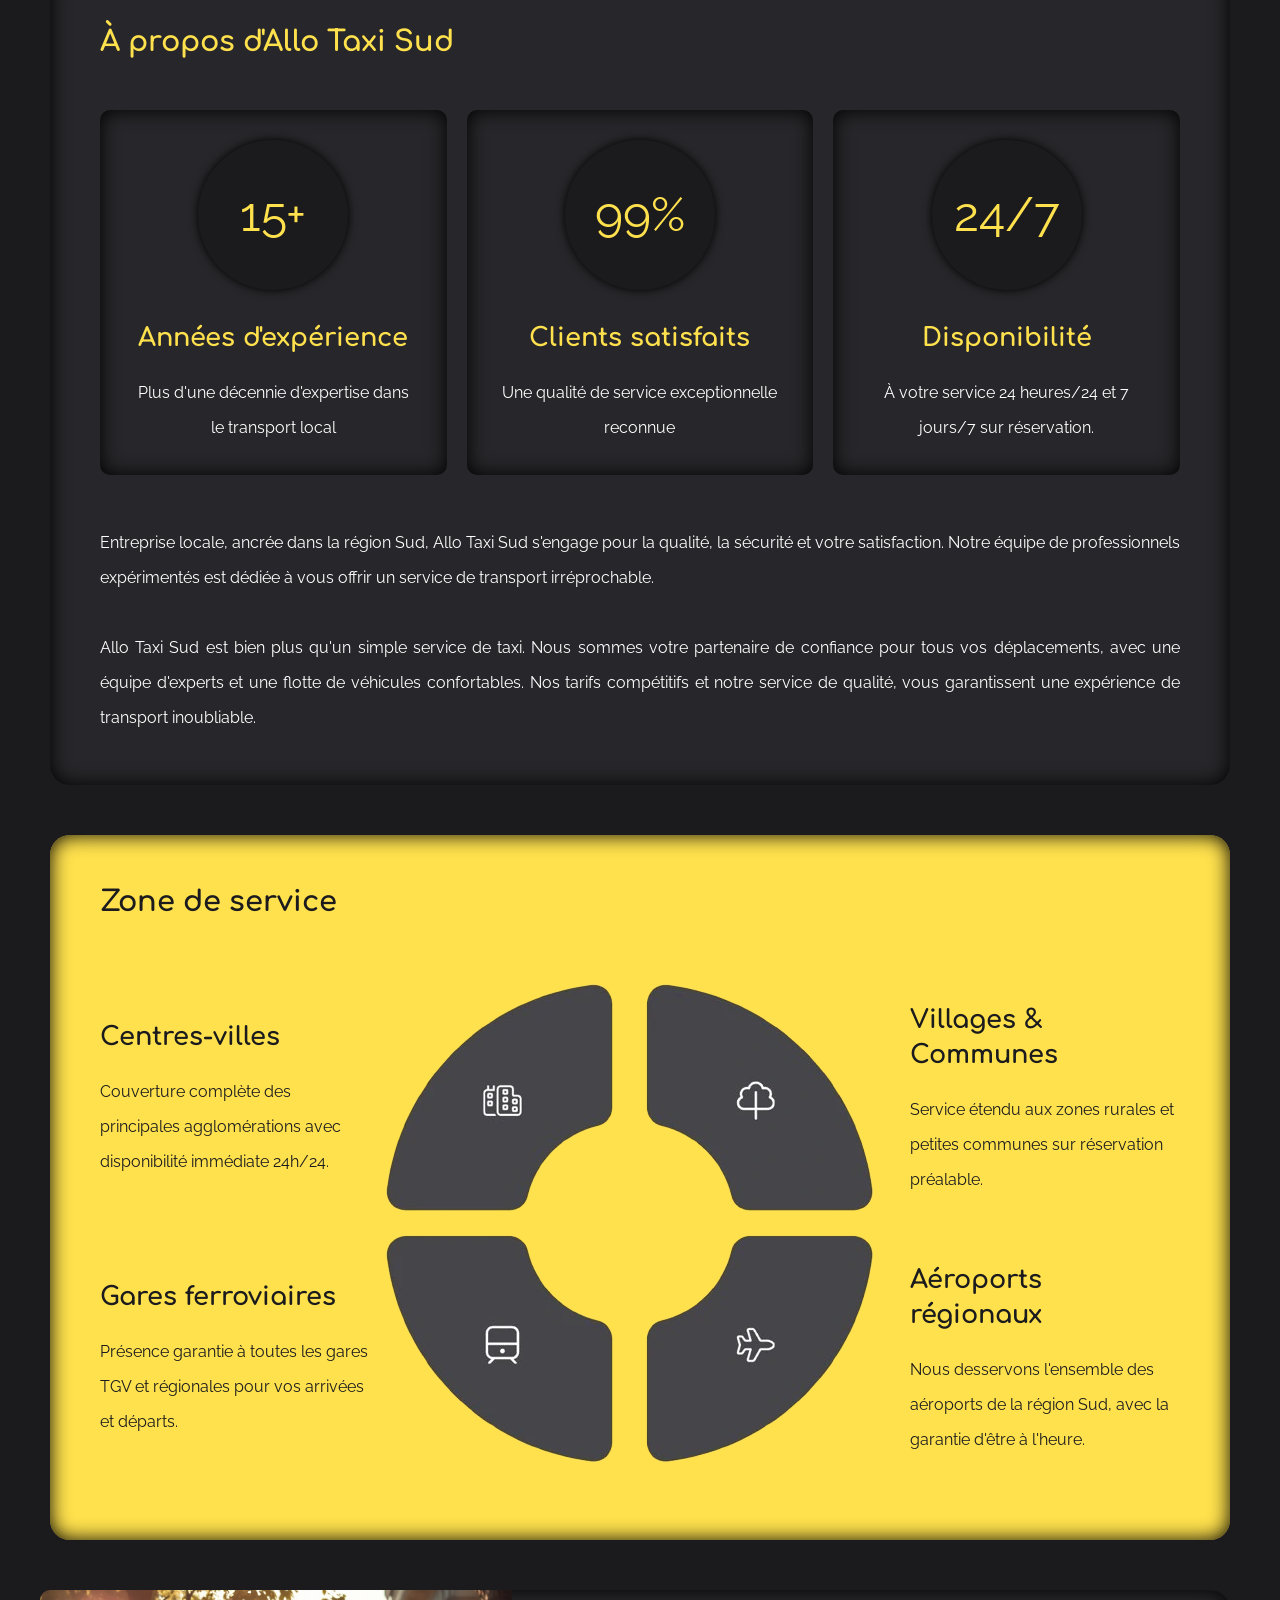
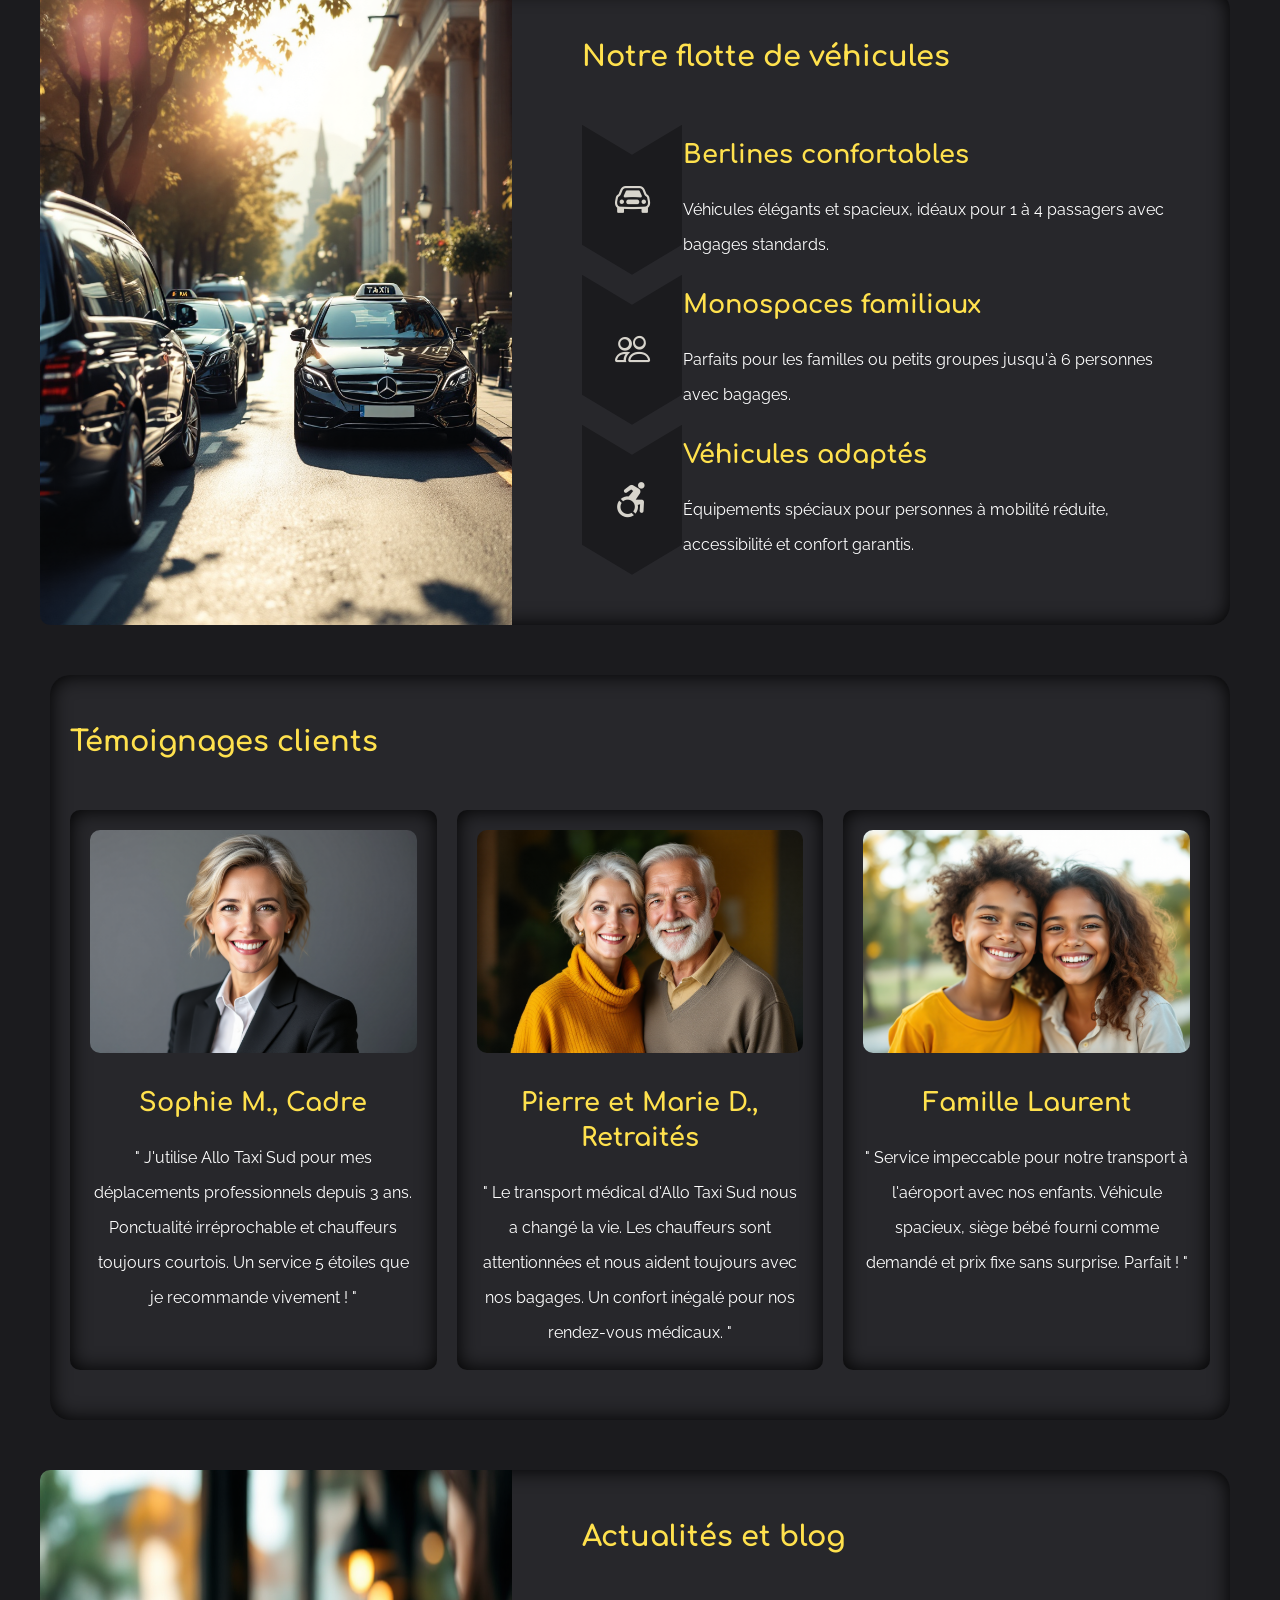
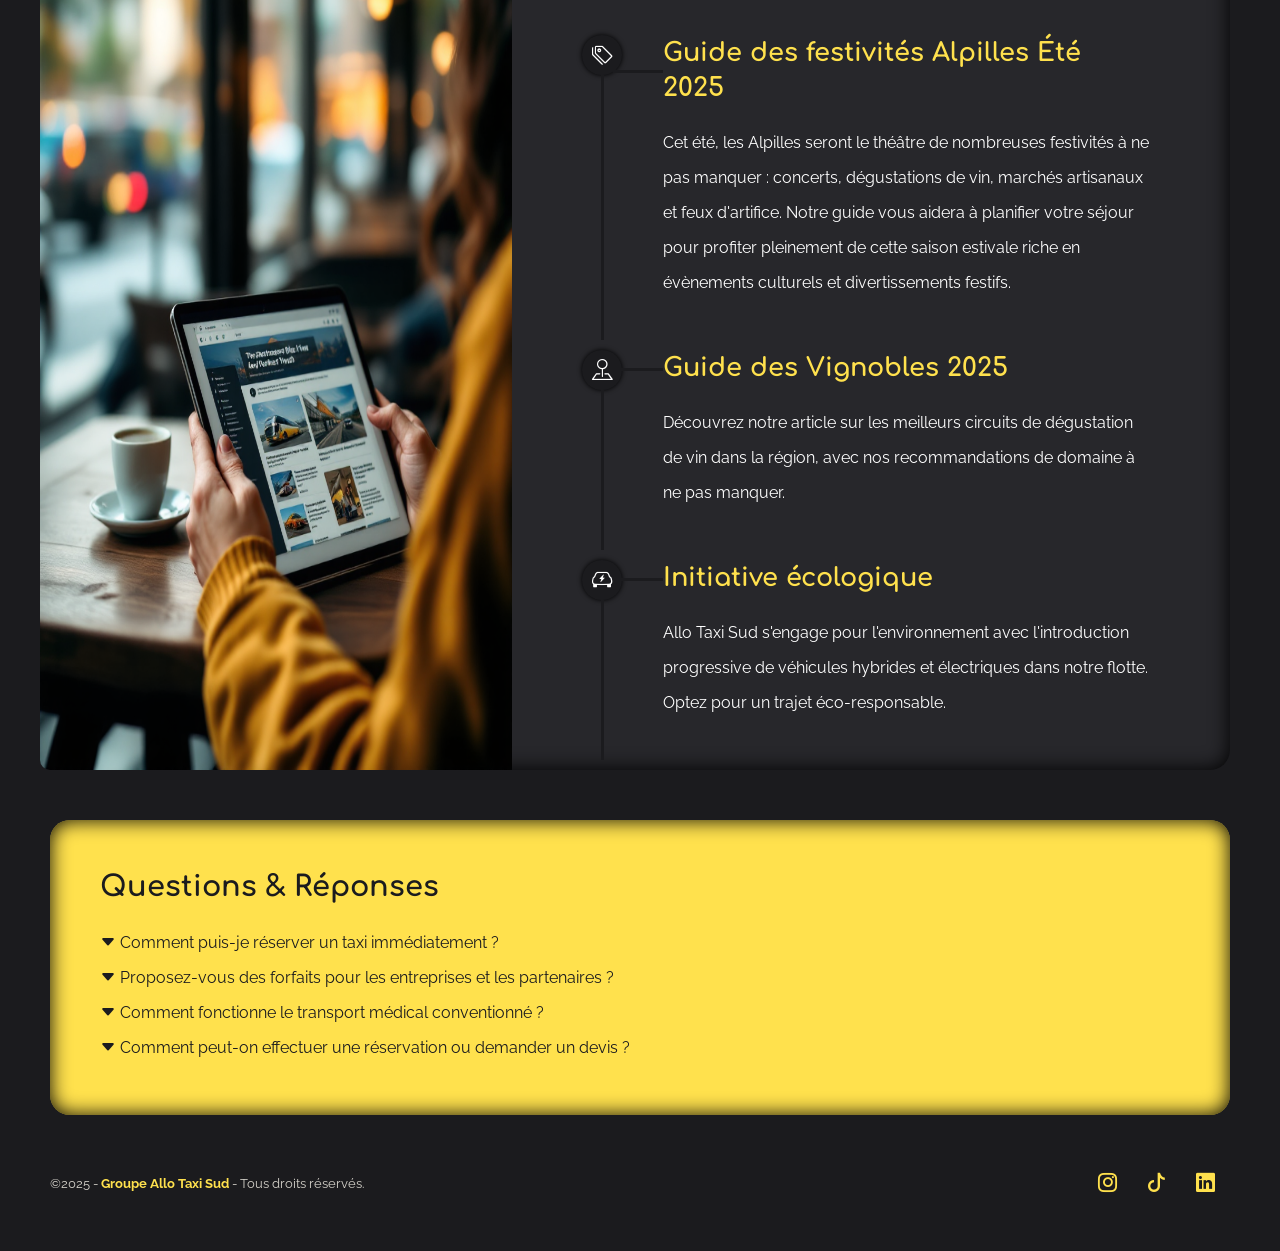
==== commit 91649e93: "add icon app" ====
--- a/index.html
+++ b/index.html
@@ -24,6 +24,15 @@
       rel="shortcut icon"
       href="./assets/images/allo-taxi-favicon.png"
       type="image/png" />
+
+    <!-- Icône pour les raccourcis sur l'écran d'accueil (Apple) -->
+    <link rel="apple-touch-icon" href="./assets/images/allo-taxi-favicon.ico" />
+
+    <!-- Icône pour Android (via Web App Manifest si PWA) -->
+    <link
+      rel="icon"
+      sizes="192x192"
+      href="./assets/images/allo-taxi-favicon.ico" />
 
     <!-- Open Graph (Facebook & LinkedIn) -->
     <meta
--- a/assets/styles/index.css
+++ b/assets/styles/index.css
@@ -194,7 +194,7 @@
 }
 header .button-header {
   display: flex;
-  justify-content: end;
+  justify-content: center;
   align-items: center;
 }
 @media screen and (max-width: 900px) {
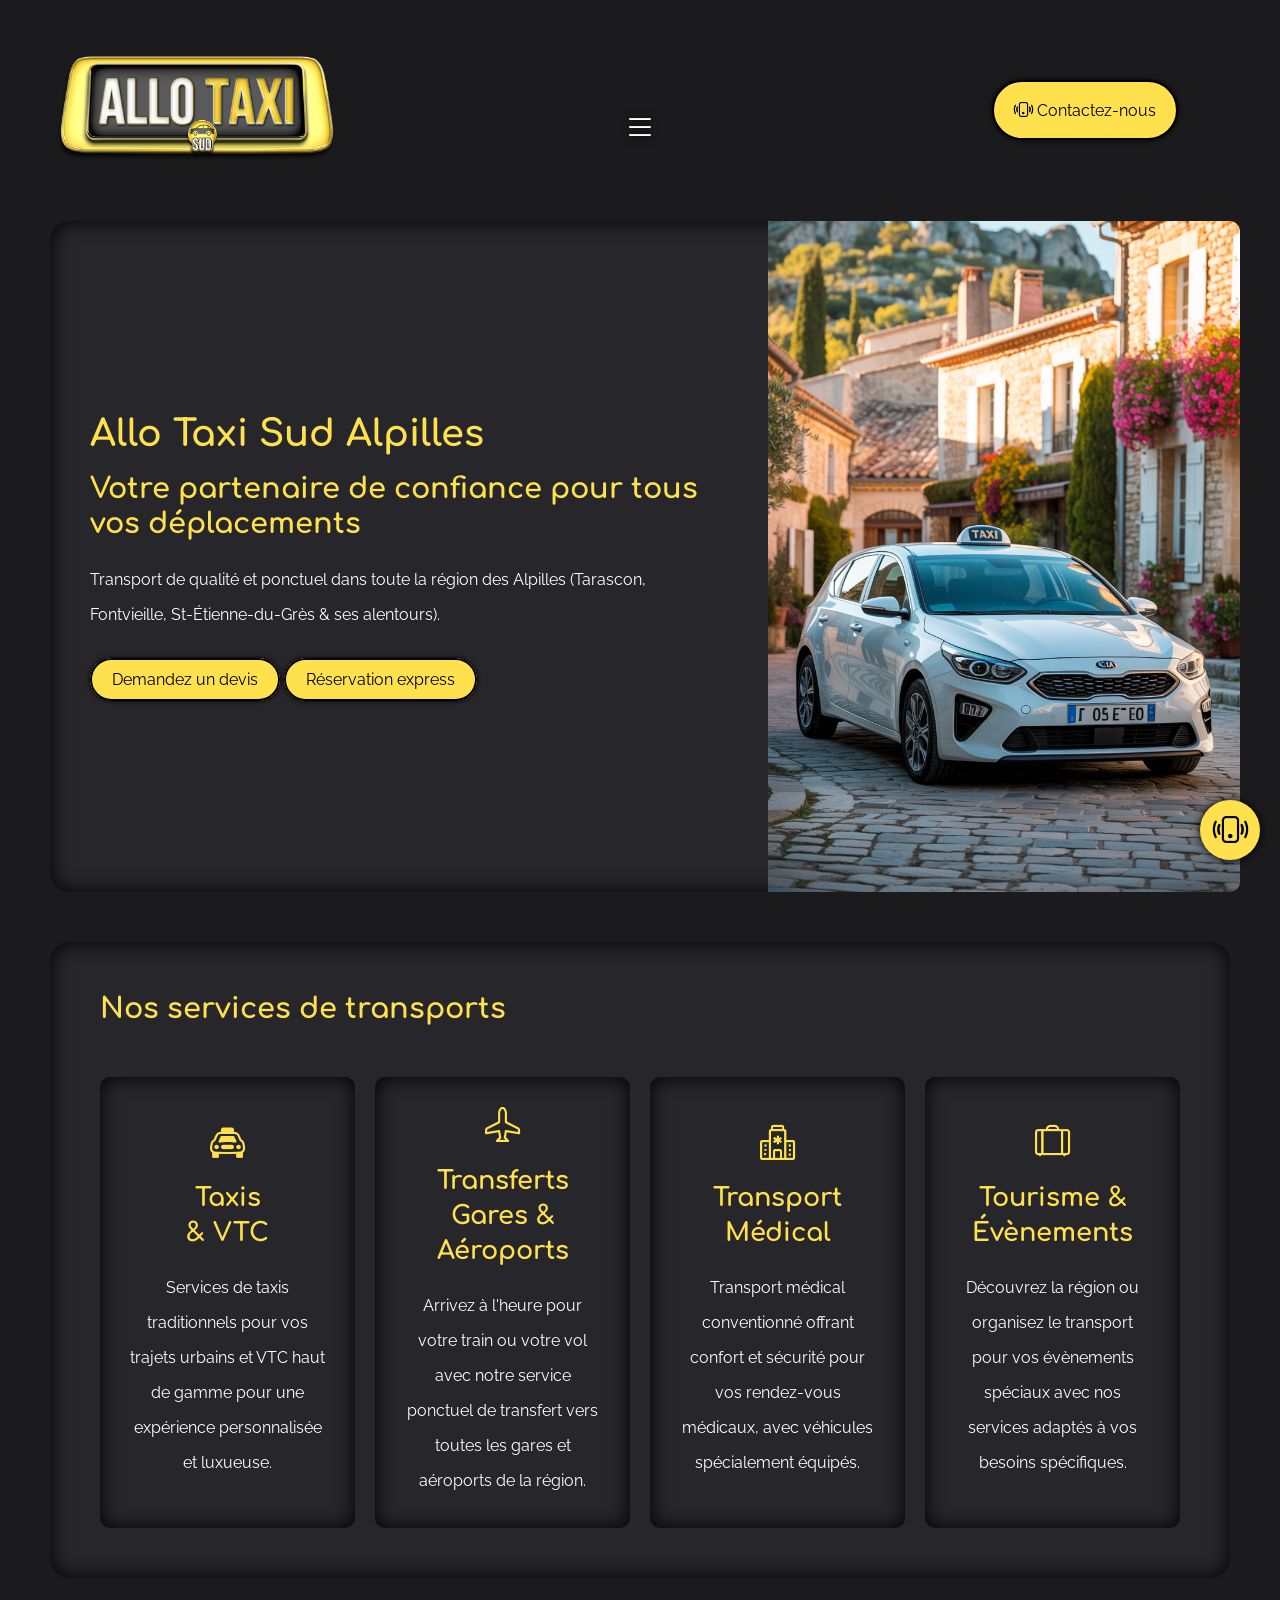
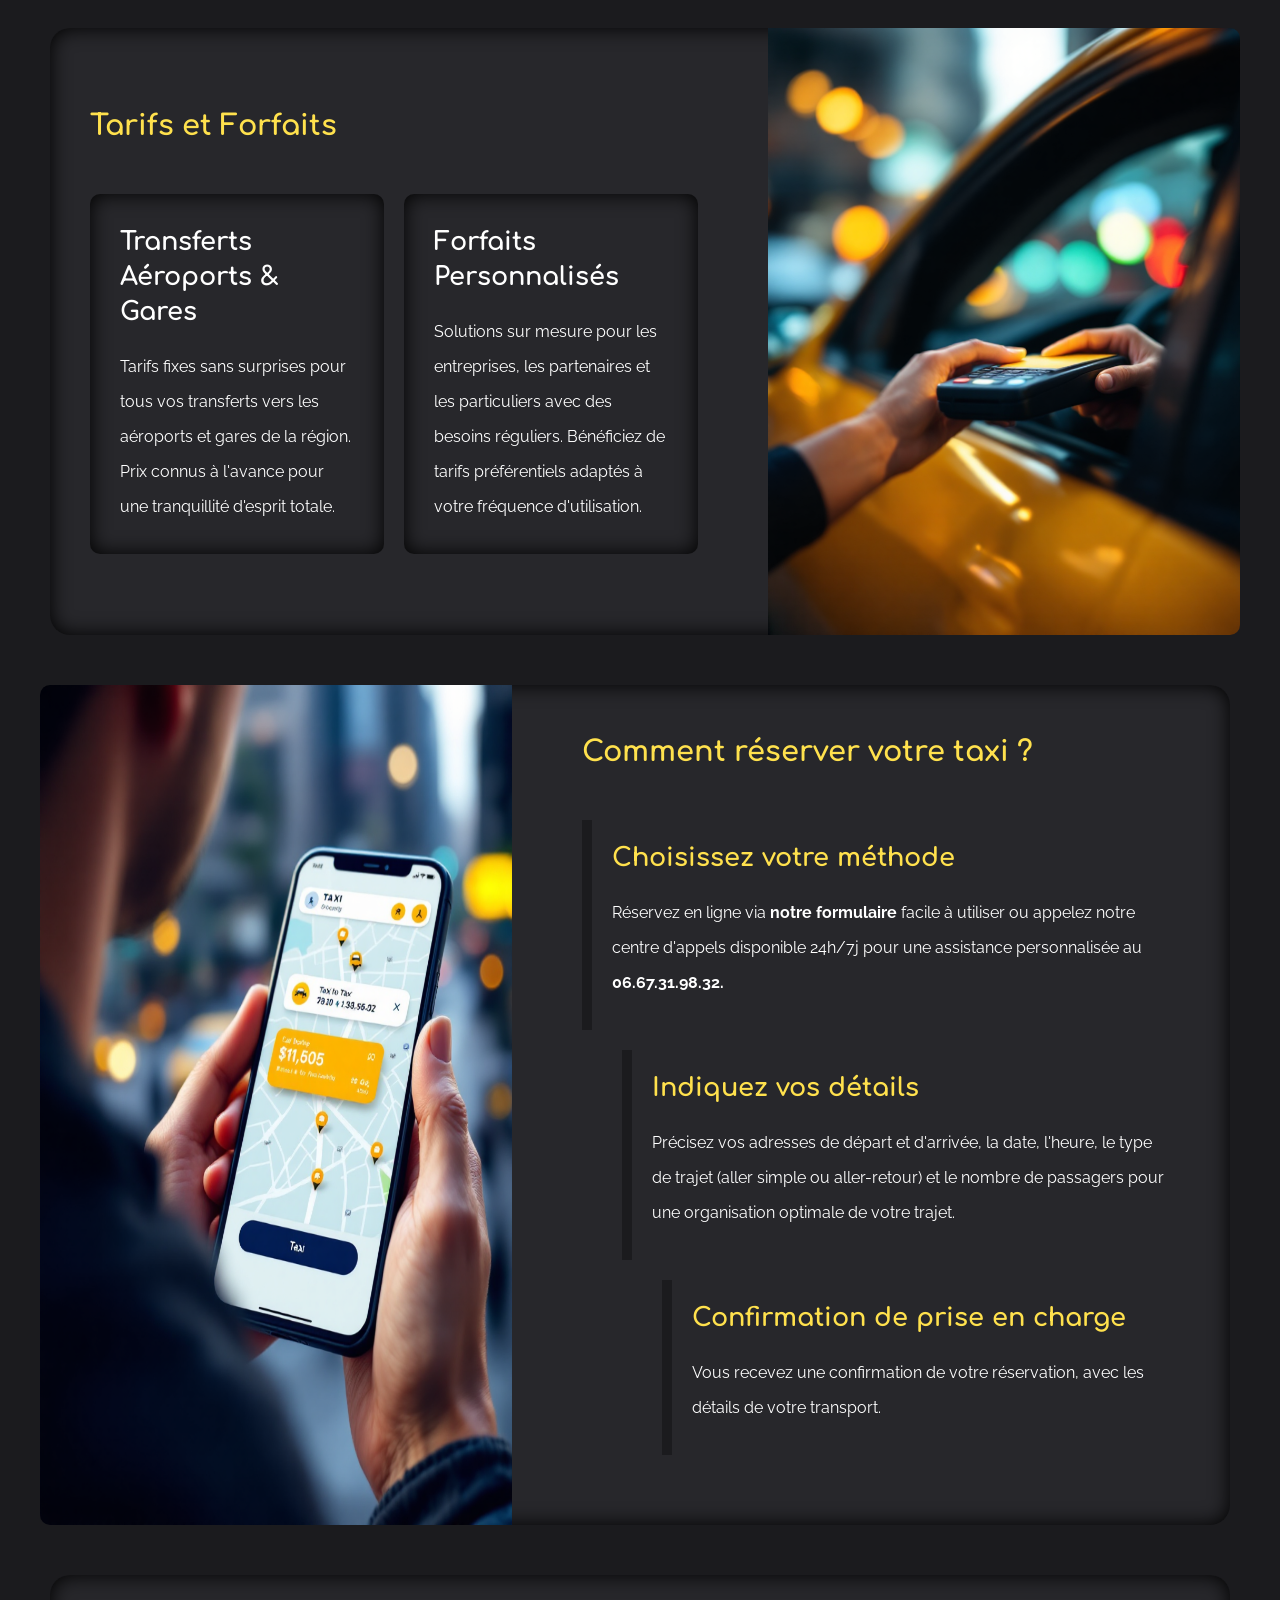
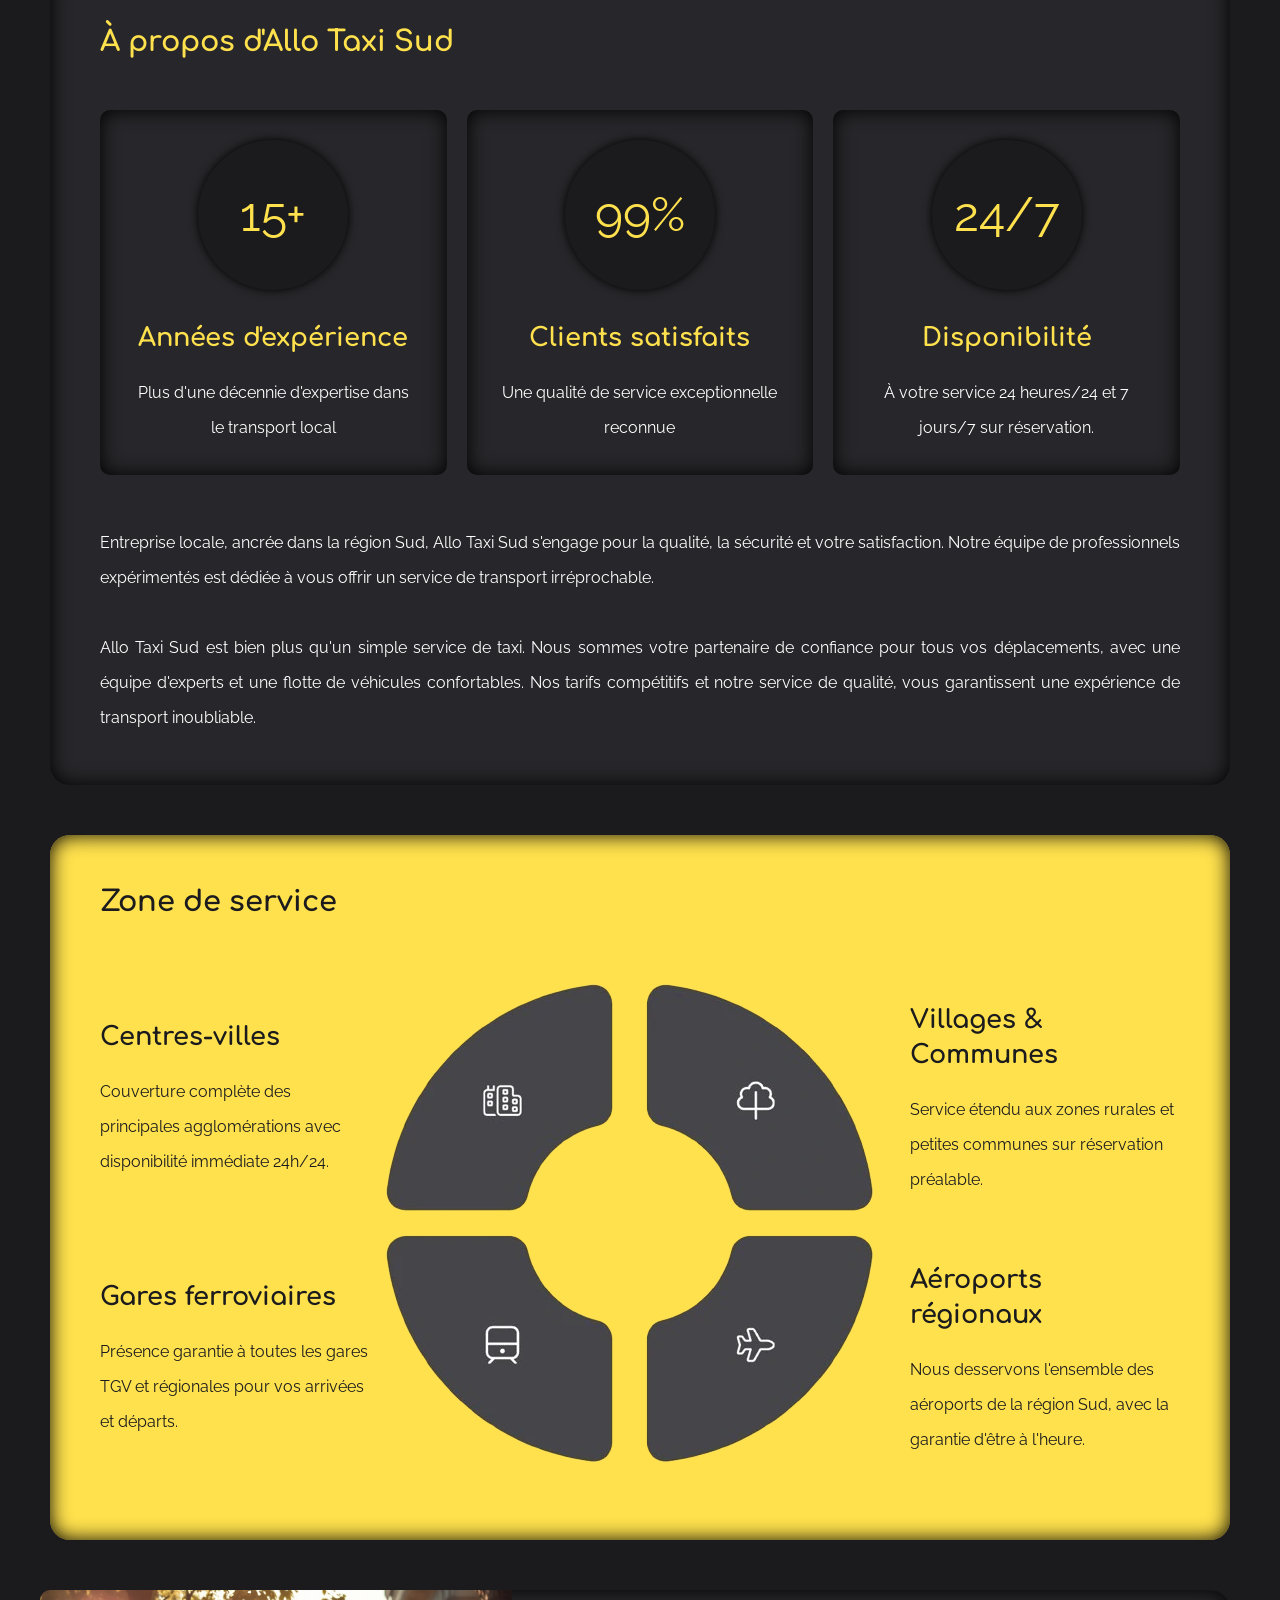
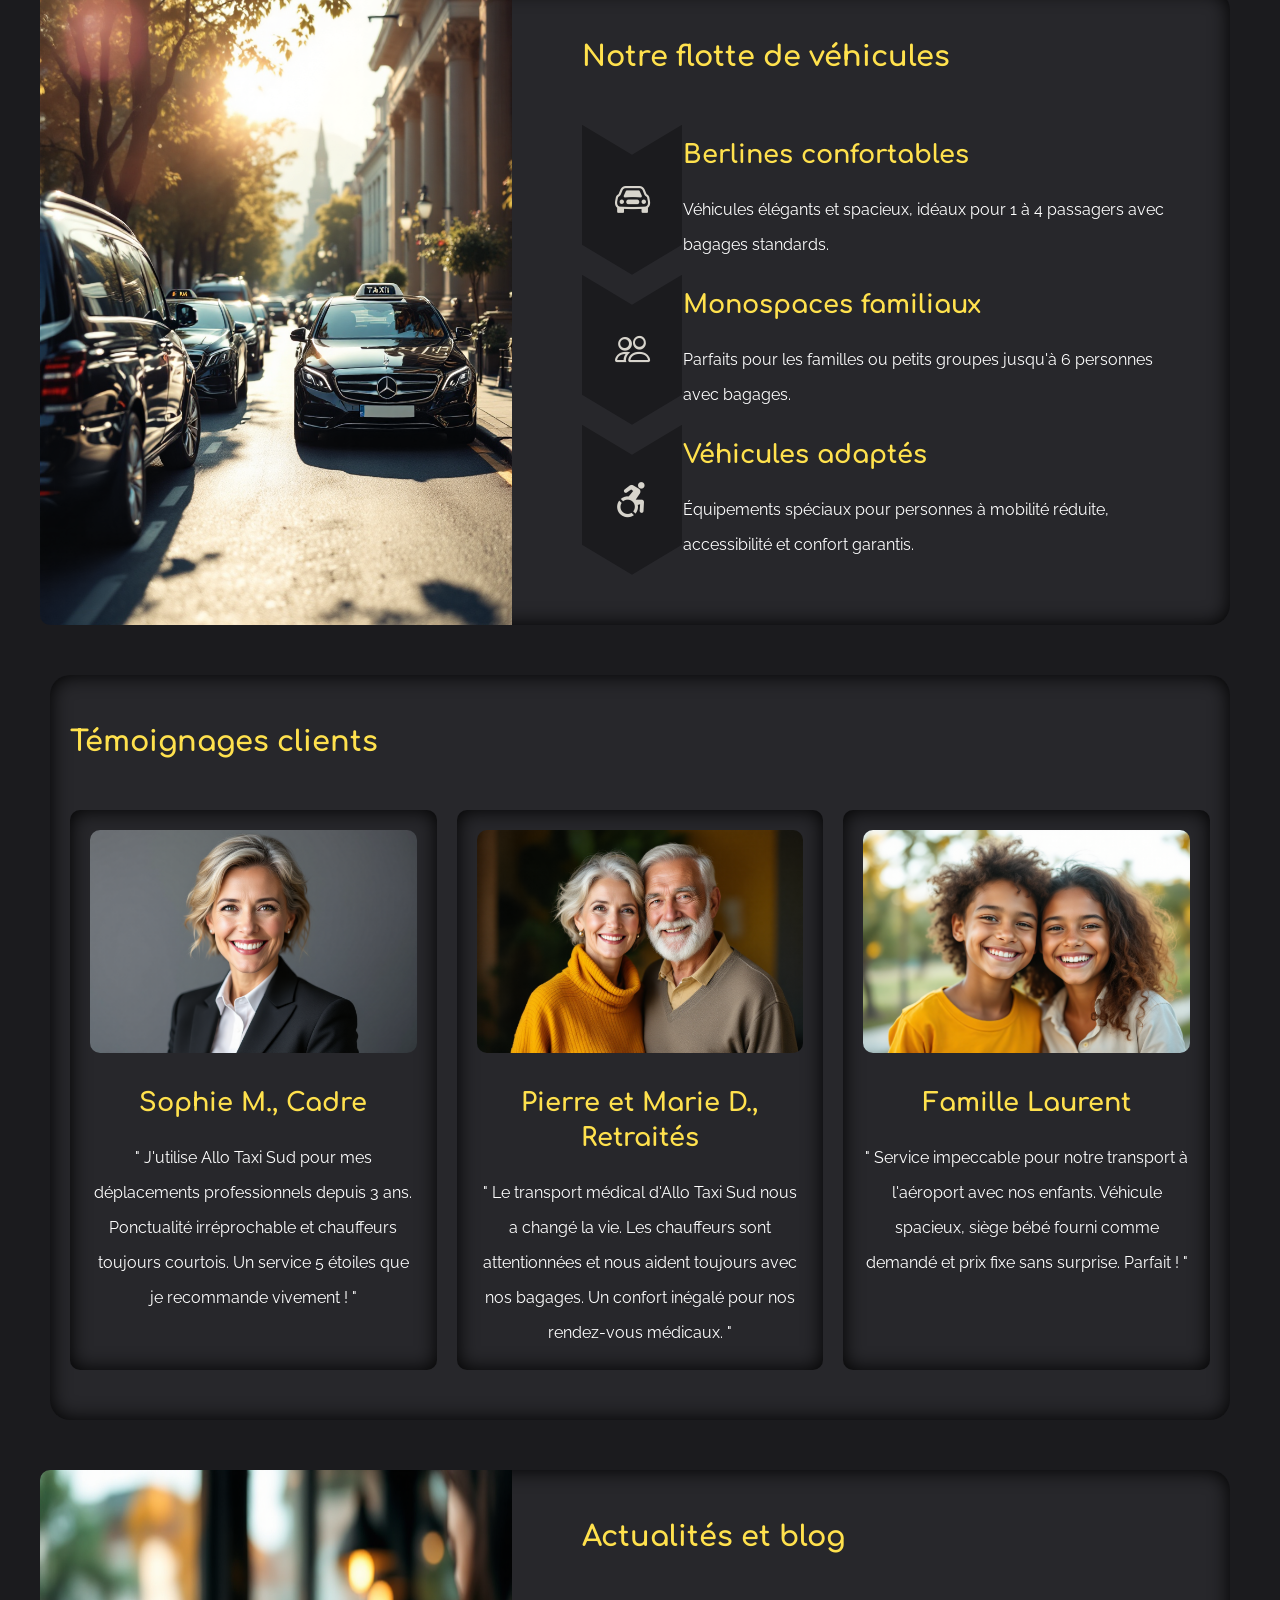
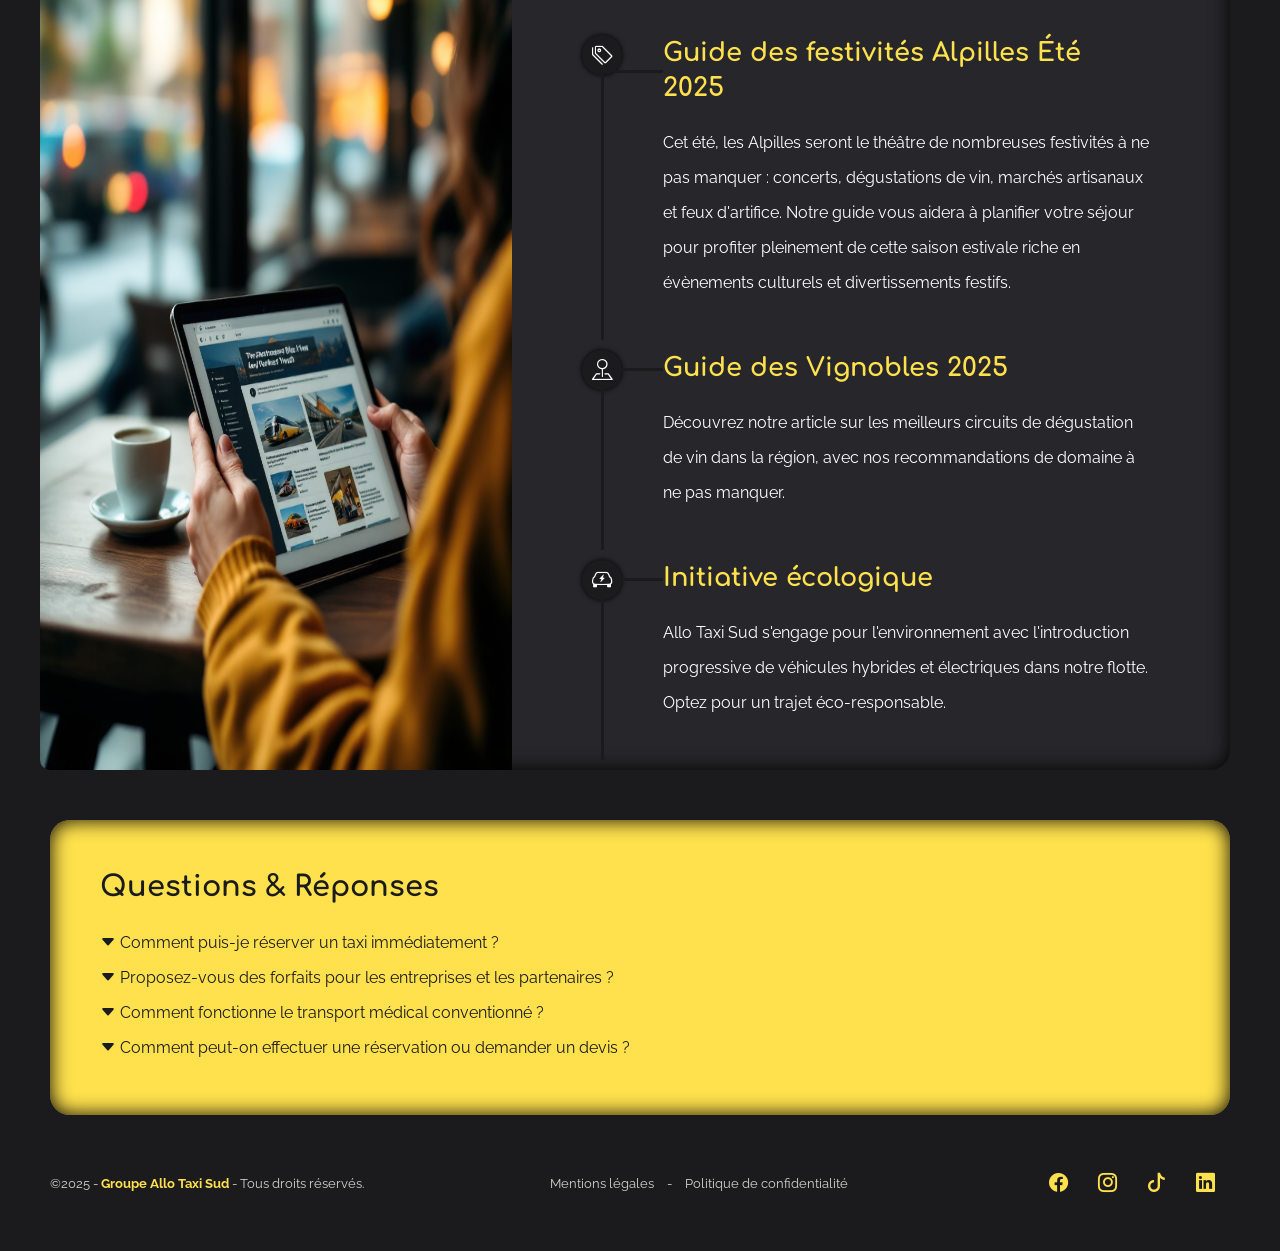
==== commit 60160d11: "correction footer" ====
--- a/index.html
+++ b/index.html
@@ -6,7 +6,7 @@
 
     <!-- Titre et description -->
     <title>
-      Allo Taxi Sud Alpilles – Taxi 7j/7 dans les Alpilles & environs
+      Allo Taxi Sud Alpilles | Taxi 7j/7 dans les Alpilles & environs
     </title>
     <meta
       name="description"
@@ -22,8 +22,8 @@
     <!-- Favicon -->
     <link
       rel="shortcut icon"
-      href="./assets/images/allo-taxi-favicon.png"
-      type="image/png" />
+      href="./assets/images/allo-taxi-favicon.ico"
+      type="image/ico" />
 
     <!-- Icône pour les raccourcis sur l'écran d'accueil (Apple) -->
     <link rel="apple-touch-icon" href="./assets/images/allo-taxi-favicon.ico" />
@@ -37,7 +37,7 @@
     <!-- Open Graph (Facebook & LinkedIn) -->
     <meta
       property="og:title"
-      content="Allo Taxi Sud Alpilles – Taxi 7j/7 Tarascon, Fontvieille, Saint-Étienne-du-Grès et les Alpilles" />
+      content="Allo Taxi Sud Alpilles | Taxi 7j/7 Tarascon, Fontvieille, Saint-Étienne-du-Grès et les Alpilles" />
     <meta
       property="og:description"
       content="Transport de qualité 24h/24 et 7j/7 sur réservation dans les Alpilles : Taxis, transferts aéroports, gares, tourisme, évènements, transport médical." />
@@ -45,20 +45,20 @@
     <meta property="og:url" content="https://www.allo-taxi-sud-alpilles.com/" />
     <meta
       property="og:image"
-      content="https://www.allo-taxi-sud-alpilles.com/assets/images/homepage.png" />
+      content="https://www.allo-taxi-sud-alpilles.com/assets/images/homepage.jpg" />
     <meta property="og:locale" content="fr_FR" />
 
     <!-- Twitter Card -->
     <meta name="twitter:card" content="summary_large_image" />
     <meta
       name="twitter:title"
-      content="Allo Taxi Sud Alpilles – Votre taxi de confiance 7j/7" />
+      content="Allo Taxi Sud Alpilles | Votre taxi de confiance 7j/7" />
     <meta
       name="twitter:description"
       content="Besoin d’un taxi dans les Alpilles ? Contactez Allo Taxi Sud : service de transport fiable, ponctuel et confortable." />
     <meta
       name="twitter:image"
-      content="https://www.allo-taxi-sud-alpilles.com/assets/images/homepage.png" />
+      content="https://www.allo-taxi-sud-alpilles.com/assets/images/homepage.jpg" />
 
     <!-- PWA / Apple mobile settings -->
     <meta name="apple-mobile-web-app-title" content="Allo Taxi Sud" />
@@ -614,13 +614,19 @@
           réservés.
         </p>
       </div>
+      <div class="link-legal">
+        <a href="./mentions-legales.html">Mentions légales</a> -
+        <a href="./politique-de-confidentialite.html"
+          >Politique de confidentialité</a
+        >
+      </div>
       <div class="link-social">
         <ul>
-          <!-- <li>
+          <li>
             <a href="https://www.facebook.com/allotaxisud"
               ><i class="bi bi-facebook"></i>
             </a>
-          </li> -->
+          </li>
           <li>
             <a href="https://www.instagram.com/allotaxisud"
               ><i class="bi bi-instagram"></i>
--- a/assets/styles/index.css
+++ b/assets/styles/index.css
@@ -263,6 +263,19 @@
   color: #000;
   box-shadow: inset 0 0 5px #000;
 }
+footer .link-legal {
+  font-size: 0.8rem;
+  color: #d7d4cc;
+}
+footer .link-legal a {
+  color: #d7d4cc;
+  font-size: 0.8rem;
+  margin: 0 10px;
+  transition: 0.2s ease;
+}
+footer .link-legal a:hover {
+  font-weight: bold;
+}
 
 .card,
 .card-yellow {
@@ -386,12 +399,12 @@
 }
 
 .button-call {
-  bottom: 20px;
+  bottom: 40px;
   right: 20px;
 }
 
 .button-up {
-  bottom: 20px;
+  bottom: 40px;
   right: 100px;
   display: none;
   z-index: 1000;
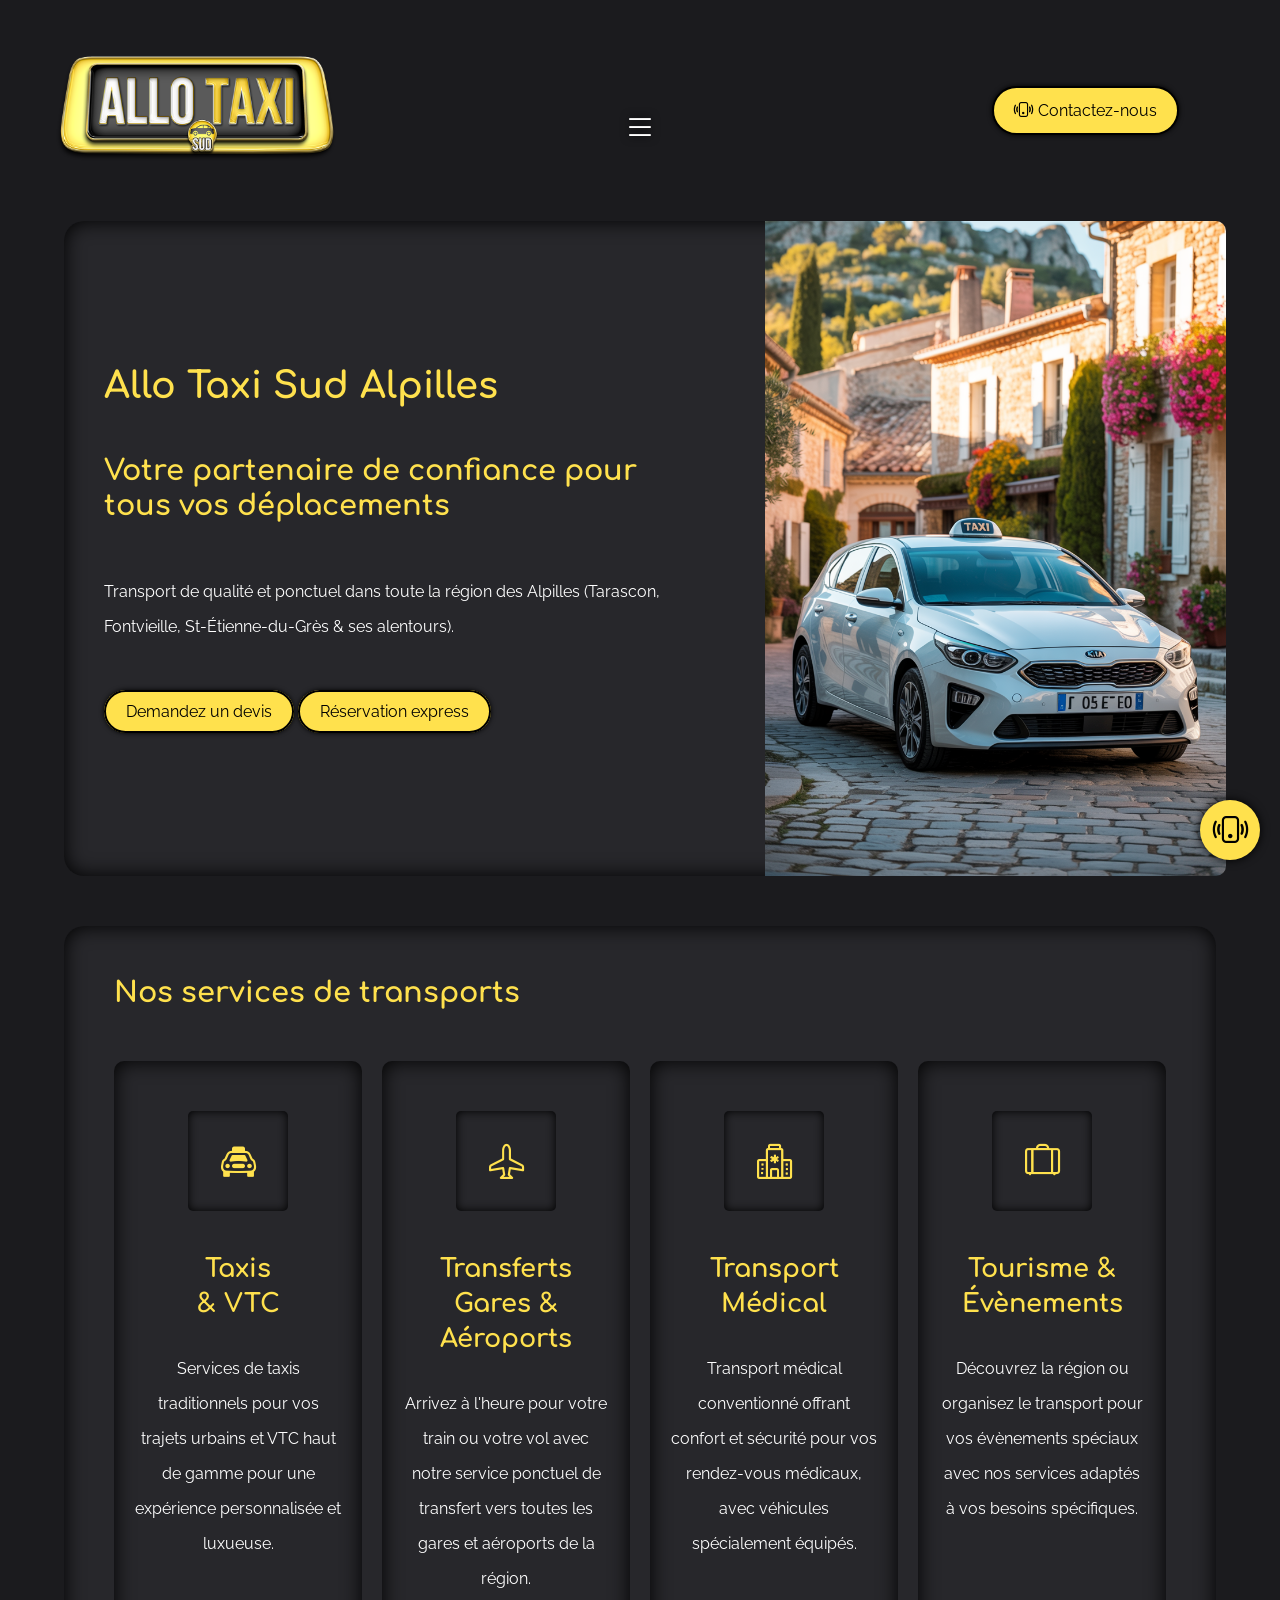
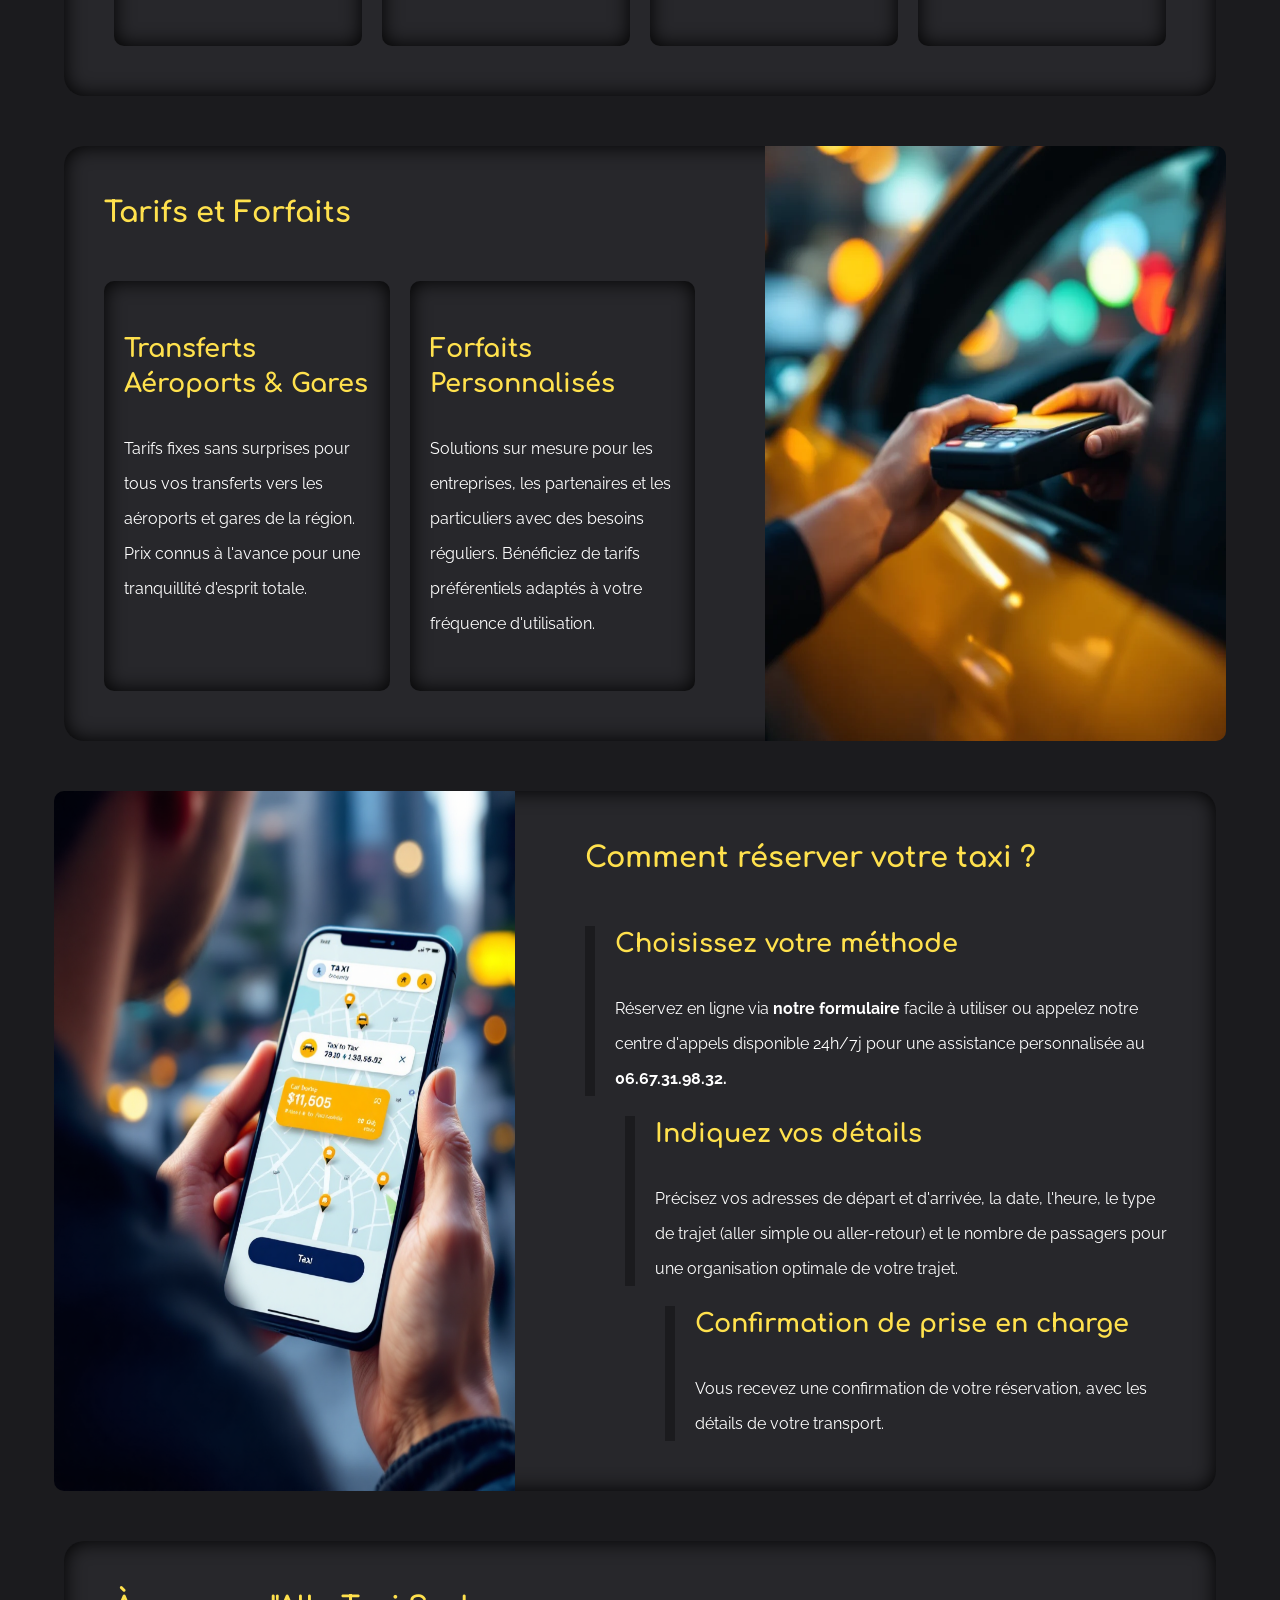
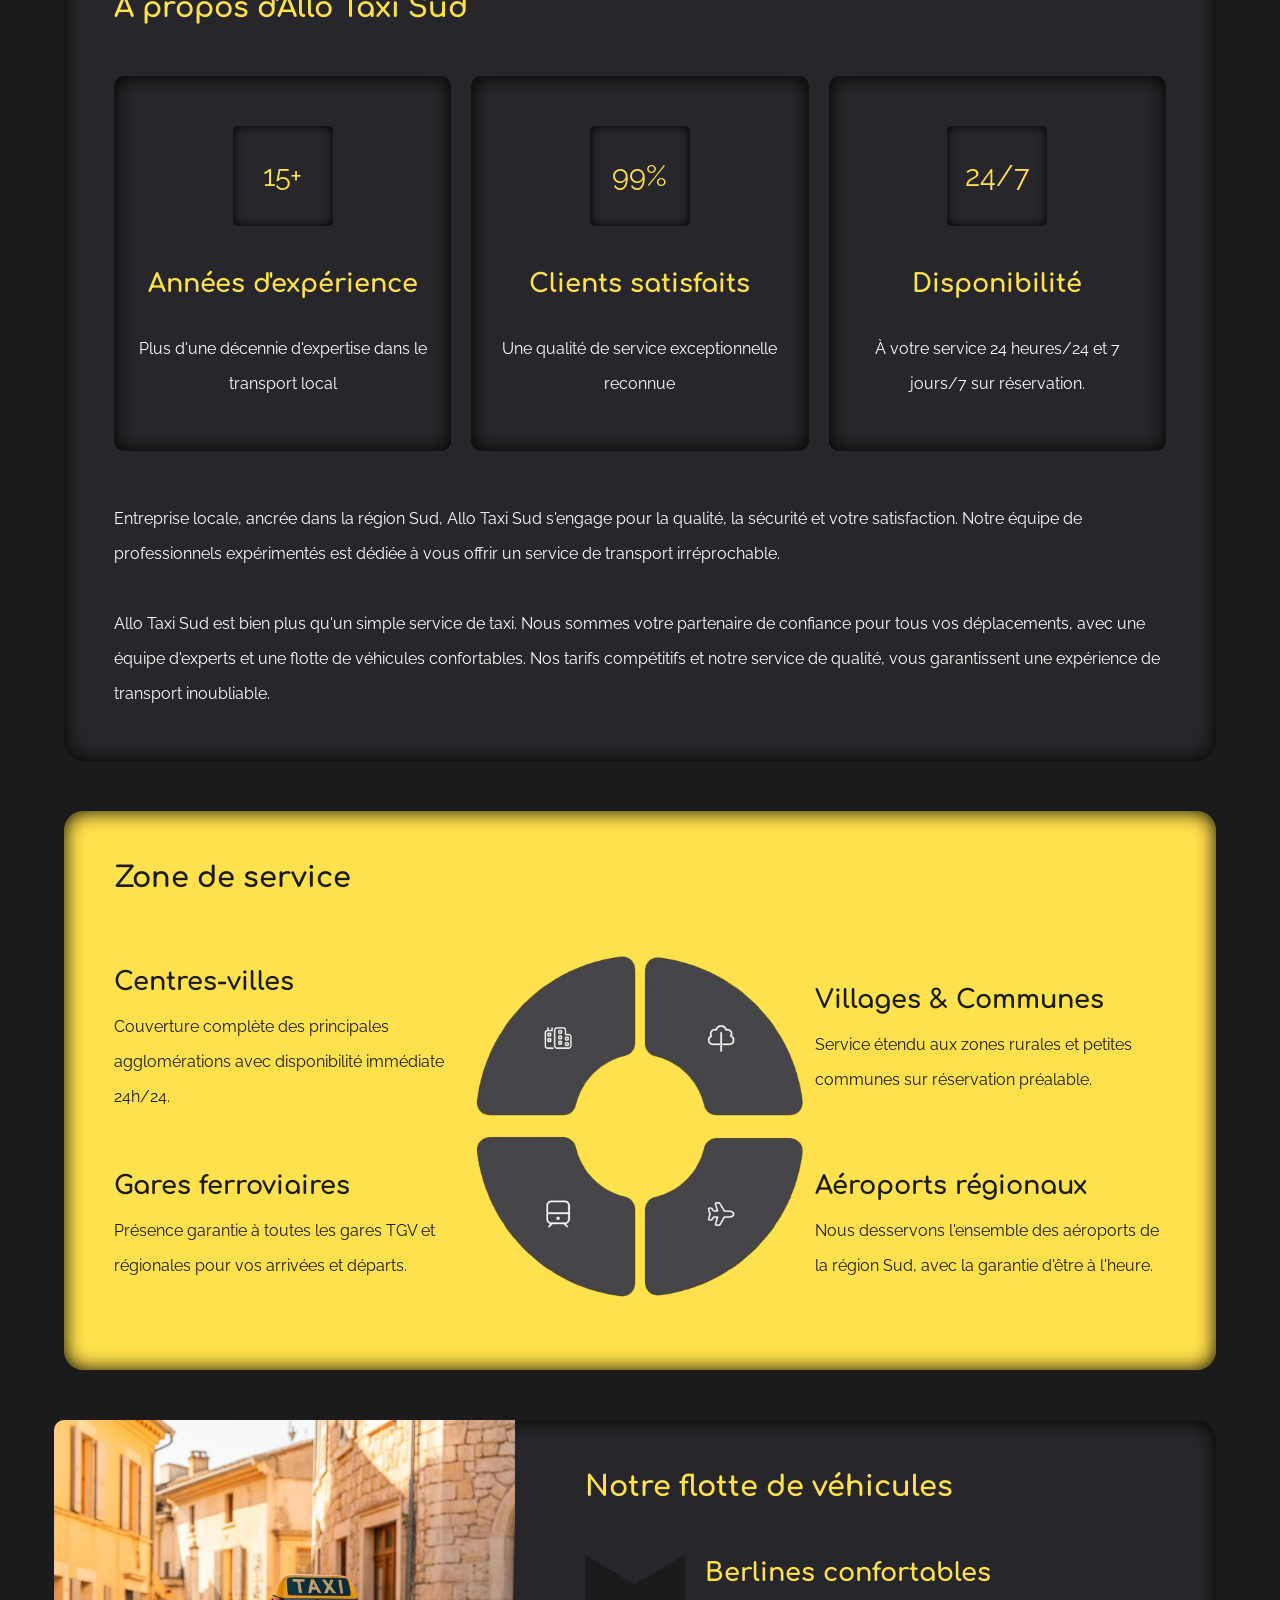
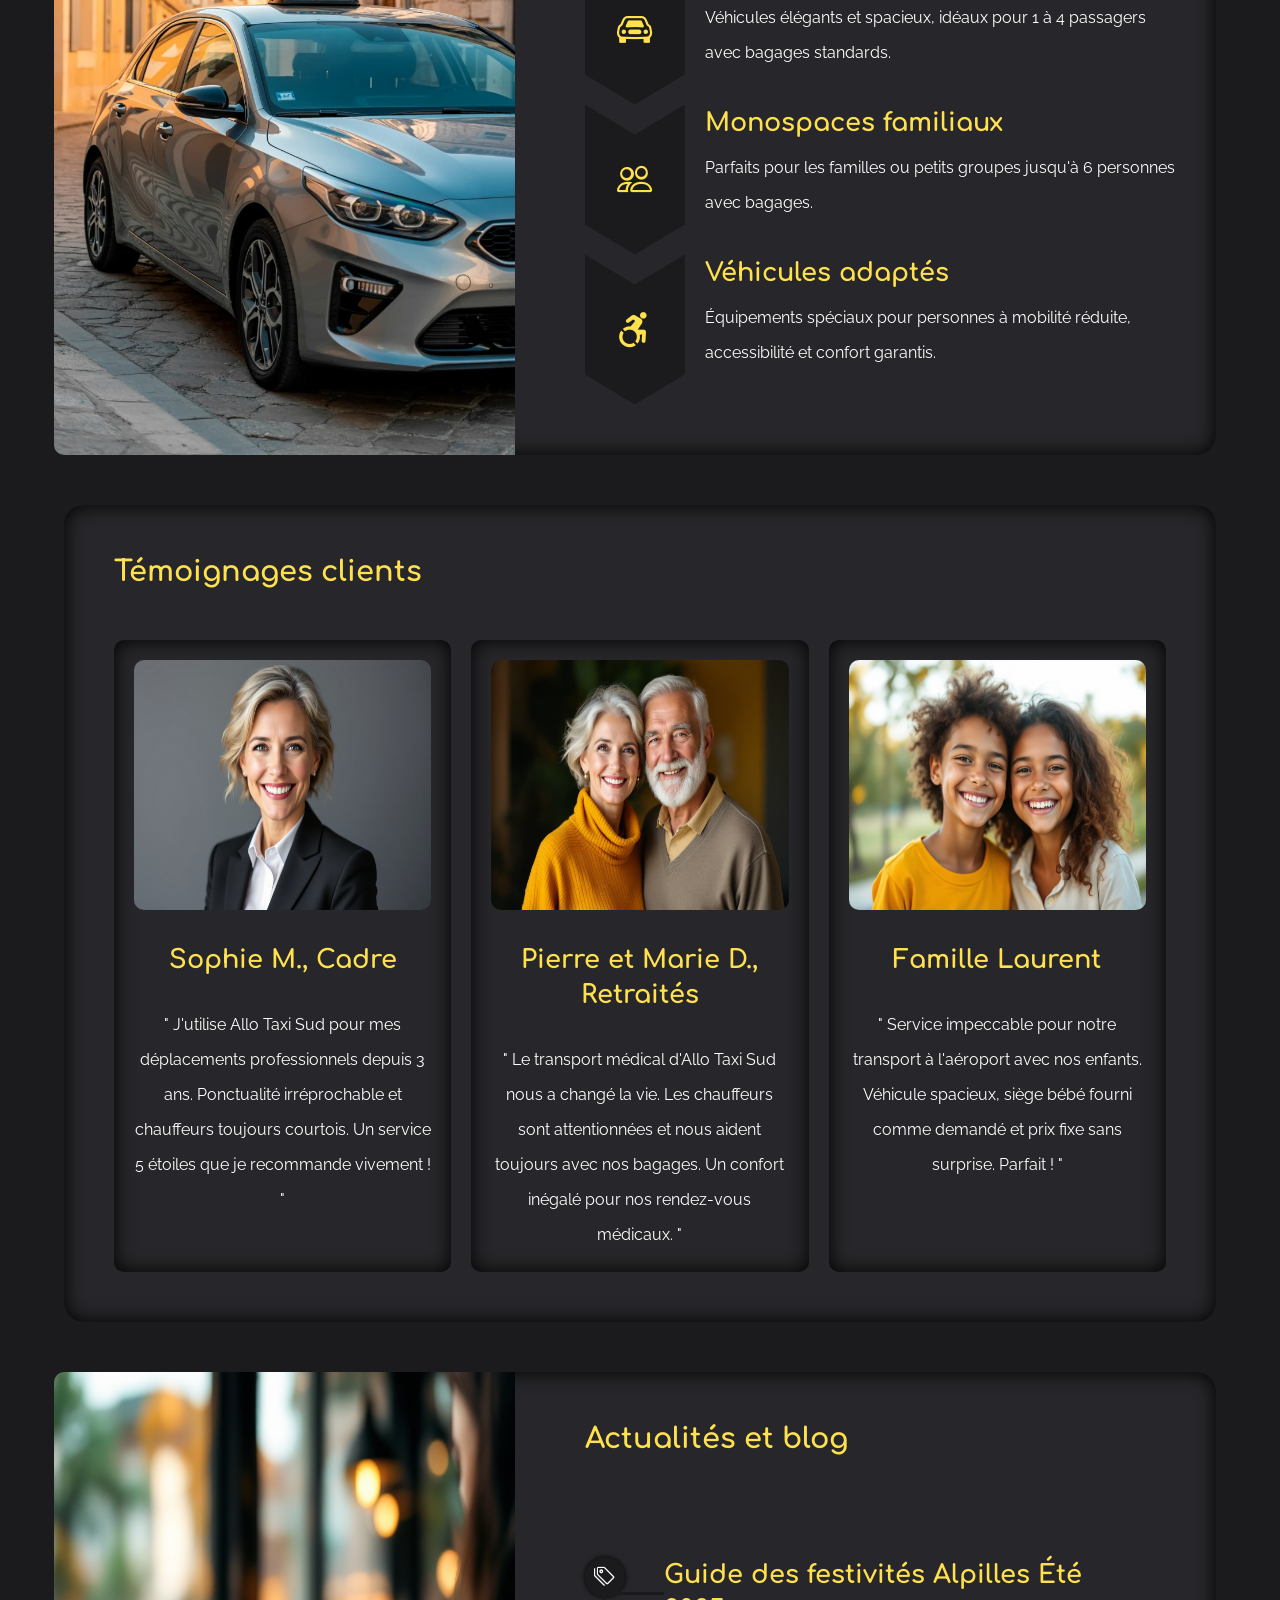
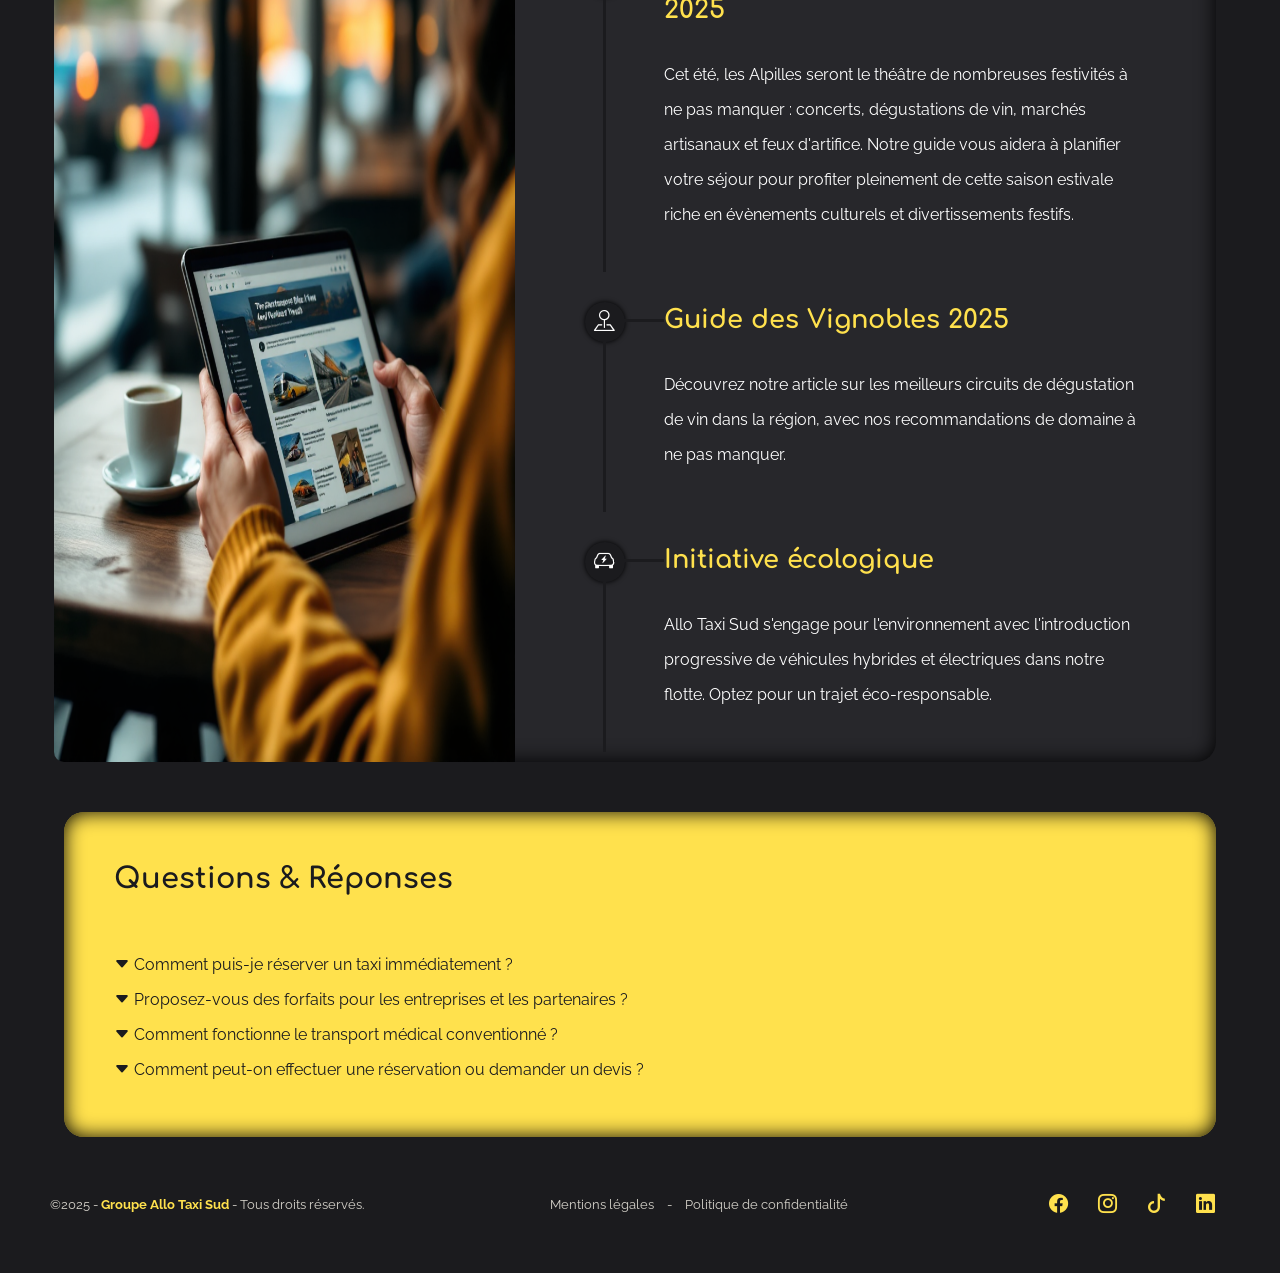
==== commit fe5d98b6: "correction responsive design" ====
--- a/index.html
+++ b/index.html
@@ -62,7 +62,7 @@
 
     <!-- PWA / Apple mobile settings -->
     <meta name="apple-mobile-web-app-title" content="Allo Taxi Sud" />
-    <meta name="apple-mobile-web-app-capable" content="yes" />
+    <meta name="mobile-web-app-capable" content="yes" />
     <meta name="theme-color" content="#1b1b1e" />
 
     <!-- Styles -->
@@ -72,7 +72,7 @@
 
     <link rel="stylesheet" href="./assets/styles/index.css" />
   </head>
-  <body class="home">
+  <body id="home">
     <header>
       <a href="./index.html">
         <div class="logo">
@@ -126,40 +126,43 @@
       </section>
 
       <section class="card" id="services">
-        <h2>Nos services de transports</h2>
-        <div class="services-grid">
-          <div class="service-item">
-            <i class="bi bi-taxi-front"></i>
-            <h3>Taxis <br />& VTC</h3>
-            <p>
-              Services de taxis traditionnels pour vos trajets urbains et VTC
-              haut de gamme pour une expérience personnalisée et luxueuse.
-            </p>
-          </div>
-          <div class="service-item">
-            <i class="bi bi-airplane"></i>
-            <h3>Transferts Gares & Aéroports</h3>
-            <p>
-              Arrivez à l'heure pour votre train ou votre vol avec notre service
-              ponctuel de transfert vers toutes les gares et aéroports de la
-              région.
-            </p>
-          </div>
-          <div class="service-item">
-            <i class="bi bi-hospital"></i>
-            <h3>Transport Médical</h3>
-            <p>
-              Transport médical conventionné offrant confort et sécurité pour
-              vos rendez-vous médicaux, avec véhicules spécialement équipés.
-            </p>
-          </div>
-          <div class="service-item">
-            <i class="bi bi-suitcase-lg"></i>
-            <h3>Tourisme & Évènements</h3>
-            <p>
-              Découvrez la région ou organisez le transport pour vos évènements
-              spéciaux avec nos services adaptés à vos besoins spécifiques.
-            </p>
+        <div class="text">
+          <h2>Nos services de transports</h2>
+          <div class="grid-container">
+            <div class="grid-item">
+              <i class="bi bi-taxi-front"></i>
+              <h3>Taxis <br />& VTC</h3>
+              <p>
+                Services de taxis traditionnels pour vos trajets urbains et VTC
+                haut de gamme pour une expérience personnalisée et luxueuse.
+              </p>
+            </div>
+            <div class="grid-item">
+              <i class="bi bi-airplane"></i>
+              <h3>Transferts Gares & Aéroports</h3>
+              <p>
+                Arrivez à l'heure pour votre train ou votre vol avec notre
+                service ponctuel de transfert vers toutes les gares et aéroports
+                de la région.
+              </p>
+            </div>
+            <div class="grid-item">
+              <i class="bi bi-hospital"></i>
+              <h3>Transport Médical</h3>
+              <p>
+                Transport médical conventionné offrant confort et sécurité pour
+                vos rendez-vous médicaux, avec véhicules spécialement équipés.
+              </p>
+            </div>
+            <div class="grid-item">
+              <i class="bi bi-suitcase-lg"></i>
+              <h3>Tourisme & Évènements</h3>
+              <p>
+                Découvrez la région ou organisez le transport pour vos
+                évènements spéciaux avec nos services adaptés à vos besoins
+                spécifiques.
+              </p>
+            </div>
           </div>
         </div>
       </section>
@@ -167,8 +170,8 @@
       <section class="card" id="tarifs-et-forfaits">
         <div class="text">
           <h2>Tarifs et Forfaits</h2>
-          <div class="grid-tarif">
-            <div>
+          <div class="grid-container">
+            <div class="grid-item">
               <h3>Transferts Aéroports & Gares</h3>
               <p>
                 Tarifs fixes sans surprises pour tous vos transferts vers les
@@ -176,7 +179,7 @@
                 tranquillité d'esprit totale.
               </p>
             </div>
-            <div>
+            <div class="grid-item">
               <h3>Forfaits Personnalisés</h3>
               <p>
                 Solutions sur mesure pour les entreprises, les partenaires et
@@ -199,8 +202,8 @@
           alt="Personne qui regarde la localisation du taxi sur son téléphone" />
         <div class="text">
           <h2>Comment réserver votre taxi ?</h2>
-          <div class="grid-reservation">
-            <div class="item-reservation">
+          <div class="grid-container">
+            <div class="grid-item-reservation">
               <h3>Choisissez votre méthode</h3>
               <p>
                 Réservez en ligne via
@@ -214,7 +217,7 @@
                 <strong> <a href="tel:0667319832">06.67.31.98.32</a>. </strong>
               </p>
             </div>
-            <div class="item-reservation">
+            <div class="grid-item-reservation">
               <h3>Indiquez vos détails</h3>
               <p>
                 Précisez vos adresses de départ et d'arrivée, la date, l'heure,
@@ -222,7 +225,7 @@
                 passagers pour une organisation optimale de votre trajet.
               </p>
             </div>
-            <div class="item-reservation">
+            <div class="grid-item-reservation">
               <h3>Confirmation de prise en charge</h3>
               <p>
                 Vous recevez une confirmation de votre réservation, avec les
@@ -234,119 +237,124 @@
       </section>
 
       <section class="card" id="a-propos">
-        <h2>À propos d'Allo Taxi Sud</h2>
-        <div class="grid-a-propos">
-          <div class="item-text">
-            <span>15+</span>
-            <h3>Années d'expérience</h3>
-            <p>Plus d'une décennie d'expertise dans le transport local</p>
-          </div>
-          <div class="item-text">
-            <span>99%</span>
-            <h3>Clients satisfaits</h3>
-            <p>Une qualité de service exceptionnelle reconnue</p>
-          </div>
-          <div class="item-text">
-            <span>24/7</span>
-            <h3>Disponibilité</h3>
-            <p>À votre service 24 heures/24 et 7 jours/7 sur réservation.</p>
-          </div>
-        </div>
-        <div class="text">
-          <p>
-            Entreprise locale, ancrée dans la région Sud, Allo Taxi Sud s'engage
-            pour la qualité, la sécurité et votre satisfaction. Notre équipe de
-            professionnels expérimentés est dédiée à vous offrir un service de
-            transport irréprochable.
-            <br /><br />
-            Allo Taxi Sud est bien plus qu'un simple service de taxi. Nous
-            sommes votre partenaire de confiance pour tous vos déplacements,
-            avec une équipe d'experts et une flotte de véhicules confortables.
-            Nos tarifs compétitifs et notre service de qualité, vous
-            garantissent une expérience de transport inoubliable.
-          </p>
+        <div class="text">
+          <h2>À propos d'Allo Taxi Sud</h2>
+          <div class="grid-container">
+            <div class="grid-item">
+              <span>15+</span>
+              <h3>Années d'expérience</h3>
+              <p>Plus d'une décennie d'expertise dans le transport local</p>
+            </div>
+            <div class="grid-item">
+              <span>99%</span>
+              <h3>Clients satisfaits</h3>
+              <p>Une qualité de service exceptionnelle reconnue</p>
+            </div>
+            <div class="grid-item">
+              <span>24/7</span>
+              <h3>Disponibilité</h3>
+              <p>À votre service 24 heures/24 et 7 jours/7 sur réservation.</p>
+            </div>
+          </div>
+          <div class="presentation">
+            <p>
+              Entreprise locale, ancrée dans la région Sud, Allo Taxi Sud
+              s'engage pour la qualité, la sécurité et votre satisfaction. Notre
+              équipe de professionnels expérimentés est dédiée à vous offrir un
+              service de transport irréprochable.
+              <br /><br />
+              Allo Taxi Sud est bien plus qu'un simple service de taxi. Nous
+              sommes votre partenaire de confiance pour tous vos déplacements,
+              avec une équipe d'experts et une flotte de véhicules confortables.
+              Nos tarifs compétitifs et notre service de qualité, vous
+              garantissent une expérience de transport inoubliable.
+            </p>
+          </div>
         </div>
       </section>
 
       <section class="card-yellow" id="zones">
-        <h2>Zone de service</h2>
-        <div class="grid-zone">
-          <div class="zone-item right-item">
-            <div>
-              <i class="bi bi-buildings"></i>
-              <h3>Centres-villes</h3>
-              <p>
-                Couverture complète des principales agglomérations avec
-                disponibilité immédiate 24h/24.
-              </p>
-            </div>
-            <div>
-              <img
-                src="./assets/images/zone1.webp"
-                loading="lazy"
-                alt="Une icône de bâtiment" />
-            </div>
-          </div>
-          <div class="zone-item left-item">
-            <div>
-              <img
-                src="./assets/images/zone2.webp"
-                loading="lazy"
-                alt="Une icône d'arbre" />
-            </div>
-            <div>
-              <i class="bi bi-house-heart"></i>
-              <h3>Villages & Communes</h3>
-              <p>
-                Service étendu aux zones rurales et petites communes sur
-                réservation préalable.
-              </p>
-            </div>
-          </div>
-          <div class="zone-item right-item">
-            <div>
-              <i class="bi bi-train-front"></i>
-              <h3>Gares ferroviaires</h3>
-              <p>
-                Présence garantie à toutes les gares TGV et régionales pour vos
-                arrivées et départs.
-              </p>
-            </div>
-            <div>
-              <img
-                src="./assets/images/zone3.webp"
-                loading="lazy"
-                alt="Une icône de train" />
-            </div>
-          </div>
-          <div class="zone-item left-item">
-            <div>
-              <img
-                src="./assets/images/zone4.webp"
-                loading="lazy"
-                alt="Une icône d'avion" />
-            </div>
-            <div>
-              <i class="bi bi-airplane"></i>
-              <h3>Aéroports régionaux</h3>
-              <p>
-                Nous desservons l'ensemble des aéroports de la région Sud, avec
-                la garantie d'être à l'heure.
-              </p>
-            </div>
-          </div>
-        </div>
-      </section>
+        <div class="text">
+          <h2>Zone de service</h2>
+          <div class="grid-zones">
+            <div class="grid-item-zones right-item">
+              <div>
+                <i class="bi bi-buildings"></i>
+                <h3>Centres-villes</h3>
+                <p>
+                  Couverture complète des principales agglomérations avec
+                  disponibilité immédiate 24h/24.
+                </p>
+              </div>
+              <div>
+                <img
+                  src="./assets/images/zone1.webp"
+                  loading="lazy"
+                  alt="Une icône de bâtiment" />
+              </div>
+            </div>
+            <div class="grid-item-zones left-item">
+              <div>
+                <img
+                  src="./assets/images/zone2.webp"
+                  loading="lazy"
+                  alt="Une icône d'arbre" />
+              </div>
+              <div>
+                <i class="bi bi-house-heart"></i>
+                <h3>Villages & Communes</h3>
+                <p>
+                  Service étendu aux zones rurales et petites communes sur
+                  réservation préalable.
+                </p>
+              </div>
+            </div>
+            <div class="grid-item-zones right-item">
+              <div>
+                <i class="bi bi-train-front"></i>
+                <h3>Gares ferroviaires</h3>
+                <p>
+                  Présence garantie à toutes les gares TGV et régionales pour
+                  vos arrivées et départs.
+                </p>
+              </div>
+              <div>
+                <img
+                  src="./assets/images/zone3.webp"
+                  loading="lazy"
+                  alt="Une icône de train" />
+              </div>
+            </div>
+            <div class="grid-item-zones left-item">
+              <div>
+                <img
+                  src="./assets/images/zone4.webp"
+                  loading="lazy"
+                  alt="Une icône d'avion" />
+              </div>
+              <div>
+                <i class="bi bi-airplane"></i>
+                <h3>Aéroports régionaux</h3>
+                <p>
+                  Nous desservons l'ensemble des aéroports de la région Sud,
+                  avec la garantie d'être à l'heure.
+                </p>
+              </div>
+            </div>
+          </div>
+        </div>
+      </section>
+
       <section class="card" id="nos-vehicules">
         <img
           src="./assets/images/4.webp"
           loading="lazy"
           alt="Un taxi sur la route" />
-        <div id="grid-auto">
+        <div class="text">
           <h2>Notre flotte de véhicules</h2>
 
-          <div>
-            <div id="item-auto">
+          <div class="grid-vehicules">
+            <div class="grid-item-vehicules">
               <div class="ico-auto">
                 <i class="bi bi-car-front"></i>
               </div>
@@ -358,7 +366,7 @@
                 </p>
               </div>
             </div>
-            <div id="item-auto">
+            <div class="grid-item-vehicules">
               <div class="ico-auto">
                 <i class="bi bi-people"></i>
               </div>
@@ -370,7 +378,7 @@
                 </p>
               </div>
             </div>
-            <div id="item-auto">
+            <div class="grid-item-vehicules">
               <div class="ico-auto">
                 <i class="bi bi-person-wheelchair"></i>
               </div>
@@ -385,196 +393,132 @@
           </div>
         </div>
       </section>
+
       <section class="card" id="temoignages">
-        <h2>Témoignages clients</h2>
-        <div class="clients-grid">
-          <div class="client-item">
-            <img
-              src="./assets/images/testimonial1.webp"
-              loading="lazy"
-              alt="Une cadre" />
-            <h3>Sophie M., Cadre</h3>
-            <p>
-              " J'utilise Allo Taxi Sud pour mes déplacements professionnels
-              depuis 3 ans. Ponctualité irréprochable et chauffeurs toujours
-              courtois. Un service 5 étoiles que je recommande vivement ! "
-            </p>
-          </div>
-          <div class="client-item">
-            <img
-              src="./assets/images/testimonial2.webp"
-              loading="lazy"
-              alt="Des retraités" />
-            <h3>Pierre et Marie D., Retraités</h3>
-            <p>
-              " Le transport médical d'Allo Taxi Sud nous a changé la vie. Les
-              chauffeurs sont attentionnées et nous aident toujours avec nos
-              bagages. Un confort inégalé pour nos rendez-vous médicaux. "
-            </p>
-          </div>
-          <div class="client-item">
-            <img
-              src="./assets/images/testimonial3.webp"
-              loading="lazy"
-              alt="La famille Laurent" />
-            <h3>Famille Laurent</h3>
-            <p>
-              " Service impeccable pour notre transport à l'aéroport avec nos
-              enfants. Véhicule spacieux, siège bébé fourni comme demandé et
-              prix fixe sans surprise. Parfait ! "
-            </p>
-          </div>
-        </div>
-      </section>
+        <div class="text">
+          <h2>Témoignages clients</h2>
+          <div class="grid-container">
+            <div class="grid-item">
+              <img
+                src="./assets/images/testimonial1.webp"
+                loading="lazy"
+                alt="Une cadre" />
+              <h3>Sophie M., Cadre</h3>
+              <p>
+                " J'utilise Allo Taxi Sud pour mes déplacements professionnels
+                depuis 3 ans. Ponctualité irréprochable et chauffeurs toujours
+                courtois. Un service 5 étoiles que je recommande vivement ! "
+              </p>
+            </div>
+            <div class="grid-item">
+              <img
+                src="./assets/images/testimonial2.webp"
+                loading="lazy"
+                alt="Des retraités" />
+              <h3>Pierre et Marie D., Retraités</h3>
+              <p>
+                " Le transport médical d'Allo Taxi Sud nous a changé la vie. Les
+                chauffeurs sont attentionnées et nous aident toujours avec nos
+                bagages. Un confort inégalé pour nos rendez-vous médicaux. "
+              </p>
+            </div>
+            <div class="grid-item">
+              <img
+                src="./assets/images/testimonial3.webp"
+                loading="lazy"
+                alt="La famille Laurent" />
+              <h3>Famille Laurent</h3>
+              <p>
+                " Service impeccable pour notre transport à l'aéroport avec nos
+                enfants. Véhicule spacieux, siège bébé fourni comme demandé et
+                prix fixe sans surprise. Parfait ! "
+              </p>
+            </div>
+          </div>
+        </div>
+      </section>
+
       <section class="card" id="actualites-et-blog">
         <img
           src="./assets/images/5.webp"
           loading="lazy"
           alt="Une personne assise dans un café qui regarde sa tablette sur laquelle on peut voir des trajets de bus." />
-        <div class="text-actus">
+        <div class="text">
           <h2>Actualités et blog</h2>
-          <a href="./actualites-blog/guide-des-festivites-alpilles-2025.html">
-            <div class="actu-item">
-              <i class="bi bi-tags"></i>
-              <div>
-                <h3>Guide des festivités Alpilles Été 2025</h3>
-                <p>
-                  Cet été, les Alpilles seront le théâtre de nombreuses
-                  festivités à ne pas manquer : concerts, dégustations de vin,
-                  marchés artisanaux et feux d'artifice. Notre guide vous aidera
-                  à planifier votre séjour pour profiter pleinement de cette
-                  saison estivale riche en évènements culturels et
-                  divertissements festifs.
-                </p>
-              </div>
-            </div>
-          </a>
-          <!-- <a href="./actualites-blog/nouveaux-partenariats-2025.html">
-            <div class="actu-item">
-              <i class="bi bi-person-hearts"></i>
-              <div>
-                <h3>Nouveaux partenariats</h3>
-                <p>
-                  Allo Taxi Sud S'associe avec les hôtels locaux pour offrir des
-                  tarifs préférentiels aux touristes. Demandez plus
-                  d'informations à la réception de votre hôtel partenaire.
-                </p>
-              </div>
-            </div>
-          </a> -->
-          <a href="./actualites-blog/guide-des-vignobles-2025.html">
-            <div class="actu-item">
-              <i class="bi bi-pin-map"></i>
-              <div>
-                <h3>Guide des Vignobles 2025</h3>
-                <p>
-                  Découvrez notre article sur les meilleurs circuits de
-                  dégustation de vin dans la région, avec nos recommandations de
-                  domaine à ne pas manquer.
-                </p>
-              </div>
-            </div>
-          </a>
-          <a href="./actualites-blog/initiative-ecologique.html">
-            <div class="actu-item">
-              <i class="bi bi-ev-front"></i>
-              <div>
-                <h3>Initiative écologique</h3>
-                <p>
-                  Allo Taxi Sud s'engage pour l'environnement avec
-                  l'introduction progressive de véhicules hybrides et
-                  électriques dans notre flotte. Optez pour un trajet
-                  éco-responsable.
-                </p>
-              </div>
-            </div>
-          </a>
-        </div>
-      </section>
+          <div class="grid-container">
+            <a href="./actualites-blog/guide-des-festivites-alpilles-2025.html">
+              <div class="actu-item">
+                <i class="bi bi-tags"></i>
+                <div>
+                  <h3>Guide des festivités Alpilles Été 2025</h3>
+                  <p>
+                    Cet été, les Alpilles seront le théâtre de nombreuses
+                    festivités à ne pas manquer : concerts, dégustations de vin,
+                    marchés artisanaux et feux d'artifice. Notre guide vous
+                    aidera à planifier votre séjour pour profiter pleinement de
+                    cette saison estivale riche en évènements culturels et
+                    divertissements festifs.
+                  </p>
+                </div>
+              </div>
+            </a>
+            <!-- <a href="./actualites-blog/nouveaux-partenariats-2025.html">
+                <div class="actu-item">
+                  <i class="bi bi-person-hearts"></i>
+                  <div>
+                    <h3>Nouveaux partenariats</h3>
+                    <p>
+                      Allo Taxi Sud S'associe avec les hôtels locaux pour offrir des
+                      tarifs préférentiels aux touristes. Demandez plus
+                      d'informations à la réception de votre hôtel partenaire.
+                    </p>
+                  </div>
+                </div>
+              </a> -->
+            <a href="./actualites-blog/guide-des-vignobles-2025.html">
+              <div class="actu-item">
+                <i class="bi bi-pin-map"></i>
+                <div>
+                  <h3>Guide des Vignobles 2025</h3>
+                  <p>
+                    Découvrez notre article sur les meilleurs circuits de
+                    dégustation de vin dans la région, avec nos recommandations
+                    de domaine à ne pas manquer.
+                  </p>
+                </div>
+              </div>
+            </a>
+            <a href="./actualites-blog/initiative-ecologique.html">
+              <div class="actu-item">
+                <i class="bi bi-ev-front"></i>
+                <div>
+                  <h3>Initiative écologique</h3>
+                  <p>
+                    Allo Taxi Sud s'engage pour l'environnement avec
+                    l'introduction progressive de véhicules hybrides et
+                    électriques dans notre flotte. Optez pour un trajet
+                    éco-responsable.
+                  </p>
+                </div>
+              </div>
+            </a>
+          </div>
+        </div>
+      </section>
+
       <section class="card-yellow" id="faq">
-        <h2>Questions & Réponses</h2>
-        <div class="questions-container">
-          <div class="question-item">
-            <p class="question">
-              <i class="bi bi-caret-down-fill"></i>
-              Comment puis-je réserver un taxi immédiatement ?
-            </p>
-            <div class="reponse">
-              <p>
-                Pour une réservation express, avec prise en charge immédiate
-                7/7j, vous pouvez nous contacter par téléphone :
-              </p>
-              <ul>
-                <li>
-                  <a href="tel:0667319832">Allo Taxi Sud : 06.67.31.98.32</a>
-                </li>
-                <li>
-                  <a href="tel:0667319832"
-                    >Allo Taxi Sud Alpilles : 06.67.31.98.32</a
-                  >
-                </li>
-                <li>
-                  <a href="tel:0617432959"
-                    >Allo Taxi Fontvieille : 06.17.43.29.59
-                  </a>
-                </li>
-                <li>
-                  <a href="tel:0609958676"
-                    >Allo Taxi Tarascon : 06.09.95.86.76</a
-                  >
-                </li>
-                <li>
-                  <a href="tel:0610892802"
-                    >Allo Taxi Saint-Étienne-du-Grès : 06.10.89.28.02
-                  </a>
-                </li>
-              </ul>
-            </div>
-
+        <div class="text">
+          <h2>Questions & Réponses</h2>
+          <div class="questions-container">
             <div class="question-item">
               <p class="question">
                 <i class="bi bi-caret-down-fill"></i>
-                Proposez-vous des forfaits pour les entreprises et les
-                partenaires ?
+                Comment puis-je réserver un taxi immédiatement ?
               </p>
               <div class="reponse">
                 <p>
-                  Absolument ! Nous offrons des solutions personnalisées pour
-                  les entreprises et les partenaires Allo Taxi Sud avec tarifs
-                  préférentiels. Contactez notre service pour une solution
-                  adaptée à vos besoins.
-                </p>
-              </div>
-            </div>
-
-            <div class="question-item">
-              <p class="question">
-                <i class="bi bi-caret-down-fill"></i>
-                Comment fonctionne le transport médical conventionné ?
-              </p>
-              <div class="reponse">
-                <p>
-                  Notre service de transport médical conventionné est agréé par
-                  la sécurité sociale. Sur prescription médicale, vos frais
-                  peuvent être prise en charge. Nos véhicules sont spécialement
-                  équipés pour votre confort. N'hésitez pas à vous renseigner.
-                </p>
-              </div>
-            </div>
-
-            <div class="question-item">
-              <p class="question">
-                <i class="bi bi-caret-down-fill"></i>
-                Comment peut-on effectuer une réservation ou demander un devis ?
-              </p>
-              <div class="reponse">
-                <p>
-                  Pour effectuer une réservation ou demander un devis, vous
-                  pouvez nous contacter par e-mail à
-                  <a href="mailto:contact@allo–taxi–sud–alpilles.com"
-                    >contact@allo–taxi–sud–alpilles.com</a
-                  >, via le formulaire de contact ci-dessous ou par téléphone au
-                  :
+                  Pour une réservation express, avec prise en charge immédiate
+                  7/7j, vous pouvez nous contacter par téléphone :
                 </p>
                 <ul>
                   <li>
@@ -601,6 +545,83 @@
                     </a>
                   </li>
                 </ul>
+              </div>
+
+              <div class="question-item">
+                <p class="question">
+                  <i class="bi bi-caret-down-fill"></i>
+                  Proposez-vous des forfaits pour les entreprises et les
+                  partenaires ?
+                </p>
+                <div class="reponse">
+                  <p>
+                    Absolument ! Nous offrons des solutions personnalisées pour
+                    les entreprises et les partenaires Allo Taxi Sud avec tarifs
+                    préférentiels. Contactez notre service pour une solution
+                    adaptée à vos besoins.
+                  </p>
+                </div>
+              </div>
+
+              <div class="question-item">
+                <p class="question">
+                  <i class="bi bi-caret-down-fill"></i>
+                  Comment fonctionne le transport médical conventionné ?
+                </p>
+                <div class="reponse">
+                  <p>
+                    Notre service de transport médical conventionné est agréé
+                    par la sécurité sociale. Sur prescription médicale, vos
+                    frais peuvent être prise en charge. Nos véhicules sont
+                    spécialement équipés pour votre confort. N'hésitez pas à
+                    vous renseigner.
+                  </p>
+                </div>
+              </div>
+
+              <div class="question-item">
+                <p class="question">
+                  <i class="bi bi-caret-down-fill"></i>
+                  Comment peut-on effectuer une réservation ou demander un devis
+                  ?
+                </p>
+                <div class="reponse">
+                  <p>
+                    Pour effectuer une réservation ou demander un devis, vous
+                    pouvez nous contacter par e-mail à
+                    <a href="mailto:contact@allo–taxi–sud–alpilles.com"
+                      >contact@allo–taxi–sud–alpilles.com</a
+                    >, via le formulaire de contact ci-dessous ou par téléphone
+                    au :
+                  </p>
+                  <ul>
+                    <li>
+                      <a href="tel:0667319832"
+                        >Allo Taxi Sud : 06.67.31.98.32</a
+                      >
+                    </li>
+                    <li>
+                      <a href="tel:0667319832"
+                        >Allo Taxi Sud Alpilles : 06.67.31.98.32</a
+                      >
+                    </li>
+                    <li>
+                      <a href="tel:0617432959"
+                        >Allo Taxi Fontvieille : 06.17.43.29.59
+                      </a>
+                    </li>
+                    <li>
+                      <a href="tel:0609958676"
+                        >Allo Taxi Tarascon : 06.09.95.86.76</a
+                      >
+                    </li>
+                    <li>
+                      <a href="tel:0610892802"
+                        >Allo Taxi Saint-Étienne-du-Grès : 06.10.89.28.02
+                      </a>
+                    </li>
+                  </ul>
+                </div>
               </div>
             </div>
           </div>
--- a/assets/styles/index.css
+++ b/assets/styles/index.css
@@ -27,7 +27,6 @@
 h5,
 h6 {
   font-family: "comfortaa", "Trebuchet MS", "Lucida Sans Unicode", "Lucida Grande", "Lucida Sans", Arial, sans-serif;
-  margin-bottom: 20px;
 }
 
 h1 {
@@ -36,7 +35,6 @@
 
 h2 {
   font-size: 1.8rem;
-  padding-bottom: 30px;
 }
 
 h3 {
@@ -203,13 +201,14 @@
     margin-top: 30px;
   }
 }
-header .button-header button {
-  display: flex;
-  justify-content: center;
-  align-items: center;
-}
-header .button-header button a {
+header .button-header .button-link {
+  display: flex;
+  justify-content: center;
+  align-items: center;
   padding: 5px 20px;
+}
+header .button-header .button-link i {
+  margin-right: 5px;
 }
 
 footer {
@@ -219,7 +218,7 @@
   justify-content: space-between;
   align-items: center;
 }
-@media screen and (max-width: 600px) {
+@media screen and (max-width: 1100px) {
   footer {
     display: block;
     text-align: center;
@@ -228,7 +227,7 @@
 footer p {
   font-size: 0.8rem;
 }
-@media screen and (max-width: 600px) {
+@media screen and (max-width: 1100px) {
   footer p {
     padding-bottom: 30px;
   }
@@ -267,6 +266,11 @@
   font-size: 0.8rem;
   color: #d7d4cc;
 }
+@media screen and (max-width: 1100px) {
+  footer .link-legal {
+    margin-bottom: 30px;
+  }
+}
 footer .link-legal a {
   color: #d7d4cc;
   font-size: 0.8rem;
@@ -279,12 +283,27 @@
 
 .card,
 .card-yellow {
-  justify-content: center;
-  align-items: center;
-  margin: 50px;
-  padding: 50px;
+  width: 90%;
+  margin: 50px auto;
+  display: grid;
+  gap: 20px;
+  justify-content: center;
+  align-items: center;
   border-radius: 20px;
   box-shadow: inset 0 0 20px #000;
+}
+.card img,
+.card-yellow img {
+  width: 100%;
+  height: 100%;
+}
+.card h2,
+.card-yellow h2 {
+  margin-bottom: 50px;
+}
+.card h3,
+.card-yellow h3 {
+  margin-bottom: 30px;
 }
 
 .card {
@@ -320,6 +339,7 @@
 }
 
 .cta {
+  padding: 50px;
   text-align: center;
 }
 .cta p {
@@ -330,11 +350,15 @@
     margin-bottom: 30px;
   }
 }
-@media screen and (max-width: 1100px) {
-  .cta a {
-    display: block;
-    font-size: 0.9rem;
-    margin: 20px 0;
+.cta .buttons-cta {
+  display: grid;
+  grid-template-columns: 1fr 1fr;
+  gap: 20px;
+}
+@media screen and (max-width: 1100px) {
+  .cta .buttons-cta {
+    grid-template-columns: 1fr;
+    margin-bottom: 30px;
   }
 }
 
@@ -439,417 +463,40 @@
   text-align: center;
 }
 
-.home #hero,
-.home #tarifs-et-forfaits,
-.home #reservation,
-.home #nos-vehicules,
-.home #actualites-et-blog {
-  display: grid;
-  grid-template-columns: 60% 40%;
-  gap: 20px;
-  padding: 0 !important;
-}
-@media screen and (max-width: 1100px) {
-  .home #hero,
-  .home #tarifs-et-forfaits,
-  .home #reservation,
-  .home #nos-vehicules,
-  .home #actualites-et-blog {
-    grid-template-columns: 1fr;
-    text-align: center;
-  }
-}
-.home #hero .text,
-.home #tarifs-et-forfaits .text,
-.home #reservation .text,
-.home #nos-vehicules .text,
-.home #actualites-et-blog .text {
+#home #a-propos .grid-container {
+  grid-template-columns: repeat(3, 1fr);
+}
+#home #a-propos .grid-container .grid-item {
+  text-align: center;
+}
+#home #a-propos .grid-container .grid-item span {
+  display: flex;
+  justify-content: center;
+  align-items: center;
+  color: #ffe14d;
+  font-size: 1.8rem;
+  padding: 20px;
+  width: 100px;
+  height: 100px;
+  margin: 0 auto 40px;
+  border-radius: 5px;
+  box-shadow: inset 0 0 10px #000;
+}
+#home #a-propos .presentation {
+  margin-top: 50px;
+}
+
+#home #actualites-et-blog .text {
   padding: 50px;
 }
-.home #hero .text p,
-.home #tarifs-et-forfaits .text p,
-.home #reservation .text p,
-.home #nos-vehicules .text p,
-.home #actualites-et-blog .text p {
-  padding-bottom: 30px;
-}
-.home #hero img,
-.home #tarifs-et-forfaits img,
-.home #reservation img,
-.home #nos-vehicules img,
-.home #actualites-et-blog img {
-  width: 100%;
-  height: 100%;
-  border-radius: 0 10px 10px 0;
-}
-@media screen and (max-width: 1100px) {
-  .home #hero img,
-  .home #tarifs-et-forfaits img,
-  .home #reservation img,
-  .home #nos-vehicules img,
-  .home #actualites-et-blog img {
-    border-radius: 0 0 10px 10px;
-  }
-}
-.home #hero h2 {
-  padding-bottom: 0;
-}
-.home #hero a {
-  text-align: center;
-}
-@media screen and (max-width: 1100px) {
-  .home #hero a {
-    display: block;
-  }
-}
-.home #hero a:nth-of-type(2) {
-  margin-top: 20px;
-}
-@media screen and (max-width: 1100px) {
-  .home #hero img {
-    width: 95%;
-    margin: 0 auto;
-  }
-}
-@media screen and (max-width: 1100px) {
-  .home #services {
-    padding: 50px 20px;
-  }
-}
-@media screen and (max-width: 1100px) {
-  .home #services h2 {
-    text-align: center;
-  }
-}
-.home #services .services-grid {
-  display: grid;
-  grid-template-columns: repeat(4, 1fr);
-  gap: 20px;
-}
-@media screen and (max-width: 1100px) {
-  .home #services .services-grid {
-    grid-template-columns: 1fr;
-    text-align: center;
-  }
-}
-.home #services .services-grid .service-item {
-  display: flex;
-  flex-direction: column;
-  justify-content: center;
-  align-items: center;
-  padding: 30px;
-  border-radius: 10px;
-  box-shadow: inset 0 0 20px #000;
-  text-align: center;
-}
-.home #services .services-grid .service-item i {
-  padding-bottom: 20px;
-  color: #ffe14d;
-  font-size: 2.2rem;
-}
-@media screen and (max-width: 1100px) {
-  .home #tarifs-et-forfaits img {
-    width: 86%;
-    margin: 0 auto;
-  }
-}
-.home #tarifs-et-forfaits .grid-tarif {
-  display: grid;
-  grid-template-columns: repeat(2, 1fr);
-  gap: 20px;
-}
-@media screen and (max-width: 1100px) {
-  .home #tarifs-et-forfaits .grid-tarif {
-    grid-template-columns: 1fr;
-    text-align: center;
-  }
-}
-.home #tarifs-et-forfaits .grid-tarif div {
-  display: flex;
-  flex-direction: column;
-  align-items: center;
-  padding: 30px;
-  border-radius: 10px;
-  box-shadow: inset 0 0 20px #000;
-  text-align: left;
-}
-@media screen and (max-width: 1100px) {
-  .home #tarifs-et-forfaits .grid-tarif div {
-    text-align: center;
-  }
-}
-.home #tarifs-et-forfaits .grid-tarif div h3 {
-  color: #fff;
-}
-.home #tarifs-et-forfaits .grid-tarif div p {
-  padding-bottom: 0;
-}
-@media screen and (max-width: 1100px) {
-  .home #tarifs-et-forfaits .grid-tarif div p {
-    text-align: center;
-  }
-}
-.home #reservation {
-  grid-template-columns: 40% 60% !important;
-}
-@media screen and (max-width: 1100px) {
-  .home #reservation {
-    display: flex;
-    grid-template-columns: 1fr !important;
-    flex-direction: column-reverse;
-    text-align: center;
-  }
-}
-@media screen and (max-width: 1100px) {
-  .home #reservation h2 {
-    text-align: center;
-    padding: 0 20px;
-  }
-}
-.home #reservation img {
-  border-radius: 10px 0 0 10px;
-}
-@media screen and (max-width: 1100px) {
-  .home #reservation img {
-    border-radius: 0 0 10px 10px;
-  }
-}
-.home #reservation .grid-reservation div {
-  padding: 20px 20px 0;
-  margin: 20px 0;
-  border-left: 10px solid #1b1b1e;
-  border-radius: 0;
-}
-.home #reservation .grid-reservation div:nth-child(2) {
-  margin-left: 40px;
-}
-.home #reservation .grid-reservation div:nth-child(3) {
-  margin-left: 80px;
-}
-@media screen and (max-width: 1100px) {
-  .home #a-propos h2 {
-    text-align: center;
-  }
-}
-@media screen and (max-width: 1100px) {
-  .home #a-propos {
-    padding: 50px 20px;
-  }
-}
-.home #a-propos .grid-a-propos {
-  display: grid;
-  grid-template-columns: repeat(3, 1fr);
-  gap: 20px;
-}
-@media screen and (max-width: 1100px) {
-  .home #a-propos .grid-a-propos {
-    grid-template-columns: 1fr;
-    text-align: center;
-  }
-}
-@media screen and (max-width: 1100px) {
-  .home #a-propos .grid-a-propos h2 {
-    text-align: center;
-  }
-}
-.home #a-propos .grid-a-propos .item-text {
-  display: flex;
-  flex-direction: column;
-  justify-content: center;
-  align-items: center;
-  padding: 30px;
-  border-radius: 10px;
-  box-shadow: inset 0 0 20px #000;
-  text-align: center;
-}
-.home #a-propos .grid-a-propos .item-text span {
-  padding: 30px;
-  margin-bottom: 30px;
-  border-radius: 50%;
-  background: #1b1b1e;
-  width: 150px;
-  height: 150px;
-  display: flex;
-  justify-content: center;
-  align-items: center;
-  color: #ffe14d;
-  font-size: 3rem;
-  box-shadow: 0 0 10px #000;
-}
-.home #a-propos .text p {
-  margin-top: 50px;
-  text-align: justify;
-}
-@media screen and (max-width: 1100px) {
-  .home #a-propos .text p {
-    text-align: center;
-  }
-}
-@media screen and (max-width: 1100px) {
-  .home #zones h2 {
-    text-align: center;
-  }
-}
-.home #zones i {
-  display: none;
-}
-@media screen and (max-width: 1100px) {
-  .home #zones i {
-    display: block;
-    color: #ffe14d;
-    background: #1b1b1e;
-    width: 70px;
-    height: 70px;
-    margin: 0 auto;
-    padding: 20px;
-    display: flex;
-    justify-content: center;
-    align-items: center;
-    border-radius: 50%;
-    font-size: 2.2rem;
-    margin-bottom: 20px;
-    box-shadow: 0 0 10px #1b1b1e;
-  }
-}
-.home #zones .grid-zone {
-  display: grid;
-  grid-template-columns: repeat(2, 1fr);
-}
-@media screen and (max-width: 1100px) {
-  .home #zones .grid-zone {
-    grid-template-columns: 1fr;
-    text-align: center;
-  }
-  .home #zones .grid-zone img {
-    display: none;
-  }
-  .home #zones .grid-zone p {
-    padding-bottom: 30px;
-  }
-}
-.home #zones .grid-zone .zone-item {
-  display: grid;
-  grid-template-columns: repeat(2, 1fr);
-  justify-content: center;
-  align-items: center;
-}
-@media screen and (max-width: 1100px) {
-  .home #zones .grid-zone .zone-item {
-    grid-template-columns: 1fr;
-    text-align: center;
-  }
-}
-.home #nos-vehicules {
-  grid-template-columns: 40% 60%;
-  padding: 0 !important;
-}
-@media screen and (max-width: 1100px) {
-  .home #nos-vehicules {
-    grid-template-columns: 1fr;
-    text-align: center;
-  }
-}
-.home #nos-vehicules img {
-  border-radius: 10px 0 0 10px;
-}
-@media screen and (max-width: 1100px) {
-  .home #nos-vehicules img {
-    border-radius: 10px 10px 0 0;
-    width: 80%;
-    margin: 0 auto;
-  }
-}
-.home #nos-vehicules #grid-auto {
-  padding: 50px;
-}
-.home #nos-vehicules #grid-auto #item-auto {
-  display: grid;
-  grid-template-columns: 1fr 5fr;
-  justify-content: center;
-  align-items: center;
-}
-@media screen and (max-width: 1100px) {
-  .home #nos-vehicules #grid-auto #item-auto {
-    margin-bottom: 20px;
-  }
-}
-.home #nos-vehicules #grid-auto #item-auto .ico-auto {
-  width: 100px;
-  height: 150px;
-  display: flex;
-  justify-content: center;
-  align-items: center;
-  -webkit-clip-path: polygon(50% 20%, 100% 0, 100% 80%, 50% 100%, 0 80%, 0 0);
-          clip-path: polygon(50% 20%, 100% 0, 100% 80%, 50% 100%, 0 80%, 0 0);
-  background: #1b1b1e;
-}
-.home #nos-vehicules #grid-auto #item-auto .ico-auto i {
-  font-size: 2.2rem;
-}
-.home #temoignages {
-  padding: 50px 20px;
-}
-@media screen and (max-width: 1100px) {
-  .home #temoignages h2 {
-    text-align: center;
-  }
-}
-.home #temoignages .clients-grid {
-  display: grid;
-  grid-template-columns: repeat(3, 1fr);
-  gap: 20px;
-}
-@media screen and (max-width: 1100px) {
-  .home #temoignages .clients-grid {
-    grid-template-columns: 1fr;
-    text-align: center;
-  }
-}
-.home #temoignages .clients-grid .client-item {
-  box-shadow: inset 0 0 20px #000;
-  padding: 20px;
-  border-radius: 10px;
-}
-.home #temoignages .clients-grid .client-item img {
-  width: 100%;
-  border-radius: 10px;
-  margin-bottom: 20px;
-}
-.home #temoignages .clients-grid .client-item h3,
-.home #temoignages .clients-grid .client-item p {
-  text-align: center;
-}
-.home #actualites-et-blog {
-  grid-template-columns: 40% 60%;
-  padding: 0 !important;
-}
-@media screen and (max-width: 1100px) {
-  .home #actualites-et-blog {
-    grid-template-columns: 1fr;
-    text-align: center;
-    display: flex;
-    flex-direction: column-reverse;
-  }
-}
-.home #actualites-et-blog img {
-  border-radius: 10px 0 0 10px;
-}
-@media screen and (max-width: 1100px) {
-  .home #actualites-et-blog img {
-    border-radius: 0 0 10px 10px;
-  }
-}
-.home #actualites-et-blog .text-actus {
-  padding: 50px;
-}
-.home #actualites-et-blog .text-actus .actu-item {
+#home #actualites-et-blog .text .actu-item {
   display: grid;
   grid-template-columns: 10% 80%;
   gap: 20px;
   margin-top: 50px;
   position: relative;
 }
-.home #actualites-et-blog .text-actus .actu-item i {
+#home #actualites-et-blog .text .actu-item i {
   background: #1b1b1e;
   width: 40px;
   height: 40px;
@@ -860,17 +507,17 @@
   font-size: 1.3rem;
   box-shadow: 0 0 5px #000;
 }
-.home #actualites-et-blog .text-actus .actu-item i:after {
+#home #actualites-et-blog .text .actu-item i:after {
   content: "";
   top: 40px;
   height: 100%;
   position: absolute;
   border-left: 3px solid #1b1b1e;
 }
-.home #actualites-et-blog .text-actus .actu-item h3 {
+#home #actualites-et-blog .text .actu-item h3 {
   position: relative;
 }
-.home #actualites-et-blog .text-actus .actu-item h3:after {
+#home #actualites-et-blog .text .actu-item h3:after {
   content: "";
   top: 50%;
   left: -50px;
@@ -880,195 +527,393 @@
   border-top: 3px solid #1b1b1e;
 }
 @media screen and (max-width: 1100px) {
-  .home #actualites-et-blog .text-actus .actu-item h3:after {
+  #home #actualites-et-blog .text .actu-item h3:after {
     display: none;
   }
 }
-.home #faq h2 {
+
+@media screen and (max-width: 1100px) {
+  #faq {
+    text-align: left !important;
+  }
+}
+#faq h2 {
   padding: 0 !important;
 }
-.home #faq .question {
+#faq .question {
   cursor: pointer;
   transition: 0.2s ease;
 }
-.home #faq .question:hover {
+#faq .question:hover {
   font-weight: bold;
 }
-.home #faq .reponse {
+#faq .reponse {
   display: none;
   padding-left: 20px;
   border-left: 1px solid #fff;
   padding-bottom: 20px;
 }
-.home #faq .reponse p {
+#faq .reponse p {
   color: #27272b;
 }
-.home #faq .reponse ul li {
+#faq .reponse ul li {
   list-style-position: inside;
   color: #27272b;
 }
-.home #faq .reponse a {
+#faq .reponse a {
   font-weight: bold;
 }
 
-#demande-de-devis #demande-grid {
-  display: grid;
-  grid-template-columns: 70% 30%;
-  margin: 50px;
+#home #hero h1 {
+  margin-bottom: 50px;
+}
+#home #hero p {
+  margin-bottom: 50px;
+}
+@media screen and (max-width: 1100px) {
+  #home #hero a {
+    display: block;
+  }
+  #home #hero a:last-of-type {
+    margin-top: 20px;
+  }
+}
+
+#home #nos-vehicules .grid-item-vehicules {
+  display: grid;
+  grid-template-columns: 1fr 5fr;
+  justify-content: center;
+  align-items: top;
   gap: 20px;
 }
 @media screen and (max-width: 1100px) {
-  #demande-de-devis #demande-grid {
-    grid-template-columns: 1fr;
-    margin: 10px;
-  }
-}
-#demande-de-devis #demande-grid section {
-  margin: 0 !important;
-}
-#demande-de-devis form {
-  padding: 0 50px 20px;
+  #home #nos-vehicules .grid-item-vehicules {
+    margin-bottom: 10%;
+  }
+}
+#home #nos-vehicules .grid-item-vehicules h3 {
+  margin-bottom: 10px;
+}
+#home #nos-vehicules .grid-item-vehicules .ico-auto {
+  width: 100px;
+  height: 150px;
+  display: flex;
+  justify-content: center;
+  align-items: center;
+  -webkit-clip-path: polygon(50% 20%, 100% 0, 100% 80%, 50% 100%, 0 80%, 0 0);
+          clip-path: polygon(50% 20%, 100% 0, 100% 80%, 50% 100%, 0 80%, 0 0);
+  background: #1b1b1e;
+}
+@media screen and (max-width: 1100px) {
+  #home #nos-vehicules .grid-item-vehicules .ico-auto {
+    width: 50px;
+    height: 75px;
+  }
+}
+#home #nos-vehicules .grid-item-vehicules .ico-auto i {
+  font-size: 2.2rem;
+  color: #ffe14d;
+}
+
+@media screen and (max-width: 1100px) {
+  #home #reservation {
+    display: flex;
+    flex-direction: column-reverse;
+  }
+}
+#home #reservation .grid-item-reservation {
+  border-left: 10px solid #1b1b1e;
+  padding-left: 20px;
+}
+#home #reservation .grid-item-reservation:nth-of-type(2) {
+  margin-left: 40px;
+}
+@media screen and (max-width: 1100px) {
+  #home #reservation .grid-item-reservation:nth-of-type(2) {
+    margin-left: 0;
+  }
+}
+#home #reservation .grid-item-reservation:nth-of-type(3) {
+  margin-left: 80px;
+}
+@media screen and (max-width: 1100px) {
+  #home #reservation .grid-item-reservation:nth-of-type(3) {
+    margin-left: 0;
+  }
+}
+
+#home #services .grid-container {
+  grid-template-columns: repeat(4, 1fr);
+}
+#home #services .grid-container .grid-item {
+  text-align: center;
+}
+#home #services .grid-container .grid-item i {
+  display: flex;
+  justify-content: center;
+  align-items: center;
+  margin: 0 auto 40px;
+  color: #ffe14d;
+  font-size: 2.2rem;
+  padding: 20px;
+  width: 100px;
+  height: 100px;
+  border-radius: 5px;
+  box-shadow: inset 0 0 10px #000;
+}
+
+#home #tarifs-et-forfaits .grid-container {
+  grid-template-columns: repeat(2, 1fr);
+}
+
+#home #temoignages .grid-container {
+  grid-template-columns: repeat(3, 1fr);
+}
+#home #temoignages .grid-container .grid-item {
+  padding: 20px;
+}
+#home #temoignages .grid-container h3,
+#home #temoignages .grid-container p {
+  text-align: center;
+}
+#home #temoignages .grid-container img {
+  width: 100%;
+  height: 250px;
   border-radius: 10px;
-}
-@media screen and (max-width: 1100px) {
-  #demande-de-devis form {
-    padding: 0 20px;
-    text-align: center;
-  }
-}
-#demande-de-devis form .form-step {
+  margin-bottom: 20px;
+}
+
+#home #zones .grid-zones {
+  display: grid;
+  grid-template-columns: 1fr 1fr;
+  align-items: center;
+}
+@media screen and (max-width: 1100px) {
+  #home #zones .grid-zones {
+    grid-template-columns: 1fr !important;
+  }
+  #home #zones .grid-zones img {
+    display: none;
+  }
+}
+#home #zones .grid-zones .grid-item-zones {
+  display: grid;
+  align-items: center;
+  justify-content: center;
+}
+#home #zones .grid-zones .grid-item-zones h3 {
+  margin-bottom: 10px;
+}
+#home #zones .grid-zones .grid-item-zones i {
   display: none;
-}
-#demande-de-devis form .form-step.active {
+  color: #000;
+  font-size: 2.2rem;
+  margin: 30px auto;
+}
+@media screen and (max-width: 1100px) {
+  #home #zones .grid-zones .grid-item-zones i {
+    display: block;
+  }
+}
+@media screen and (max-width: 1100px) {
+  #home #zones .grid-zones .right-item,
+  #home #zones .grid-zones .left-item {
+    grid-template-columns: 1fr !important;
+  }
+}
+#home #zones .grid-zones .right-item {
+  grid-template-columns: 4fr 2fr;
+}
+#home #zones .grid-zones .left-item {
+  grid-template-columns: 2fr 4fr;
+}
+
+#home section {
+  display: grid;
+}
+@media screen and (max-width: 1100px) {
+  #home section {
+    grid-template-columns: 1fr !important;
+    text-align: center !important;
+  }
+  #home section img {
+    border-radius: 10px !important;
+  }
+}
+#home section .text {
+  padding: 50px;
+}
+#home section .grid-container {
+  display: grid;
+  gap: 20px;
+}
+@media screen and (max-width: 1100px) {
+  #home section .grid-container {
+    grid-template-columns: 1fr !important;
+  }
+}
+#home section .grid-container .grid-item {
+  border-radius: 10px;
+  box-shadow: inset 0 0 20px #000;
+  padding: 50px 20px;
+}
+#home #hero,
+#home #tarifs-et-forfaits {
+  grid-template-columns: 60% 40%;
+}
+#home #hero img,
+#home #tarifs-et-forfaits img {
+  border-radius: 0 10px 10px 0;
+}
+#home #reservation,
+#home #nos-vehicules,
+#home #actualites-et-blog {
+  grid-template-columns: 40% 60%;
+}
+#home #reservation img,
+#home #nos-vehicules img,
+#home #actualites-et-blog img {
+  border-radius: 10px 0 0 10px;
+}
+#home #services,
+#home #a-propos,
+#home #zones,
+#home #temoignages,
+#home #faq {
+  grid-template-columns: 1fr;
+}
+
+#demande-de-devis .form-container {
+  padding: 50px;
+  display: flex;
+  flex-direction: column;
+}
+#demande-de-devis .form-container form {
+  width: 100%;
+  border-radius: 10px;
+  justify-content: start !important;
+  align-items: start !important;
+}
+#demande-de-devis .form-container form .form-step {
+  display: none;
+}
+#demande-de-devis .form-container form .form-step.active {
   display: block;
 }
-#demande-de-devis form label {
+#demande-de-devis .form-container form label {
   width: 100%;
   color: #000;
   display: block;
   padding: 10px 0;
 }
-@media screen and (max-width: 1100px) {
-  #demande-de-devis form label {
-    padding: 20px 0 10px;
-  }
-}
-#demande-de-devis form input,
-#demande-de-devis form select,
-#demande-de-devis form textarea {
+#demande-de-devis .form-container form input,
+#demande-de-devis .form-container form select,
+#demande-de-devis .form-container form textarea {
   border-radius: 0px;
   background: none;
   transition: 0.2s ease;
 }
-#demande-de-devis form input:hover, #demande-de-devis form input:focus, #demande-de-devis form input:active,
-#demande-de-devis form select:hover,
-#demande-de-devis form select:focus,
-#demande-de-devis form select:active,
-#demande-de-devis form textarea:hover,
-#demande-de-devis form textarea:focus,
-#demande-de-devis form textarea:active {
+#demande-de-devis .form-container form input:hover, #demande-de-devis .form-container form input:focus, #demande-de-devis .form-container form input:active,
+#demande-de-devis .form-container form select:hover,
+#demande-de-devis .form-container form select:focus,
+#demande-de-devis .form-container form select:active,
+#demande-de-devis .form-container form textarea:hover,
+#demande-de-devis .form-container form textarea:focus,
+#demande-de-devis .form-container form textarea:active {
   outline: none;
 }
-#demande-de-devis form input,
-#demande-de-devis form select {
+#demande-de-devis .form-container form input,
+#demande-de-devis .form-container form select {
   width: 100%;
   border-bottom: 1px solid #1b1b1e;
   border-top: none;
   border-left: none;
   border-right: none;
 }
-#demande-de-devis form input:hover, #demande-de-devis form input:focus, #demande-de-devis form input:active,
-#demande-de-devis form select:hover,
-#demande-de-devis form select:focus,
-#demande-de-devis form select:active {
+#demande-de-devis .form-container form input:hover, #demande-de-devis .form-container form input:focus, #demande-de-devis .form-container form input:active,
+#demande-de-devis .form-container form select:hover,
+#demande-de-devis .form-container form select:focus,
+#demande-de-devis .form-container form select:active {
   border-bottom: 2px solid #000;
 }
-#demande-de-devis form select {
+#demande-de-devis .form-container form select {
   padding: 10px;
 }
-#demande-de-devis form textarea {
+#demande-de-devis .form-container form textarea {
   display: block;
   padding: 0 10px;
   border: 1px solid #1b1b1e;
   border-radius: 5px;
   width: 100%;
 }
-#demande-de-devis form .flex-box {
+#demande-de-devis .form-container form .flex-box {
   display: flex;
   justify-content: space-between;
 }
-#demande-de-devis form .flex-box button {
+#demande-de-devis .form-container form .flex-box button {
   margin-top: 50px;
   padding: 5px 20px;
 }
-#demande-de-devis #coordonnes .item-contact {
-  margin-bottom: 50px;
-}
-#demande-de-devis #coordonnes .item-contact .title-item {
-  display: grid;
-  grid-template-columns: 50px 80%;
-  align-items: center;
+
+#demande-de-devis #coordonnes {
+  padding: 50px;
+  display: flex;
+  flex-direction: column;
+}
+#demande-de-devis #coordonnes .grid-container {
+  display: grid;
   gap: 20px;
+  width: 100%;
+}
+#demande-de-devis #coordonnes .grid-container .item-contact {
+  display: flex;
+  flex-direction: column;
+  width: 100%;
+  box-shadow: inset 0 0 20px #000;
+  padding: 50px;
+  border-radius: 10px;
+}
+#demande-de-devis #coordonnes .grid-container .item-contact .title-item {
+  display: flex;
+  align-items: center;
+  gap: 20px;
+}
+@media screen and (max-width: 1100px) {
+  #demande-de-devis #coordonnes .grid-container .item-contact .title-item {
+    display: block;
+  }
+}
+#demande-de-devis #coordonnes .grid-container .item-contact .title-item i {
+  display: flex;
+  justify-content: center;
+  align-items: center;
   margin-bottom: 30px;
-}
-#demande-de-devis #coordonnes .item-contact .title-item i {
-  width: 50px;
-  height: 50px;
-  background: #ffe14d;
-  font-size: 2rem;
-  color: #000;
-  padding: 10px;
+  color: #ffe14d;
+  font-size: 2.2rem;
+  width: 60px;
+  height: 60px;
   border-radius: 5px;
   box-shadow: inset 0 0 10px #000;
 }
-#demande-de-devis #coordonnes .item-contact .title-item h2 {
-  margin: 0 !important;
-  padding: 0 !important;
-}
-#demande-de-devis #coordonnes .item-contact ul li {
+#demande-de-devis #coordonnes .grid-container .item-contact ul li {
   list-style: none;
-}
-#demande-de-devis #coordonnes .item-contact ul li i {
+  padding-bottom: 20px;
+}
+#demande-de-devis #coordonnes .grid-container .item-contact ul li:last-of-type {
+  padding-bottom: 0;
+}
+#demande-de-devis #coordonnes .grid-container .item-contact ul li i {
   font-size: 1.5rem;
   color: #ffe14d;
-  margin-right: 10px;
-}
-#demande-de-devis #coordonnes .item-contact ul li span {
+  margin-right: 5px;
+}
+#demande-de-devis #coordonnes .grid-container .item-contact ul li span {
   color: #ffe14d;
   font-weight: bold;
 }
 
-.articles .menu-villes {
-  padding: 20px;
-}
-.articles .menu-villes ul {
-  display: flex;
-  justify-content: center;
-  align-items: center;
-}
-@media screen and (max-width: 1100px) {
-  .articles .menu-villes ul {
-    display: block;
-  }
-}
-.articles .menu-villes ul li {
-  list-style: none;
-}
-@media screen and (max-width: 1100px) {
-  .articles .menu-villes ul li {
-    margin: 10px;
-    text-align: center;
-  }
-}
-.articles .menu-villes ul li a {
-  padding: 10px 20px;
-  margin: 0 10px;
-}
-@media screen and (max-width: 1100px) {
-  .articles .menu-villes ul li a {
-    font-size: 0.9rem;
-    text-align: center;
-  }
+.articles .card {
+  padding: 50px;
 }
 .articles ul li {
   list-style-position: inside;
@@ -1093,6 +938,7 @@
     text-align: left;
   }
 }
+
 .articles .grid-events {
   display: grid;
   grid-template-columns: 1fr;
@@ -1107,4 +953,28 @@
   align-items: center;
   flex-direction: column;
   text-align: center;
+}
+
+.articles .menu-villes {
+  padding: 20px;
+}
+.articles .menu-villes ul {
+  display: flex;
+  flex-wrap: wrap;
+  justify-content: center;
+  align-items: center;
+}
+.articles .menu-villes ul li {
+  list-style: none;
+  margin: 10px;
+  text-align: center;
+}
+.articles .menu-villes ul li a {
+  padding: 10px 20px;
+  margin: 0 10px;
+  font-size: 0.9rem;
+}
+
+#legal .card {
+  padding: 50px;
 }/*# sourceMappingURL=index.css.map */
